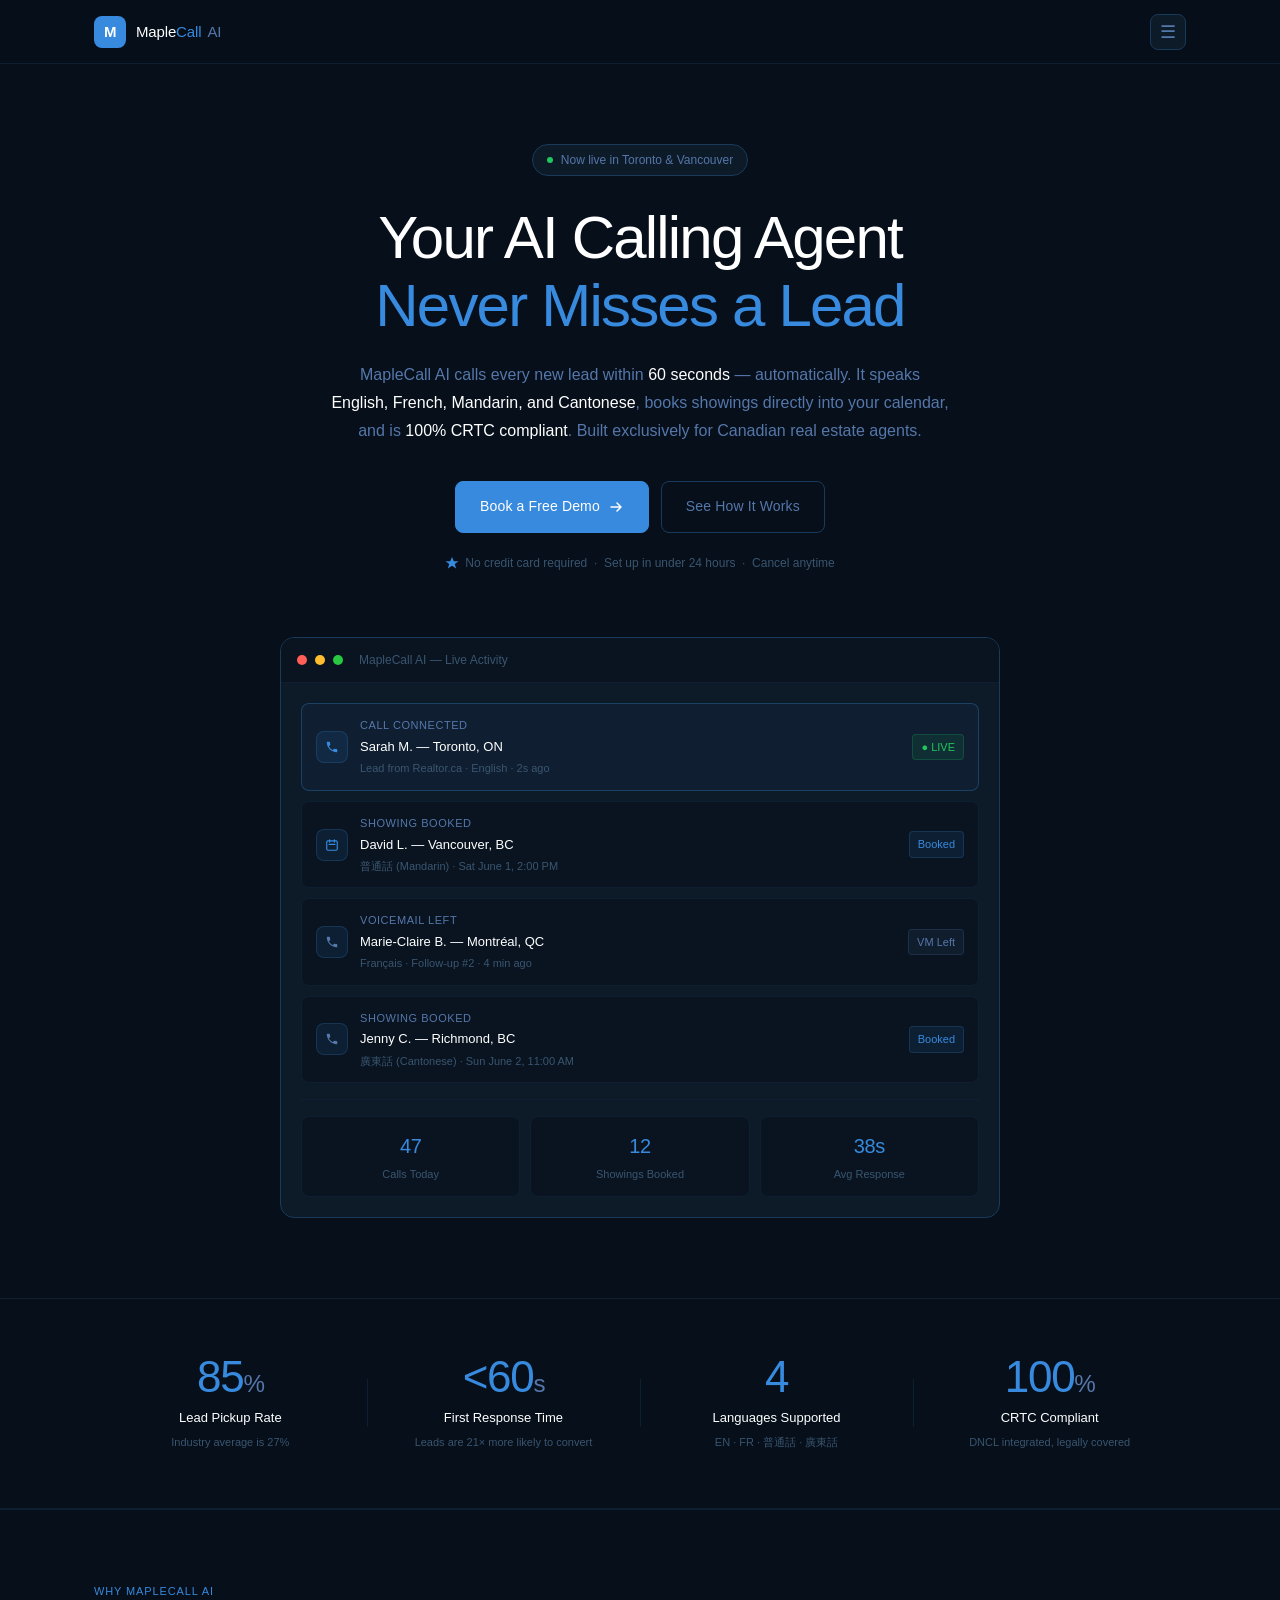
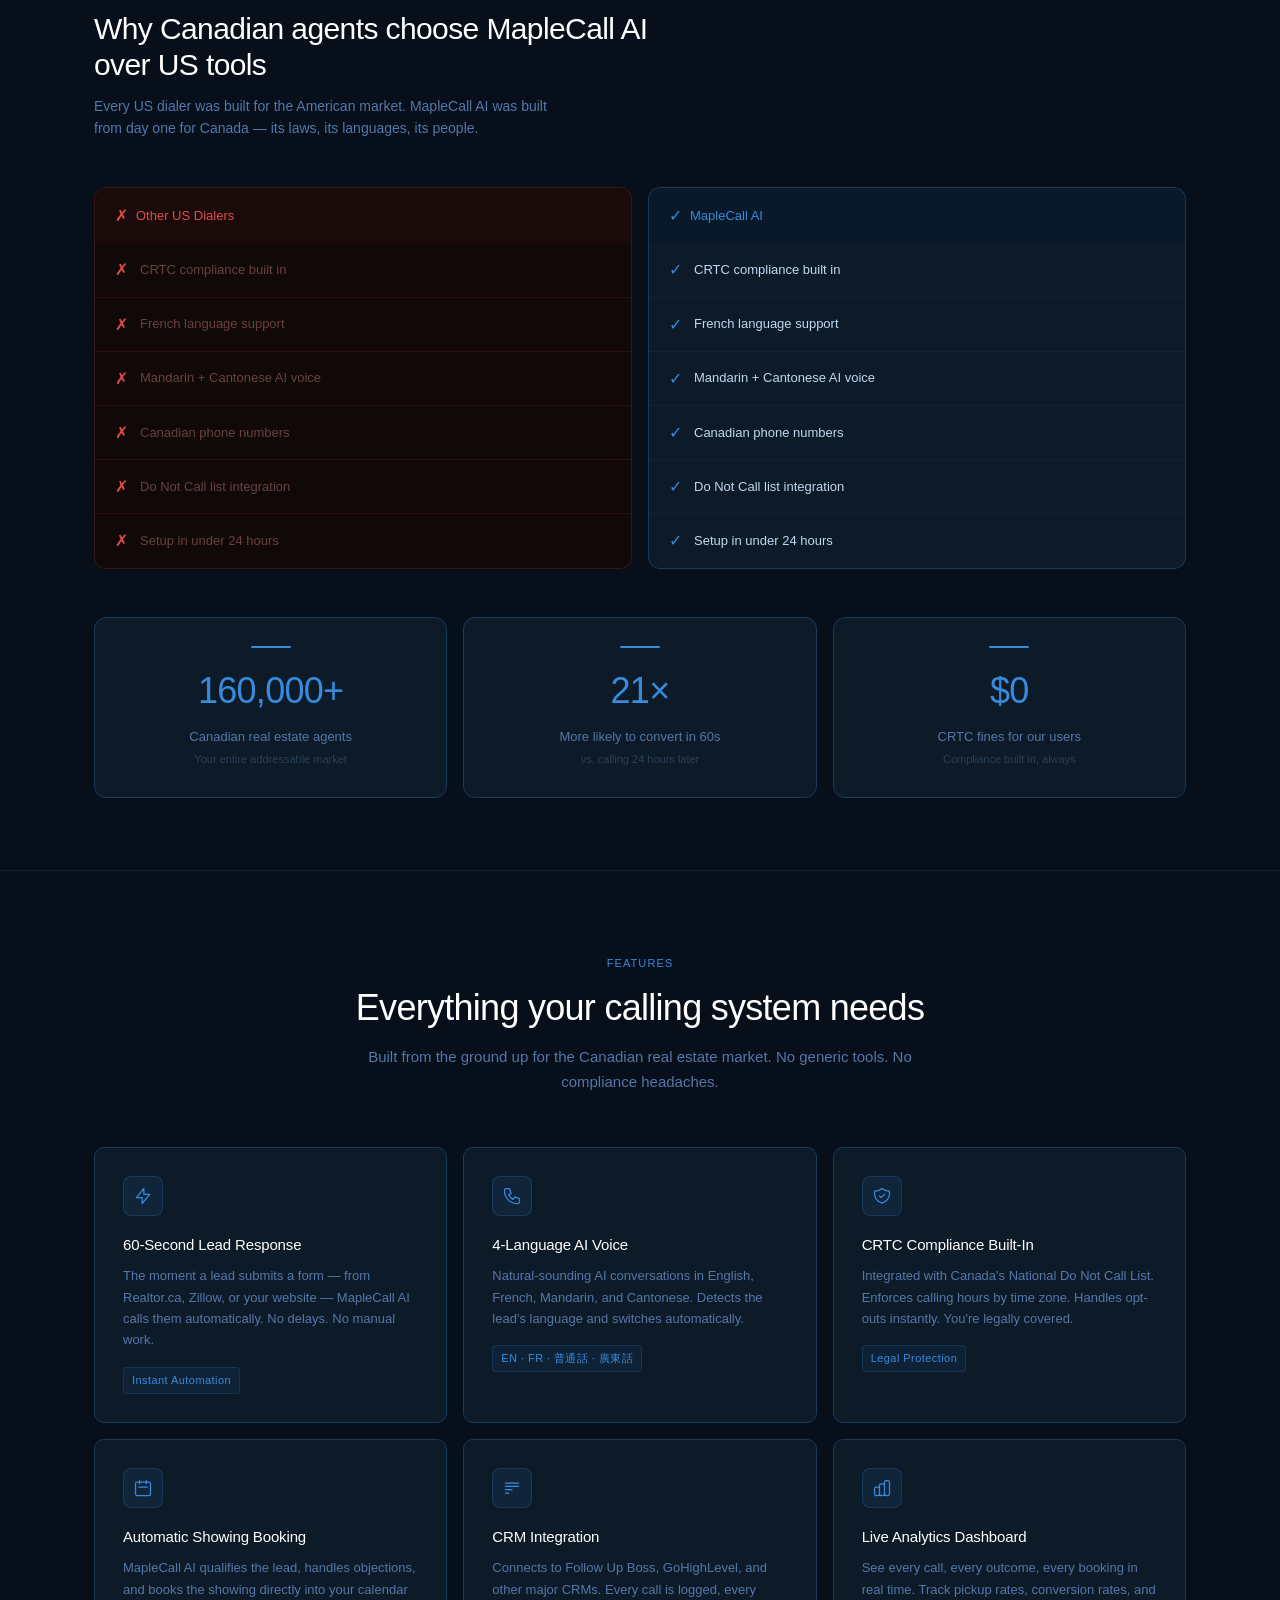
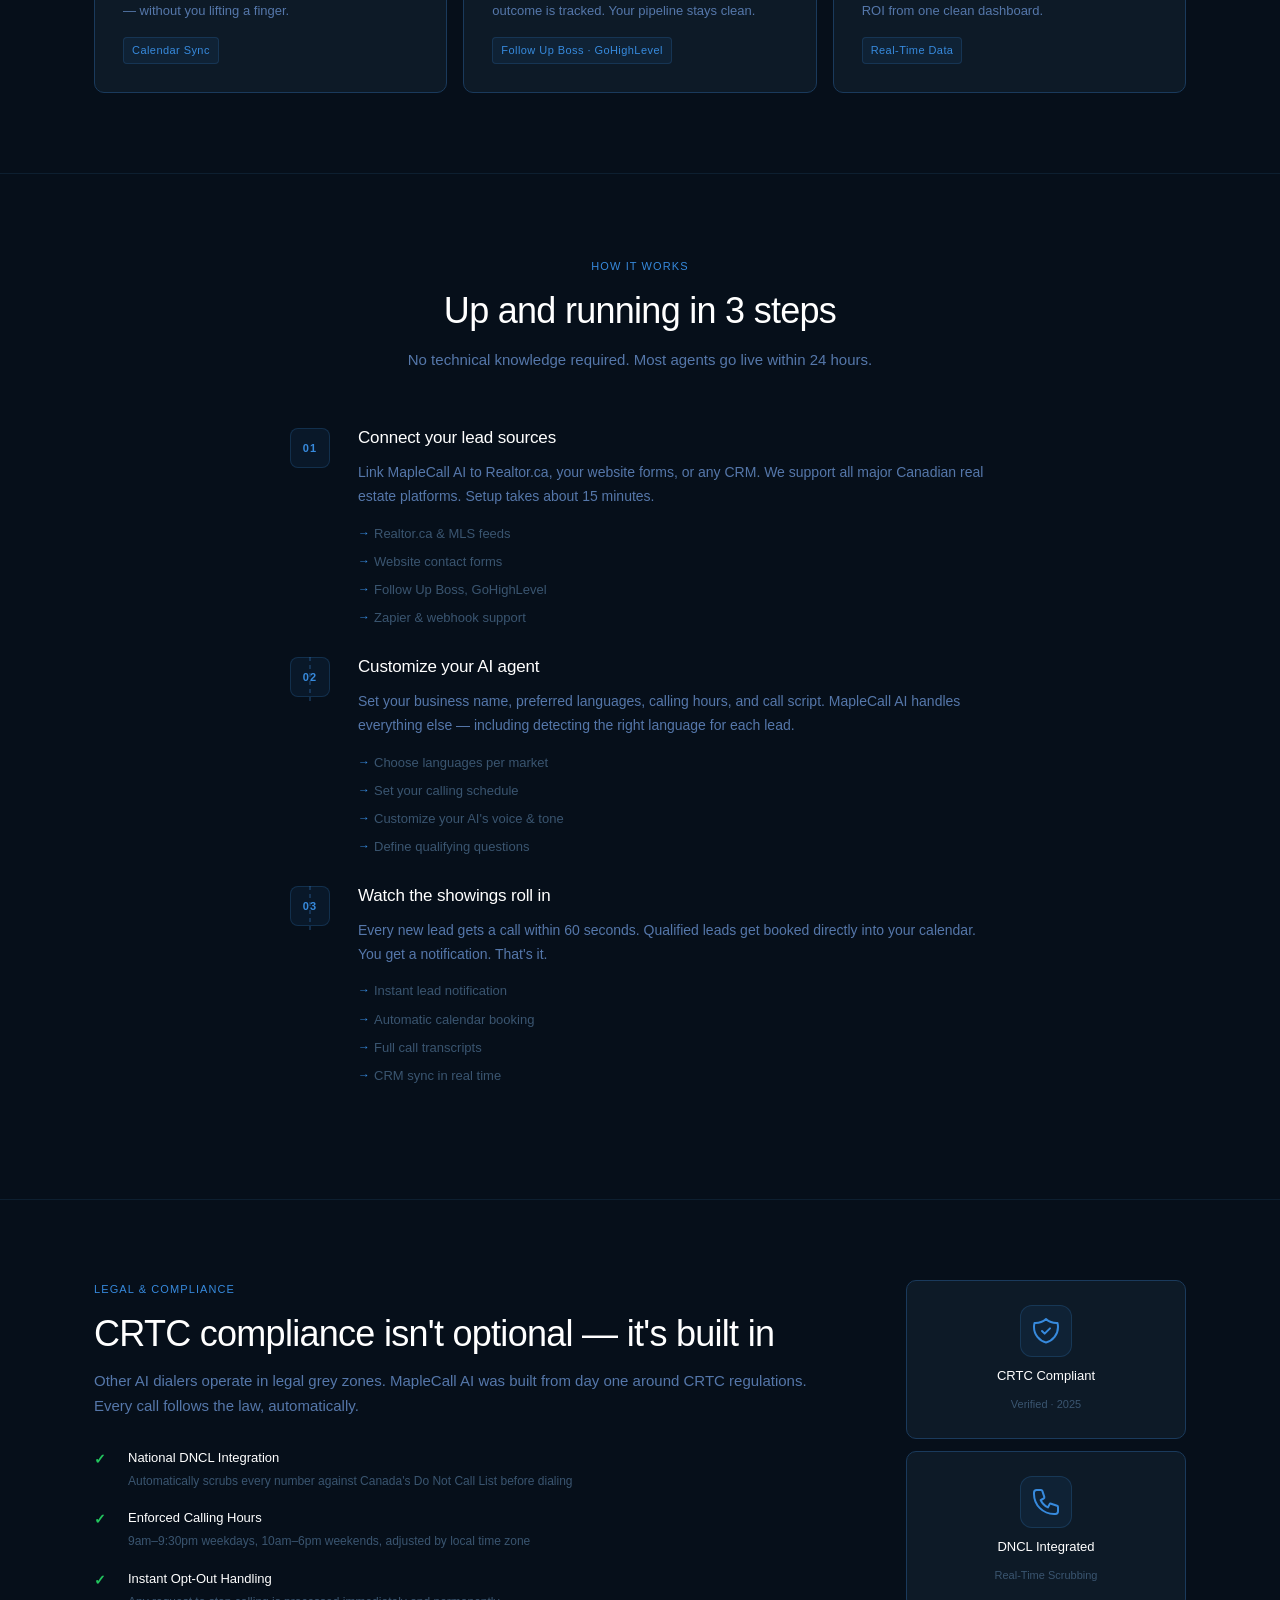
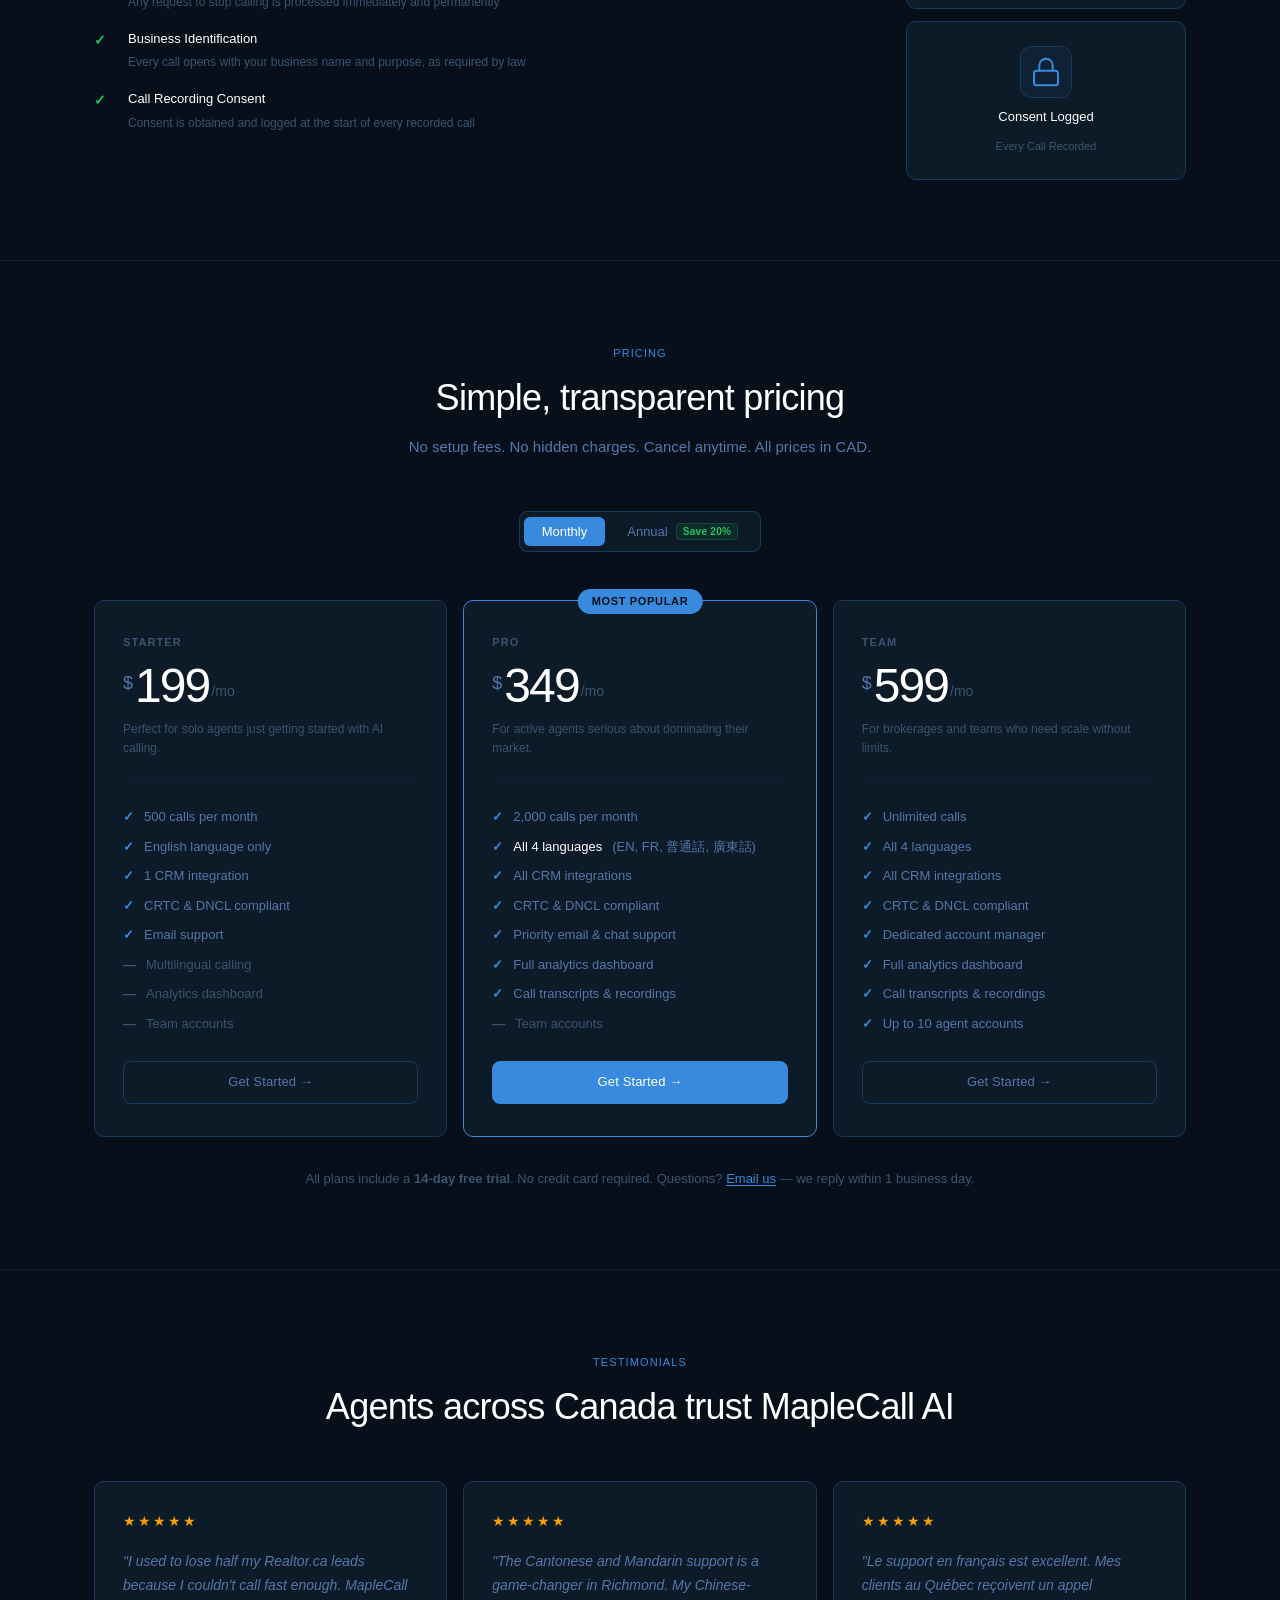
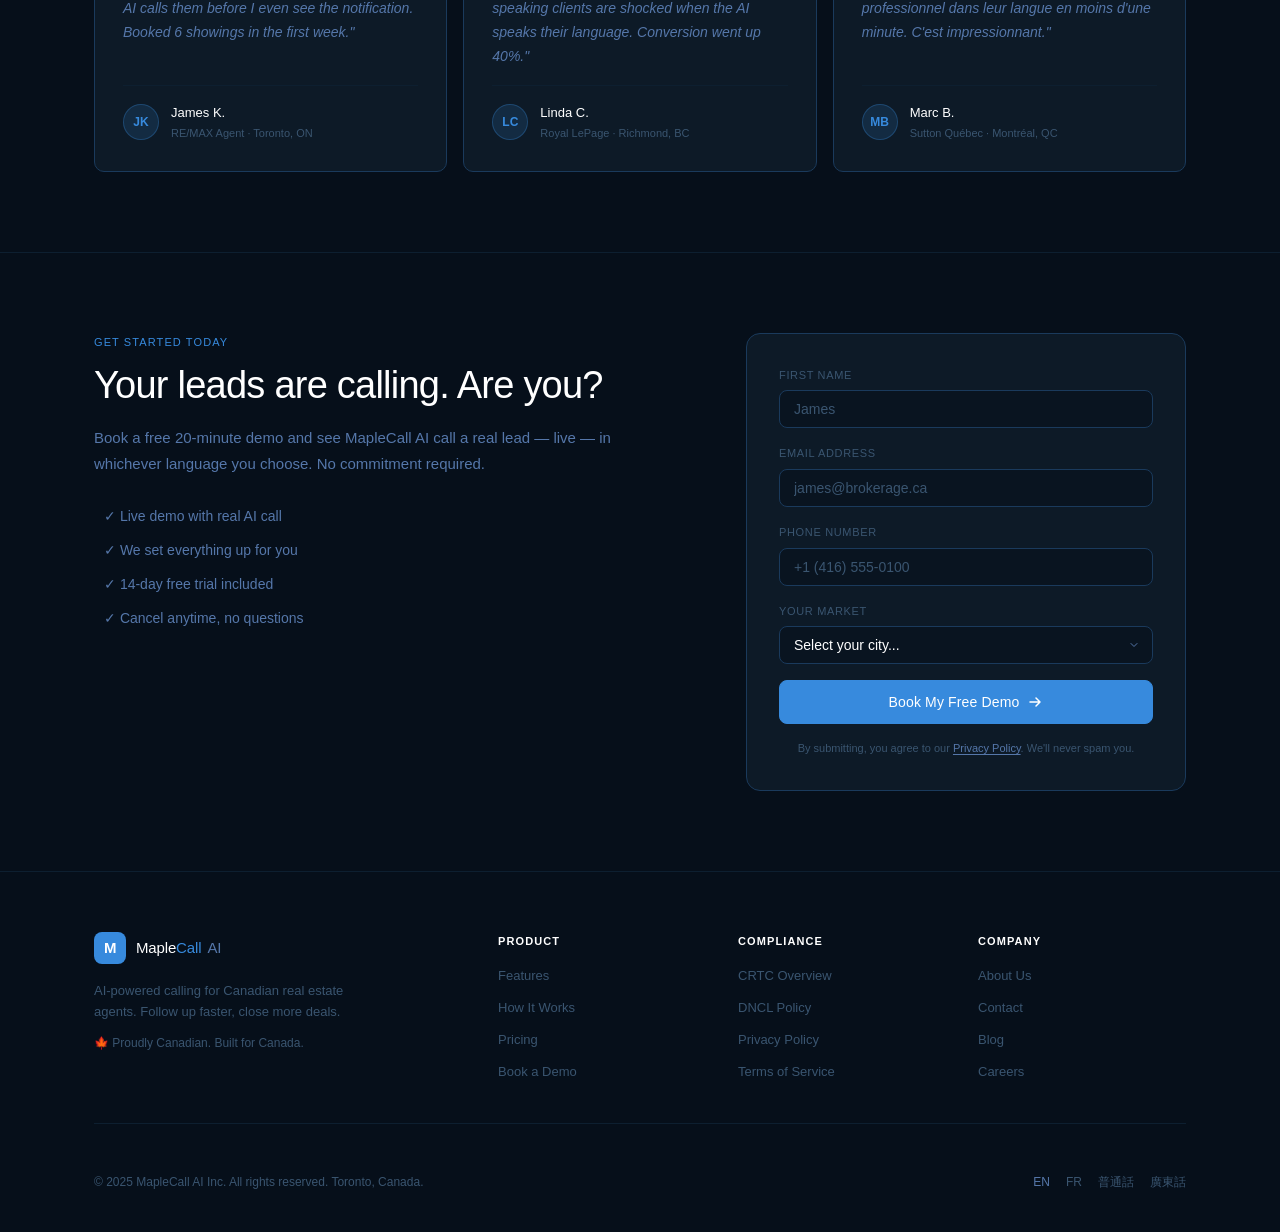
==== index.html @ a08f43d2 "Fix double quotes and stray quote on testimonials - Remove hardcoded " chars from all 3 quote texts " ====
<!DOCTYPE html>
<html lang="en">
<head>
  <meta charset="UTF-8" />
  <meta name="viewport" content="width=device-width, initial-scale=1.0" />
  <meta name="description" content="MapleCall AI — AI-powered outbound dialer for Canadian real estate agents. Follows up on leads in 60 seconds, speaks 4 languages, and is 100% CRTC compliant." />
  <meta name="theme-color" content="#060f1a" />

  <!-- Open Graph -->
  <meta property="og:title" content="MapleCall AI — Never Miss a Lead Again" />
  <meta property="og:description" content="AI calling agent for Canadian real estate. Calls every lead in 60 seconds. English, French, Mandarin, Cantonese. 100% CRTC compliant." />
  <meta property="og:type" content="website" />
  <meta property="og:url" content="https://maplecallai.ca" />

  <title>MapleCall AI — AI Calling for Canadian Real Estate</title>
  <link rel="stylesheet" href="styles/main.css?v=2" />
  <link rel="icon" type="image/svg+xml" href="assets/favicon.svg" />
</head>
<body>

  <!-- =============================
       NAVBAR
  ============================= -->
  <header class="nav" id="nav">
    <div class="nav__inner">

      <!-- Logo -->
      <a href="/" class="nav__logo" aria-label="MapleCall AI Home">
        <div class="nav__logo-icon">M</div>
        <span class="nav__logo-text">
          <span class="nav__logo-maple">Maple</span><span class="nav__logo-call">Call</span> <span class="nav__logo-ai">AI</span>
        </span>
      </a>

      <!-- Desktop nav links -->
      <nav class="nav__links" aria-label="Main navigation">
        <a href="#features" class="nav__link">Features</a>
        <a href="#how-it-works" class="nav__link">How It Works</a>
        <a href="#why-us" class="nav__link">Why Us</a>
        <a href="#pricing" class="nav__link">Pricing</a>
        <a href="#compliance" class="nav__link">Compliance</a>
      </nav>

      <!-- Nav CTA -->
      <div class="nav__actions">
        <a href="#pricing" class="btn btn--ghost btn--sm">Log In</a>
        <a href="#demo" class="btn btn--primary btn--sm">Book a Demo</a>
      </div>

      <!-- Hamburger button — always visible -->
      <button class="nav__hamburger" id="navToggle" aria-label="Toggle menu" aria-expanded="false">
        ☰
      </button>
    </div>

    <!-- Overlay menu panel -->
    <div class="nav__overlay" id="navOverlay" aria-hidden="true">
      <div class="nav__panel">

        <!-- Panel header: logo + close -->
        <div class="nav__panel-header">
          <a href="/" class="nav__logo" aria-label="MapleCall AI Home">
            <div class="nav__logo-icon">M</div>
            <span class="nav__logo-text">
              <span class="nav__logo-maple">Maple</span><span class="nav__logo-call">Call</span> <span class="nav__logo-ai">AI</span>
            </span>
          </a>
          <button class="nav__close" id="navClose" aria-label="Close menu">✕</button>
        </div>

        <!-- Nav links -->
        <nav class="nav__panel-links">
          <a href="#features"    class="nav__panel-link">Features    <span class="nav__arrow">→</span></a>
          <a href="#how-it-works" class="nav__panel-link">How It Works <span class="nav__arrow">→</span></a>
          <a href="#why-us"      class="nav__panel-link nav__panel-link--active">Why Us      <span class="nav__arrow">→</span></a>
          <a href="pricing.html"  class="nav__panel-link">Pricing     <span class="nav__arrow">→</span></a>
          <a href="#compliance"  class="nav__panel-link">Compliance  <span class="nav__arrow">→</span></a>
        </nav>

        <!-- CTA -->
        <a href="#demo" class="btn btn--primary btn--block nav__panel-cta">Book a Demo</a>

      </div>
    </div>
  </header>


  <!-- =============================
       HERO
  ============================= -->
  <section class="hero" id="home">
    <div class="container">

      <div class="hero__badge">
        <span class="badge__dot"></span>
        <span>Now live in Toronto &amp; Vancouver</span>
      </div>

      <h1 class="hero__headline">
        Your AI Calling Agent<br />
        <span class="text-accent">Never Misses a Lead</span>
      </h1>

      <p class="hero__subheadline">
        MapleCall AI calls every new lead within <strong>60 seconds</strong> — automatically.
        It speaks <strong>English, French, Mandarin, and Cantonese</strong>,
        books showings directly into your calendar, and is <strong>100% CRTC compliant</strong>.
        Built exclusively for Canadian real estate agents.
      </p>

      <div class="hero__actions">
        <a href="#demo" class="btn btn--primary btn--lg">
          Book a Free Demo
          <svg width="16" height="16" viewBox="0 0 16 16" fill="none" aria-hidden="true"><path d="M3 8h10M9 4l4 4-4 4" stroke="currentColor" stroke-width="1.5" stroke-linecap="round" stroke-linejoin="round"/></svg>
        </a>
        <a href="#how-it-works" class="btn btn--ghost btn--lg">See How It Works</a>
      </div>

      <p class="hero__trust">
        <svg width="14" height="14" viewBox="0 0 14 14" fill="none" aria-hidden="true"><path d="M7 1L8.8 5.3H13.5L9.8 7.9L11.1 12.5L7 9.7L2.9 12.5L4.2 7.9L0.5 5.3H5.2L7 1Z" fill="#378ADD"/></svg>
        No credit card required &nbsp;·&nbsp; Set up in under 24 hours &nbsp;·&nbsp; Cancel anytime
      </p>

      <!-- Hero visual — mock call interface -->
      <div class="hero__mockup" aria-hidden="true">
        <div class="mockup__bar">
          <div class="mockup__dot mockup__dot--red"></div>
          <div class="mockup__dot mockup__dot--yellow"></div>
          <div class="mockup__dot mockup__dot--green"></div>
          <span class="mockup__title">MapleCall AI — Live Activity</span>
        </div>
        <div class="mockup__body">
          <div class="mockup__feed">

            <div class="feed__item feed__item--success">
              <div class="feed__icon">
                <svg width="14" height="14" viewBox="0 0 24 24" fill="none"><path d="M6.6 10.8c1.4 2.8 3.8 5.1 6.6 6.6l2.2-2.2c.3-.3.7-.4 1-.2 1.1.4 2.3.6 3.6.6.6 0 1 .4 1 1V20c0 .6-.4 1-1 1C11 21 3 13 3 4c0-.6.4-1 1-1h3.5c.6 0 1 .4 1 1 0 1.3.2 2.5.6 3.6.1.3 0 .7-.2 1L6.6 10.8z" fill="#378ADD"/></svg>
              </div>
              <div class="feed__content">
                <span class="feed__label">Call Connected</span>
                <span class="feed__name">Sarah M. — Toronto, ON</span>
                <span class="feed__detail">Lead from Realtor.ca · English · 2s ago</span>
              </div>
              <span class="feed__status feed__status--live">● LIVE</span>
            </div>

            <div class="feed__item">
              <div class="feed__icon feed__icon--booked">
                <svg width="14" height="14" viewBox="0 0 24 24" fill="none"><path d="M8 7V3m8 4V3m-9 8h10M5 21h14a2 2 0 002-2V7a2 2 0 00-2-2H5a2 2 0 00-2 2v12a2 2 0 002 2z" stroke="#378ADD" stroke-width="2" stroke-linecap="round" stroke-linejoin="round"/></svg>
              </div>
              <div class="feed__content">
                <span class="feed__label">Showing Booked</span>
                <span class="feed__name">David L. — Vancouver, BC</span>
                <span class="feed__detail">普通話 (Mandarin) · Sat June 1, 2:00 PM</span>
              </div>
              <span class="feed__status feed__status--booked">Booked</span>
            </div>

            <div class="feed__item">
              <div class="feed__icon feed__icon--french">
                <svg width="14" height="14" viewBox="0 0 24 24" fill="none"><path d="M6.6 10.8c1.4 2.8 3.8 5.1 6.6 6.6l2.2-2.2c.3-.3.7-.4 1-.2 1.1.4 2.3.6 3.6.6.6 0 1 .4 1 1V20c0 .6-.4 1-1 1C11 21 3 13 3 4c0-.6.4-1 1-1h3.5c.6 0 1 .4 1 1 0 1.3.2 2.5.6 3.6.1.3 0 .7-.2 1L6.6 10.8z" fill="#5577aa"/></svg>
              </div>
              <div class="feed__content">
                <span class="feed__label">Voicemail Left</span>
                <span class="feed__name">Marie-Claire B. — Montréal, QC</span>
                <span class="feed__detail">Français · Follow-up #2 · 4 min ago</span>
              </div>
              <span class="feed__status feed__status--voicemail">VM Left</span>
            </div>

            <div class="feed__item">
              <div class="feed__icon feed__icon--cantonese">
                <svg width="14" height="14" viewBox="0 0 24 24" fill="none"><path d="M6.6 10.8c1.4 2.8 3.8 5.1 6.6 6.6l2.2-2.2c.3-.3.7-.4 1-.2 1.1.4 2.3.6 3.6.6.6 0 1 .4 1 1V20c0 .6-.4 1-1 1C11 21 3 13 3 4c0-.6.4-1 1-1h3.5c.6 0 1 .4 1 1 0 1.3.2 2.5.6 3.6.1.3 0 .7-.2 1L6.6 10.8z" fill="#5577aa"/></svg>
              </div>
              <div class="feed__content">
                <span class="feed__label">Showing Booked</span>
                <span class="feed__name">Jenny C. — Richmond, BC</span>
                <span class="feed__detail">廣東話 (Cantonese) · Sun June 2, 11:00 AM</span>
              </div>
              <span class="feed__status feed__status--booked">Booked</span>
            </div>

          </div>

          <div class="mockup__stats">
            <div class="mockup__stat">
              <span class="mockup__stat-value">47</span>
              <span class="mockup__stat-label">Calls Today</span>
            </div>
            <div class="mockup__stat">
              <span class="mockup__stat-value">12</span>
              <span class="mockup__stat-label">Showings Booked</span>
            </div>
            <div class="mockup__stat">
              <span class="mockup__stat-value">38s</span>
              <span class="mockup__stat-label">Avg Response</span>
            </div>
          </div>
        </div>
      </div>

    </div>
  </section>


  <!-- =============================
       STATS BAR
  ============================= -->
  <section class="stats" aria-label="Key statistics">
    <div class="container">
      <div class="stats__grid">

        <div class="stats__item">
          <span class="stats__number">85<span class="stats__unit">%</span></span>
          <span class="stats__label">Lead Pickup Rate</span>
          <span class="stats__desc">Industry average is 27%</span>
        </div>

        <div class="stats__divider" aria-hidden="true"></div>

        <div class="stats__item">
          <span class="stats__number">&lt;60<span class="stats__unit">s</span></span>
          <span class="stats__label">First Response Time</span>
          <span class="stats__desc">Leads are 21× more likely to convert</span>
        </div>

        <div class="stats__divider" aria-hidden="true"></div>

        <div class="stats__item">
          <span class="stats__number">4</span>
          <span class="stats__label">Languages Supported</span>
          <span class="stats__desc">EN · FR · 普通話 · 廣東話</span>
        </div>

        <div class="stats__divider" aria-hidden="true"></div>

        <div class="stats__item">
          <span class="stats__number">100<span class="stats__unit">%</span></span>
          <span class="stats__label">CRTC Compliant</span>
          <span class="stats__desc">DNCL integrated, legally covered</span>
        </div>

      </div>
    </div>
  </section>


  <!-- =============================
       WHY MAPLECALL AI (why-us)
  ============================= -->
  <section class="why-us" id="why-us">
    <div class="container">

      <!-- Eyebrow + Headline -->
      <div class="why-us__eyebrow">Why MapleCall AI</div>
      <h2 class="why-us__title">Why Canadian agents choose MapleCall AI over US tools</h2>
      <p class="why-us__subline">Every US dialer was built for the American market. MapleCall AI was built from day one for Canada — its laws, its languages, its people.</p>

      <!-- Comparison cards -->
      <div class="why-us__compare-wrap">

        <!-- Left — Other US Dialers -->
        <div class="why-us__compare-card">
          <div class="why-us__compare-header why-us__compare-header--bad">
            <span class="why-us__hd-icon">✗</span>
            Other US Dialers
          </div>
          <div class="why-us__compare-body why-us__compare-body--bad">
            <div class="why-us__compare-row"><span class="why-us__icon-x">✗</span><span>CRTC compliance built in</span></div>
            <div class="why-us__compare-row"><span class="why-us__icon-x">✗</span><span>French language support</span></div>
            <div class="why-us__compare-row"><span class="why-us__icon-x">✗</span><span>Mandarin + Cantonese AI voice</span></div>
            <div class="why-us__compare-row"><span class="why-us__icon-x">✗</span><span>Canadian phone numbers</span></div>
            <div class="why-us__compare-row"><span class="why-us__icon-x">✗</span><span>Do Not Call list integration</span></div>
            <div class="why-us__compare-row"><span class="why-us__icon-x">✗</span><span>Setup in under 24 hours</span></div>
          </div>
        </div>

        <!-- Right — MapleCall AI -->
        <div class="why-us__compare-card">
          <div class="why-us__compare-header why-us__compare-header--good">
            <span class="why-us__hd-icon">✓</span>
            MapleCall AI
          </div>
          <div class="why-us__compare-body why-us__compare-body--good">
            <div class="why-us__compare-row"><span class="why-us__icon-check">✓</span><span class="why-us__row-label--good">CRTC compliance built in</span></div>
            <div class="why-us__compare-row"><span class="why-us__icon-check">✓</span><span class="why-us__row-label--good">French language support</span></div>
            <div class="why-us__compare-row"><span class="why-us__icon-check">✓</span><span class="why-us__row-label--good">Mandarin + Cantonese AI voice</span></div>
            <div class="why-us__compare-row"><span class="why-us__icon-check">✓</span><span class="why-us__row-label--good">Canadian phone numbers</span></div>
            <div class="why-us__compare-row"><span class="why-us__icon-check">✓</span><span class="why-us__row-label--good">Do Not Call list integration</span></div>
            <div class="why-us__compare-row"><span class="why-us__icon-check">✓</span><span class="why-us__row-label--good">Setup in under 24 hours</span></div>
          </div>
        </div>

      </div>

      <!-- Stat cards -->
      <div class="why-us__stats-row">

        <div class="why-us__stat-card">
          <div class="why-us__stat-bar" aria-hidden="true"></div>
          <div class="why-us__stat-number">160,000+</div>
          <div class="why-us__stat-label">Canadian real estate agents</div>
          <div class="why-us__stat-desc">Your entire addressable market</div>
        </div>

        <div class="why-us__stat-card">
          <div class="why-us__stat-bar" aria-hidden="true"></div>
          <div class="why-us__stat-number">21×</div>
          <div class="why-us__stat-label">More likely to convert in 60s</div>
          <div class="why-us__stat-desc">vs. calling 24 hours later</div>
        </div>

        <div class="why-us__stat-card">
          <div class="why-us__stat-bar" aria-hidden="true"></div>
          <div class="why-us__stat-number">$0</div>
          <div class="why-us__stat-label">CRTC fines for our users</div>
          <div class="why-us__stat-desc">Compliance built in, always</div>
        </div>

      </div>

    </div>
  </section>


  <!-- =============================
       FEATURES
  ============================= -->
  <section class="features" id="features">
    <div class="container">

      <div class="section-header">
        <span class="section-label">Features</span>
        <h2 class="section-title">Everything your calling system needs</h2>
        <p class="section-desc">Built from the ground up for the Canadian real estate market. No generic tools. No compliance headaches.</p>
      </div>

      <div class="features__grid">

        <div class="card">
          <div class="card__icon">
            <svg width="20" height="20" viewBox="0 0 24 24" fill="none" aria-hidden="true"><path d="M13 10V3L4 14h7v7l9-11h-7z" stroke="#378ADD" stroke-width="1.5" stroke-linecap="round" stroke-linejoin="round"/></svg>
          </div>
          <h3 class="card__title">60-Second Lead Response</h3>
          <p class="card__desc">The moment a lead submits a form — from Realtor.ca, Zillow, or your website — MapleCall AI calls them automatically. No delays. No manual work.</p>
          <span class="card__tag">Instant Automation</span>
        </div>

        <div class="card">
          <div class="card__icon">
            <svg width="20" height="20" viewBox="0 0 24 24" fill="none" aria-hidden="true"><path d="M3 5a2 2 0 012-2h3.28a1 1 0 01.948.684l1.498 4.493a1 1 0 01-.502 1.21l-2.257 1.13a11.042 11.042 0 005.516 5.516l1.13-2.257a1 1 0 011.21-.502l4.493 1.498a1 1 0 01.684.949V19a2 2 0 01-2 2h-1C9.716 21 3 14.284 3 6V5z" stroke="#378ADD" stroke-width="1.5" stroke-linecap="round" stroke-linejoin="round"/></svg>
          </div>
          <h3 class="card__title">4-Language AI Voice</h3>
          <p class="card__desc">Natural-sounding AI conversations in English, French, Mandarin, and Cantonese. Detects the lead's language and switches automatically.</p>
          <span class="card__tag">EN · FR · 普通話 · 廣東話</span>
        </div>

        <div class="card">
          <div class="card__icon">
            <svg width="20" height="20" viewBox="0 0 24 24" fill="none" aria-hidden="true"><path d="M9 12l2 2 4-4m5.618-4.016A11.955 11.955 0 0112 2.944a11.955 11.955 0 01-8.618 3.04A12.02 12.02 0 003 9c0 5.591 3.824 10.29 9 11.622 5.176-1.332 9-6.03 9-11.622 0-1.042-.133-2.052-.382-3.016z" stroke="#378ADD" stroke-width="1.5" stroke-linecap="round" stroke-linejoin="round"/></svg>
          </div>
          <h3 class="card__title">CRTC Compliance Built-In</h3>
          <p class="card__desc">Integrated with Canada's National Do Not Call List. Enforces calling hours by time zone. Handles opt-outs instantly. You're legally covered.</p>
          <span class="card__tag">Legal Protection</span>
        </div>

        <div class="card">
          <div class="card__icon">
            <svg width="20" height="20" viewBox="0 0 24 24" fill="none" aria-hidden="true"><path d="M8 7V3m8 4V3m-9 8h10M5 21h14a2 2 0 002-2V7a2 2 0 00-2-2H5a2 2 0 00-2 2v12a2 2 0 002 2z" stroke="#378ADD" stroke-width="1.5" stroke-linecap="round" stroke-linejoin="round"/></svg>
          </div>
          <h3 class="card__title">Automatic Showing Booking</h3>
          <p class="card__desc">MapleCall AI qualifies the lead, handles objections, and books the showing directly into your calendar — without you lifting a finger.</p>
          <span class="card__tag">Calendar Sync</span>
        </div>

        <div class="card">
          <div class="card__icon">
            <svg width="20" height="20" viewBox="0 0 24 24" fill="none" aria-hidden="true"><path d="M4 6h16M4 10h16M4 14h8m-8 4h4" stroke="#378ADD" stroke-width="1.5" stroke-linecap="round" stroke-linejoin="round"/></svg>
          </div>
          <h3 class="card__title">CRM Integration</h3>
          <p class="card__desc">Connects to Follow Up Boss, GoHighLevel, and other major CRMs. Every call is logged, every outcome is tracked. Your pipeline stays clean.</p>
          <span class="card__tag">Follow Up Boss · GoHighLevel</span>
        </div>

        <div class="card">
          <div class="card__icon">
            <svg width="20" height="20" viewBox="0 0 24 24" fill="none" aria-hidden="true"><path d="M9 19v-6a2 2 0 00-2-2H5a2 2 0 00-2 2v6a2 2 0 002 2h2a2 2 0 002-2zm0 0V9a2 2 0 012-2h2a2 2 0 012 2v10m-6 0a2 2 0 002 2h2a2 2 0 002-2m0 0V5a2 2 0 012-2h2a2 2 0 012 2v14a2 2 0 01-2 2h-2a2 2 0 01-2-2z" stroke="#378ADD" stroke-width="1.5" stroke-linecap="round" stroke-linejoin="round"/></svg>
          </div>
          <h3 class="card__title">Live Analytics Dashboard</h3>
          <p class="card__desc">See every call, every outcome, every booking in real time. Track pickup rates, conversion rates, and ROI from one clean dashboard.</p>
          <span class="card__tag">Real-Time Data</span>
        </div>

      </div>
    </div>
  </section>


  <!-- =============================
       HOW IT WORKS
  ============================= -->
  <section class="how-it-works" id="how-it-works">
    <div class="container">

      <div class="section-header">
        <span class="section-label">How It Works</span>
        <h2 class="section-title">Up and running in 3 steps</h2>
        <p class="section-desc">No technical knowledge required. Most agents go live within 24 hours.</p>
      </div>

      <div class="steps">

        <div class="step">
          <div class="step__number">01</div>
          <div class="step__body">
            <h3 class="step__title">Connect your lead sources</h3>
            <p class="step__desc">Link MapleCall AI to Realtor.ca, your website forms, or any CRM. We support all major Canadian real estate platforms. Setup takes about 15 minutes.</p>
            <ul class="step__list">
              <li>Realtor.ca &amp; MLS feeds</li>
              <li>Website contact forms</li>
              <li>Follow Up Boss, GoHighLevel</li>
              <li>Zapier &amp; webhook support</li>
            </ul>
          </div>
        </div>

        <div class="step__connector" aria-hidden="true">
          <svg width="2" height="48" viewBox="0 0 2 48" fill="none"><line x1="1" y1="0" x2="1" y2="48" stroke="#1a3a5c" stroke-width="1.5" stroke-dasharray="4 4"/></svg>
        </div>

        <div class="step">
          <div class="step__number">02</div>
          <div class="step__body">
            <h3 class="step__title">Customize your AI agent</h3>
            <p class="step__desc">Set your business name, preferred languages, calling hours, and call script. MapleCall AI handles everything else — including detecting the right language for each lead.</p>
            <ul class="step__list">
              <li>Choose languages per market</li>
              <li>Set your calling schedule</li>
              <li>Customize your AI's voice &amp; tone</li>
              <li>Define qualifying questions</li>
            </ul>
          </div>
        </div>

        <div class="step__connector" aria-hidden="true">
          <svg width="2" height="48" viewBox="0 0 2 48" fill="none"><line x1="1" y1="0" x2="1" y2="48" stroke="#1a3a5c" stroke-width="1.5" stroke-dasharray="4 4"/></svg>
        </div>

        <div class="step">
          <div class="step__number">03</div>
          <div class="step__body">
            <h3 class="step__title">Watch the showings roll in</h3>
            <p class="step__desc">Every new lead gets a call within 60 seconds. Qualified leads get booked directly into your calendar. You get a notification. That's it.</p>
            <ul class="step__list">
              <li>Instant lead notification</li>
              <li>Automatic calendar booking</li>
              <li>Full call transcripts</li>
              <li>CRM sync in real time</li>
            </ul>
          </div>
        </div>

      </div>

    </div>
  </section>


  <!-- =============================
       COMPLIANCE SECTION
  ============================= -->
  <section class="compliance" id="compliance">
    <div class="container">
      <div class="compliance__inner">

        <div class="compliance__text">
          <span class="section-label">Legal &amp; Compliance</span>
          <h2 class="section-title">CRTC compliance isn't optional — it's built in</h2>
          <p class="section-desc" style="text-align:left; max-width:none;">
            Other AI dialers operate in legal grey zones. MapleCall AI was built from day one around CRTC regulations. Every call follows the law, automatically.
          </p>

          <ul class="compliance__list">
            <li>
              <div class="compliance__check">✓</div>
              <div>
                <strong>National DNCL Integration</strong>
                <span>Automatically scrubs every number against Canada's Do Not Call List before dialing</span>
              </div>
            </li>
            <li>
              <div class="compliance__check">✓</div>
              <div>
                <strong>Enforced Calling Hours</strong>
                <span>9am–9:30pm weekdays, 10am–6pm weekends, adjusted by local time zone</span>
              </div>
            </li>
            <li>
              <div class="compliance__check">✓</div>
              <div>
                <strong>Instant Opt-Out Handling</strong>
                <span>Any request to stop calling is processed immediately and permanently</span>
              </div>
            </li>
            <li>
              <div class="compliance__check">✓</div>
              <div>
                <strong>Business Identification</strong>
                <span>Every call opens with your business name and purpose, as required by law</span>
              </div>
            </li>
            <li>
              <div class="compliance__check">✓</div>
              <div>
                <strong>Call Recording Consent</strong>
                <span>Consent is obtained and logged at the start of every recorded call</span>
              </div>
            </li>
          </ul>
        </div>

        <div class="compliance__badge-wrap">
          <div class="compliance__badge">
            <div class="compliance__badge-icon">
              <svg width="32" height="32" viewBox="0 0 24 24" fill="none" aria-hidden="true"><path d="M9 12l2 2 4-4m5.618-4.016A11.955 11.955 0 0112 2.944a11.955 11.955 0 01-8.618 3.04A12.02 12.02 0 003 9c0 5.591 3.824 10.29 9 11.622 5.176-1.332 9-6.03 9-11.622 0-1.042-.133-2.052-.382-3.016z" stroke="#378ADD" stroke-width="1.5" stroke-linecap="round" stroke-linejoin="round"/></svg>
            </div>
            <span class="compliance__badge-title">CRTC Compliant</span>
            <span class="compliance__badge-sub">Verified · 2025</span>
          </div>
          <div class="compliance__badge">
            <div class="compliance__badge-icon">
              <svg width="32" height="32" viewBox="0 0 24 24" fill="none" aria-hidden="true"><path d="M3 5a2 2 0 012-2h3.28a1 1 0 01.948.684l1.498 4.493a1 1 0 01-.502 1.21l-2.257 1.13a11.042 11.042 0 005.516 5.516l1.13-2.257a1 1 0 011.21-.502l4.493 1.498a1 1 0 01.684.949V19a2 2 0 01-2 2h-1C9.716 21 3 14.284 3 6V5z" stroke="#378ADD" stroke-width="1.5" stroke-linecap="round" stroke-linejoin="round"/></svg>
            </div>
            <span class="compliance__badge-title">DNCL Integrated</span>
            <span class="compliance__badge-sub">Real-Time Scrubbing</span>
          </div>
          <div class="compliance__badge">
            <div class="compliance__badge-icon">
              <svg width="32" height="32" viewBox="0 0 24 24" fill="none" aria-hidden="true"><rect x="3" y="11" width="18" height="11" rx="2" ry="2" stroke="#378ADD" stroke-width="1.5"/><path d="M7 11V7a5 5 0 0110 0v4" stroke="#378ADD" stroke-width="1.5" stroke-linecap="round"/></svg>
            </div>
            <span class="compliance__badge-title">Consent Logged</span>
            <span class="compliance__badge-sub">Every Call Recorded</span>
          </div>
        </div>

      </div>
    </div>
  </section>


  <!-- =============================
       PRICING
  ============================= -->
  <section class="pricing" id="pricing">
    <div class="container">

      <div class="section-header">
        <span class="section-label">Pricing</span>
        <h2 class="section-title">Simple, transparent pricing</h2>
        <p class="section-desc">No setup fees. No hidden charges. Cancel anytime. All prices in CAD.</p>
      </div>

      <div class="pricing__toggle" role="group" aria-label="Billing frequency">
        <button class="toggle__btn toggle__btn--active" data-period="monthly" id="toggleMonthly">Monthly</button>
        <button class="toggle__btn" data-period="annual" id="toggleAnnual">
          Annual
          <span class="toggle__badge">Save 20%</span>
        </button>
      </div>

      <div class="pricing__grid">

        <!-- Starter -->
        <div class="pricing__card">
          <div class="pricing__header">
            <span class="pricing__tier">Starter</span>
            <div class="pricing__price">
              <span class="pricing__currency">$</span>
              <span class="pricing__amount" data-monthly="199" data-annual="159">199</span>
              <span class="pricing__period">/mo</span>
            </div>
            <p class="pricing__savings" data-savings="480" aria-live="polite"></p>
            <p class="pricing__tagline">Perfect for solo agents just getting started with AI calling.</p>
          </div>
          <ul class="pricing__features">
            <li><span class="feat__check">✓</span> 500 calls per month</li>
            <li><span class="feat__check">✓</span> English language only</li>
            <li><span class="feat__check">✓</span> 1 CRM integration</li>
            <li><span class="feat__check">✓</span> CRTC &amp; DNCL compliant</li>
            <li><span class="feat__check">✓</span> Email support</li>
            <li><span class="feat__check feat__check--muted">—</span> <span class="feat__muted">Multilingual calling</span></li>
            <li><span class="feat__check feat__check--muted">—</span> <span class="feat__muted">Analytics dashboard</span></li>
            <li><span class="feat__check feat__check--muted">—</span> <span class="feat__muted">Team accounts</span></li>
          </ul>
          <a href="get-started.html?plan=starter" class="btn btn--ghost btn--block">Get Started →</a>
        </div>

        <!-- Pro — highlighted -->
        <div class="pricing__card pricing__card--featured">
          <div class="pricing__popular">Most Popular</div>
          <div class="pricing__header">
            <span class="pricing__tier">Pro</span>
            <div class="pricing__price">
              <span class="pricing__currency">$</span>
              <span class="pricing__amount" data-monthly="349" data-annual="279">349</span>
              <span class="pricing__period">/mo</span>
            </div>
            <p class="pricing__savings" data-savings="840" aria-live="polite"></p>
            <p class="pricing__tagline">For active agents serious about dominating their market.</p>
          </div>
          <ul class="pricing__features">
            <li><span class="feat__check">✓</span> 2,000 calls per month</li>
            <li><span class="feat__check">✓</span> <strong>All 4 languages</strong> (EN, FR, 普通話, 廣東話)</li>
            <li><span class="feat__check">✓</span> All CRM integrations</li>
            <li><span class="feat__check">✓</span> CRTC &amp; DNCL compliant</li>
            <li><span class="feat__check">✓</span> Priority email &amp; chat support</li>
            <li><span class="feat__check">✓</span> Full analytics dashboard</li>
            <li><span class="feat__check">✓</span> Call transcripts &amp; recordings</li>
            <li><span class="feat__check feat__check--muted">—</span> <span class="feat__muted">Team accounts</span></li>
          </ul>
          <a href="get-started.html?plan=pro" class="btn btn--primary btn--block">Get Started →</a>
        </div>

        <!-- Team -->
        <div class="pricing__card">
          <div class="pricing__header">
            <span class="pricing__tier">Team</span>
            <div class="pricing__price">
              <span class="pricing__currency">$</span>
              <span class="pricing__amount" data-monthly="599" data-annual="479">599</span>
              <span class="pricing__period">/mo</span>
            </div>
            <p class="pricing__savings" data-savings="1440" aria-live="polite"></p>
            <p class="pricing__tagline">For brokerages and teams who need scale without limits.</p>
          </div>
          <ul class="pricing__features">
            <li><span class="feat__check">✓</span> Unlimited calls</li>
            <li><span class="feat__check">✓</span> All 4 languages</li>
            <li><span class="feat__check">✓</span> All CRM integrations</li>
            <li><span class="feat__check">✓</span> CRTC &amp; DNCL compliant</li>
            <li><span class="feat__check">✓</span> Dedicated account manager</li>
            <li><span class="feat__check">✓</span> Full analytics dashboard</li>
            <li><span class="feat__check">✓</span> Call transcripts &amp; recordings</li>
            <li><span class="feat__check">✓</span> Up to 10 agent accounts</li>
          </ul>
          <a href="get-started.html?plan=team" class="btn btn--ghost btn--block">Get Started →</a>
        </div>

      </div>

      <p class="pricing__note">
        All plans include a <strong>14-day free trial</strong>. No credit card required. Questions?
        <a href="mailto:hello@maplecallai.ca" class="pricing__link">Email us</a> — we reply within 1 business day.
      </p>

    </div>
  </section>


  <!-- =============================
       TESTIMONIALS
  ============================= -->
  <section class="testimonials" id="testimonials">
    <div class="container">

      <div class="section-header">
        <span class="section-label">Testimonials</span>
        <h2 class="section-title">Agents across Canada trust MapleCall AI</h2>
      </div>

      <div class="testimonials__grid">

        <div class="testimonial__card">
          <div class="testimonial__stars" aria-label="5 out of 5 stars">★★★★★</div>
          <p class="testimonial__quote">I used to lose half my Realtor.ca leads because I couldn't call fast enough. MapleCall AI calls them before I even see the notification. Booked 6 showings in the first week.</p>
          <div class="testimonial__author">
            <div class="testimonial__avatar">JK</div>
            <div>
              <span class="testimonial__name">James K.</span>
              <span class="testimonial__role">RE/MAX Agent · Toronto, ON</span>
            </div>
          </div>
        </div>

        <div class="testimonial__card">
          <div class="testimonial__stars" aria-label="5 out of 5 stars">★★★★★</div>
          <p class="testimonial__quote">The Cantonese and Mandarin support is a game-changer in Richmond. My Chinese-speaking clients are shocked when the AI speaks their language. Conversion went up 40%.</p>
          <div class="testimonial__author">
            <div class="testimonial__avatar">LC</div>
            <div>
              <span class="testimonial__name">Linda C.</span>
              <span class="testimonial__role">Royal LePage · Richmond, BC</span>
            </div>
          </div>
        </div>

        <div class="testimonial__card">
          <div class="testimonial__stars" aria-label="5 out of 5 stars">★★★★★</div>
          <p class="testimonial__quote testimonial__quote--fr">Le support en français est excellent. Mes clients au Québec reçoivent un appel professionnel dans leur langue en moins d'une minute. C'est impressionnant.</p>
          <div class="testimonial__author">
            <div class="testimonial__avatar">MB</div>
            <div>
              <span class="testimonial__name">Marc B.</span>
              <span class="testimonial__role">Sutton Québec · Montréal, QC</span>
            </div>
          </div>
        </div>

      </div>
    </div>
  </section>


  <!-- =============================
       DEMO / CTA SECTION
  ============================= -->
  <section class="cta-section" id="demo">
    <div class="container">
      <div class="cta__inner">

        <div class="cta__text">
          <span class="section-label">Get Started Today</span>
          <h2 class="cta__title">Your leads are calling. Are you?</h2>
          <p class="cta__desc">Book a free 20-minute demo and see MapleCall AI call a real lead — live — in whichever language you choose. No commitment required.</p>

          <ul class="cta__checklist">
            <li>✓ Live demo with real AI call</li>
            <li>✓ We set everything up for you</li>
            <li>✓ 14-day free trial included</li>
            <li>✓ Cancel anytime, no questions</li>
          </ul>
        </div>

        <div class="cta__form-wrap">
          <form class="cta__form" id="demoForm"
                action="https://formspree.io/f/mojbywll"
                method="POST"
                novalidate>

            <!-- Hidden plan field — set when clicking Get Started -->
            <input type="hidden" name="plan" id="selectedPlan" value="" />

            <!-- Selected plan pill — shown when a plan is pre-selected -->
            <div class="form__plan-pill" id="formPlanPill" style="display:none;">
              <span class="form__plan-label">Selected plan:</span>
              <span class="form__plan-name" id="formPlanName"></span>
              <button type="button" class="form__plan-clear" id="formPlanClear" aria-label="Clear plan">✕</button>
            </div>

            <div class="form__group">
              <label class="form__label" for="firstName">First Name</label>
              <input class="form__input" type="text" id="firstName" name="firstName" placeholder="James" required autocomplete="given-name" />
            </div>
            <div class="form__group">
              <label class="form__label" for="email">Email Address</label>
              <input class="form__input" type="email" id="email" name="email" placeholder="james@brokerage.ca" required autocomplete="email" />
            </div>
            <div class="form__group">
              <label class="form__label" for="phone">Phone Number</label>
              <input class="form__input" type="tel" id="phone" name="phone" placeholder="+1 (416) 555-0100" autocomplete="tel" />
            </div>
            <div class="form__group">
              <label class="form__label" for="market">Your Market</label>
              <select class="form__input form__select" id="market" name="market">
                <option value="">Select your city...</option>
                <option value="toronto">Toronto, ON</option>
                <option value="vancouver">Vancouver, BC</option>
                <option value="montreal">Montréal, QC</option>
                <option value="ottawa">Ottawa, ON</option>
                <option value="calgary">Calgary, AB</option>
                <option value="other">Other</option>
              </select>
            </div>

            <!-- Error message (shown on Formspree failure) -->
            <p class="form__error" id="formError" aria-live="polite" style="display:none;">
              Something went wrong. Please try again or email us at <a href="mailto:hello@maplecallai.ca" class="form__link">hello@maplecallai.ca</a>.
            </p>

            <button type="submit" class="btn btn--primary btn--block btn--lg" id="formSubmitBtn">
              Book My Free Demo
              <svg width="16" height="16" viewBox="0 0 16 16" fill="none" aria-hidden="true"><path d="M3 8h10M9 4l4 4-4 4" stroke="currentColor" stroke-width="1.5" stroke-linecap="round" stroke-linejoin="round"/></svg>
            </button>
            <p class="form__privacy">By submitting, you agree to our <a href="privacy.html" class="form__link">Privacy Policy</a>. We'll never spam you.</p>
          </form>

          <div class="cta__form-success" id="formSuccess" aria-live="polite">
            <div class="success__icon">✓</div>
            <h3>You're booked!</h3>
            <p>We'll reach out within 1 business day to confirm your demo time. Talk soon.</p>
          </div>
        </div>

      </div>
    </div>
  </section>


  <!-- =============================
       FOOTER
  ============================= -->
  <footer class="footer">
    <div class="container">

      <div class="footer__top">

        <!-- Brand column -->
        <div class="footer__brand">
          <a href="/" class="nav__logo" aria-label="MapleCall AI Home">
            <div class="nav__logo-icon">M</div>
            <span class="nav__logo-text">
              <span class="nav__logo-maple">Maple</span><span class="nav__logo-call">Call</span> <span class="nav__logo-ai">AI</span>
            </span>
          </a>
          <p class="footer__tagline">AI-powered calling for Canadian real estate agents. Follow up faster, close more deals.</p>
          <p class="footer__canada">🍁 Proudly Canadian. Built for Canada.</p>
        </div>

        <!-- Links columns -->
        <div class="footer__links">
          <div class="footer__col">
            <span class="footer__col-title">Product</span>
            <a href="#features" class="footer__link">Features</a>
            <a href="#how-it-works" class="footer__link">How It Works</a>
            <a href="#pricing" class="footer__link">Pricing</a>
            <a href="#demo" class="footer__link">Book a Demo</a>
          </div>
          <div class="footer__col">
            <span class="footer__col-title">Compliance</span>
            <a href="#compliance" class="footer__link">CRTC Overview</a>
            <a href="dncl.html" class="footer__link">DNCL Policy</a>
            <a href="privacy.html" class="footer__link">Privacy Policy</a>
            <a href="terms.html" class="footer__link">Terms of Service</a>
          </div>
          <div class="footer__col">
            <span class="footer__col-title">Company</span>
            <a href="about.html" class="footer__link">About Us</a>
            <a href="mailto:hello@maplecallai.ca" class="footer__link">Contact</a>
            <a href="index.html" class="footer__link">Blog</a>
            <a href="index.html" class="footer__link">Careers</a>
          </div>
        </div>

      </div>

      <div class="footer__bottom">
        <p class="footer__copy">© 2025 MapleCall AI Inc. All rights reserved. Toronto, Canada.</p>
        <div class="footer__languages">
          <span class="footer__lang footer__lang--active">EN</span>
          <span class="footer__lang">FR</span>
          <span class="footer__lang">普通話</span>
          <span class="footer__lang">廣東話</span>
        </div>
      </div>

    </div>
  </footer>

  <script src="scripts/main.js?v=2"></script>
</body>
</html>
---- styles/main.css ----
/* =============================================================
   MapleCall AI — Main Stylesheet
   Brand: Dark navy base, electric blue accent, clean + flat
   Author: MapleCall AI
   ============================================================= */

/* =============================================================
   1. RESET & BASE
   ============================================================= */

*, *::before, *::after {
  box-sizing: border-box;
  margin: 0;
  padding: 0;
}

html {
  scroll-behavior: smooth;
  font-size: 14px;
  -webkit-font-smoothing: antialiased;
  -moz-osx-font-smoothing: grayscale;
  overflow-x: hidden; /* block horizontal scroll at root level */
}

body {
  background-color: #060f1a;
  color: #ffffff;
  font-family: -apple-system, BlinkMacSystemFont, 'Segoe UI', 'Helvetica Neue', Arial, sans-serif;
  font-size: 14px;
  line-height: 1.7;
  overflow-x: hidden;
  max-width: 100%;
}

a {
  color: inherit;
  text-decoration: none;
}

img, svg {
  display: block;
}

button {
  font-family: inherit;
  cursor: pointer;
  border: none;
  background: none;
}

ul {
  list-style: none;
}

/* =============================================================
   2. CSS VARIABLES
   ============================================================= */

:root {
  --bg:           #060f1a;
  --bg-card:      #0d1a27;
  --bg-input:     #091420;
  --accent:       #378ADD;
  --accent-hover: #4a96e8;
  --text-primary: #ffffff;
  --text-sec:     #5577aa;
  --text-muted:   #3a5570;
  --border:       #1a3a5c;
  --border-faint: #0d1f30;
  --radius-sm:    8px;
  --radius-md:    10px;
  --radius-lg:    14px;

  --nav-height:   64px;
  --container:    1140px;
  --section-pad:  80px 0;
}

/* =============================================================
   3. TYPOGRAPHY HELPERS
   ============================================================= */

.text-accent  { color: var(--accent); }
.text-muted   { color: var(--text-muted); }
.text-sec     { color: var(--text-sec); }

/* =============================================================
   4. LAYOUT UTILITIES
   ============================================================= */

.container {
  width: 100%;
  max-width: var(--container);
  margin: 0 auto;
  padding: 0 24px;
}

/* =============================================================
   5. BUTTONS
   ============================================================= */

.btn {
  display: inline-flex;
  align-items: center;
  gap: 8px;
  font-size: 13px;
  font-weight: 500;
  letter-spacing: 0.01em;
  border-radius: var(--radius-sm);
  transition: background 0.18s ease, color 0.18s ease, border-color 0.18s ease, opacity 0.18s ease;
  white-space: nowrap;
  cursor: pointer;
  text-align: center;
  justify-content: center;
}

/* Sizes */
.btn--sm  { padding: 7px 14px; font-size: 12px; }
.btn--lg  { padding: 13px 24px; font-size: 14px; }
.btn--block { width: 100%; display: flex; }

/* Variants */
.btn--primary {
  background: var(--accent);
  color: #ffffff;
  border: 1px solid var(--accent);
}
.btn--primary:hover {
  background: var(--accent-hover);
  border-color: var(--accent-hover);
}

.btn--ghost {
  background: transparent;
  color: var(--text-sec);
  border: 0.5px solid var(--border);
}
.btn--ghost:hover {
  color: #ffffff;
  border-color: var(--text-sec);
  background: rgba(255,255,255,0.03);
}

/* Padding default (md) */
.btn:not(.btn--sm):not(.btn--lg) { padding: 9px 18px; }

/* =============================================================
   6. SECTION SHARED STYLES
   ============================================================= */

section {
  padding: var(--section-pad);
}

.section-header {
  text-align: center;
  margin-bottom: 52px;
}

.section-label {
  display: inline-block;
  font-size: 11px;
  font-weight: 500;
  letter-spacing: 0.1em;
  text-transform: uppercase;
  color: var(--accent);
  margin-bottom: 12px;
}

.section-title {
  font-size: clamp(24px, 4vw, 36px);
  font-weight: 500;
  letter-spacing: -0.02em;
  color: var(--text-primary);
  line-height: 1.25;
  margin-bottom: 14px;
}

.section-desc {
  font-size: 15px;
  color: var(--text-sec);
  max-width: 560px;
  margin: 0 auto;
  line-height: 1.7;
}

/* =============================================================
   7. NAVBAR
   ============================================================= */

.nav {
  position: fixed;
  top: 0;
  left: 0;
  right: 0;
  z-index: 999;
  height: var(--nav-height);
  background: rgba(6, 15, 26, 0.85);
  backdrop-filter: blur(16px);
  -webkit-backdrop-filter: blur(16px);
  border-bottom: 0.5px solid var(--border-faint);
  transition: background 0.3s ease;
}

.nav.nav--scrolled {
  background: rgba(6, 15, 26, 0.97);
  border-bottom-color: var(--border);
}

.nav__inner {
  max-width: var(--container);
  margin: 0 auto;
  padding: 0 24px;
  height: var(--nav-height);
  display: flex;
  align-items: center;
  gap: 32px;
}

/* Logo */
.nav__logo {
  display: flex;
  align-items: center;
  gap: 10px;
  flex-shrink: 0;
}

.nav__logo-icon {
  width: 32px;
  height: 32px;
  background: var(--accent);
  border-radius: 8px;
  display: flex;
  align-items: center;
  justify-content: center;
  font-size: 15px;
  font-weight: 700;
  color: #ffffff;
  letter-spacing: -0.02em;
  flex-shrink: 0;
}

.nav__logo-text {
  font-size: 15px;
  font-weight: 500;
  letter-spacing: -0.01em;
}

.nav__logo-maple { color: #ffffff; }
.nav__logo-call  { color: var(--accent); }
.nav__logo-ai    { color: var(--text-sec); margin-left: 2px; }

/* Nav links */
.nav__links {
  display: flex;
  align-items: center;
  gap: 28px;
  margin: 0 auto;
}

.nav__link {
  font-size: 13px;
  color: var(--text-sec);
  transition: color 0.15s;
}
.nav__link:hover { color: #ffffff; }

/* Nav actions */
.nav__actions {
  display: flex;
  align-items: center;
  gap: 10px;
  flex-shrink: 0;
}

/* Hamburger — always visible on all screen sizes */
.nav__hamburger {
  display: flex;
  align-items: center;
  justify-content: center;
  width: 36px;
  height: 36px;
  font-size: 18px;
  color: var(--text-sec);
  margin-left: auto;
  border-radius: var(--radius-sm);
  border: 0.5px solid var(--border);
  background: var(--bg-card);
  transition: color 0.15s, border-color 0.15s, background 0.15s;
  line-height: 1;
  cursor: pointer;
  flex-shrink: 0;
}
.nav__hamburger:hover {
  color: #ffffff;
  border-color: var(--text-muted);
  background: rgba(255,255,255,0.06);
}
.nav__hamburger.active {
  color: #ffffff;
  border-color: var(--accent);
  background: rgba(55, 138, 221, 0.1);
}

/* Hide desktop nav links — hamburger handles all navigation */
.nav__links  { display: none; }
.nav__actions { display: none; }

/* ── Full overlay panel ── */
.nav__overlay {
  display: none;
  position: fixed;
  inset: 0;
  z-index: 998;
  padding: 16px;
  background: rgba(0, 0, 0, 0.55);
  backdrop-filter: blur(4px);
  -webkit-backdrop-filter: blur(4px);
  align-items: flex-start;
  justify-content: flex-end;
}
.nav__overlay.open { display: flex; }

.nav__panel {
  width: 100%;
  max-width: 380px;
  background: #0d1521;
  border: 0.5px solid var(--border);
  border-radius: 16px;
  overflow: hidden;
  margin-top: 8px;
}

/* Panel header */
.nav__panel-header {
  display: flex;
  align-items: center;
  justify-content: space-between;
  padding: 18px 20px;
  border-bottom: 0.5px solid var(--border-faint);
}

.nav__close {
  width: 32px;
  height: 32px;
  display: flex;
  align-items: center;
  justify-content: center;
  font-size: 16px;
  color: var(--text-sec);
  border: 0.5px solid var(--border);
  border-radius: var(--radius-sm);
  background: transparent;
  cursor: pointer;
  transition: color 0.15s, border-color 0.15s;
  flex-shrink: 0;
}
.nav__close:hover {
  color: #ffffff;
  border-color: var(--text-muted);
}

/* Panel links */
.nav__panel-links {
  display: flex;
  flex-direction: column;
}

.nav__panel-link {
  display: flex;
  align-items: center;
  justify-content: space-between;
  padding: 18px 20px;
  font-size: 16px;
  font-weight: 400;
  color: #c8d8e8;
  border-bottom: 0.5px solid var(--border-faint);
  transition: color 0.15s, background 0.15s;
}
.nav__panel-link:hover {
  color: #ffffff;
  background: rgba(255,255,255,0.03);
}
.nav__panel-link--active {
  color: var(--accent);
}
.nav__panel-link--active:hover {
  color: var(--accent-hover);
}

.nav__arrow {
  font-size: 16px;
  color: var(--text-muted);
  transition: color 0.15s, transform 0.15s;
}
.nav__panel-link:hover .nav__arrow {
  color: var(--accent);
  transform: translateX(3px);
}
.nav__panel-link--active .nav__arrow {
  color: var(--accent);
}

/* CTA */
.nav__panel-cta {
  display: flex;
  align-items: center;
  justify-content: center;
  margin: 16px;
  border-radius: var(--radius-sm);
  font-size: 15px;
  padding: 14px;
  width: calc(100% - 32px);
}


/* =============================================================
   8. HERO
   ============================================================= */

.hero {
  padding-top: calc(var(--nav-height) + 80px);
  padding-bottom: 80px;
  text-align: center;
}

.hero__badge {
  display: inline-flex;
  align-items: center;
  gap: 8px;
  font-size: 12px;
  color: var(--text-sec);
  border: 0.5px solid var(--border);
  border-radius: 20px;
  padding: 5px 14px;
  margin-bottom: 28px;
  background: var(--bg-card);
}

.badge__dot {
  width: 6px;
  height: 6px;
  border-radius: 50%;
  background: #22c55e;
  animation: pulse 2s infinite;
}

@keyframes pulse {
  0%, 100% { opacity: 1; }
  50%       { opacity: 0.4; }
}

.hero__headline {
  font-size: clamp(32px, 6vw, 60px);
  font-weight: 500;
  letter-spacing: -0.03em;
  line-height: 1.12;
  margin-bottom: 22px;
  color: var(--text-primary);
}

.hero__subheadline {
  font-size: 16px;
  color: var(--text-sec);
  max-width: 620px;
  margin: 0 auto 36px;
  line-height: 1.75;
}

.hero__subheadline strong {
  color: var(--text-primary);
  font-weight: 500;
}

.hero__actions {
  display: flex;
  align-items: center;
  justify-content: center;
  gap: 12px;
  flex-wrap: wrap;
  margin-bottom: 20px;
}

.hero__trust {
  display: flex;
  align-items: center;
  justify-content: center;
  gap: 6px;
  font-size: 12px;
  color: var(--text-muted);
  margin-bottom: 64px;
}

/* Hero mockup */
.hero__mockup {
  max-width: 720px;
  margin: 0 auto;
  border: 0.5px solid var(--border);
  border-radius: var(--radius-lg);
  overflow: hidden;
  background: var(--bg-card);
}

.mockup__bar {
  display: flex;
  align-items: center;
  gap: 8px;
  padding: 12px 16px;
  border-bottom: 0.5px solid var(--border-faint);
  background: #091420;
}

.mockup__dot {
  width: 10px;
  height: 10px;
  border-radius: 50%;
}
.mockup__dot--red    { background: #ff5f57; }
.mockup__dot--yellow { background: #febc2e; }
.mockup__dot--green  { background: #28c840; }

.mockup__title {
  font-size: 12px;
  color: var(--text-muted);
  margin-left: 8px;
}

.mockup__body {
  padding: 20px;
}

/* Feed */
.mockup__feed {
  display: flex;
  flex-direction: column;
  gap: 10px;
  margin-bottom: 16px;
  overflow: hidden; /* items animate inside — container never changes size */
}

.feed__item {
  display: flex;
  align-items: center;
  gap: 12px;
  padding: 12px 14px;
  border: 0.5px solid var(--border-faint);
  border-radius: var(--radius-sm);
  background: rgba(6, 15, 26, 0.5);
  text-align: left;
  transition: border-color 0.2s;
}

.feed__item--success {
  border-color: rgba(55, 138, 221, 0.3);
  background: rgba(55, 138, 221, 0.05);
}

.feed__icon {
  width: 32px;
  height: 32px;
  border-radius: 8px;
  background: rgba(55, 138, 221, 0.1);
  border: 0.5px solid rgba(55, 138, 221, 0.2);
  display: flex;
  align-items: center;
  justify-content: center;
  flex-shrink: 0;
}

.feed__content {
  display: flex;
  flex-direction: column;
  gap: 1px;
  flex: 1;
  min-width: 0;
}

.feed__label {
  font-size: 11px;
  font-weight: 500;
  letter-spacing: 0.05em;
  text-transform: uppercase;
  color: var(--text-sec);
}

.feed__name {
  font-size: 13px;
  font-weight: 500;
  color: var(--text-primary);
  white-space: nowrap;
  overflow: hidden;
  text-overflow: ellipsis;
}

.feed__detail {
  font-size: 11px;
  color: var(--text-muted);
}

.feed__status {
  font-size: 11px;
  font-weight: 500;
  padding: 3px 8px;
  border-radius: 4px;
  white-space: nowrap;
  flex-shrink: 0;
}

.feed__status--live {
  color: #22c55e;
  background: rgba(34, 197, 94, 0.1);
  border: 0.5px solid rgba(34, 197, 94, 0.2);
  animation: pulse 1.5s infinite;
}
.feed__status--booked {
  color: var(--accent);
  background: rgba(55, 138, 221, 0.1);
  border: 0.5px solid rgba(55, 138, 221, 0.2);
}
.feed__status--voicemail {
  color: var(--text-sec);
  background: rgba(85, 119, 170, 0.1);
  border: 0.5px solid rgba(85, 119, 170, 0.2);
}

/* Mockup stats row */
.mockup__stats {
  display: grid;
  grid-template-columns: repeat(3, 1fr);
  gap: 10px;
  border-top: 0.5px solid var(--border-faint);
  padding-top: 16px;
}

.mockup__stat {
  display: flex;
  flex-direction: column;
  align-items: center;
  gap: 2px;
  padding: 12px 8px;
  border: 0.5px solid var(--border-faint);
  border-radius: var(--radius-sm);
  background: rgba(6, 15, 26, 0.5);
}

.mockup__stat-value {
  font-size: 20px;
  font-weight: 500;
  color: var(--accent);
  letter-spacing: -0.02em;
}

.mockup__stat-label {
  font-size: 11px;
  color: var(--text-muted);
  text-align: center;
}


/* =============================================================
   9. STATS BAR
   ============================================================= */

.stats {
  padding: 48px 0;
  border-top: 0.5px solid var(--border-faint);
  border-bottom: 0.5px solid var(--border-faint);
}

.stats__grid {
  display: grid;
  grid-template-columns: 1fr auto 1fr auto 1fr auto 1fr;
  align-items: center;
  gap: 0;
}

.stats__item {
  display: flex;
  flex-direction: column;
  align-items: center;
  text-align: center;
  gap: 4px;
  padding: 8px 20px;
}

.stats__divider {
  width: 0.5px;
  height: 48px;
  background: var(--border-faint);
}

.stats__number {
  font-size: clamp(28px, 5vw, 44px);
  font-weight: 500;
  color: var(--accent);
  letter-spacing: -0.03em;
  line-height: 1;
}

.stats__unit {
  font-size: 0.55em;
  color: var(--text-sec);
}

.stats__label {
  font-size: 13px;
  font-weight: 500;
  color: var(--text-primary);
  margin-top: 4px;
}

.stats__desc {
  font-size: 11px;
  color: var(--text-muted);
}


/* =============================================================
   10. WHY MAPLECALL AI  (#why-us)
   ============================================================= */

.why-us {
  border-top: 0.5px solid var(--border-faint);
  background: var(--bg);
  padding: 72px 0;
}

/* ── Eyebrow / headline / subline ── */
.why-us__eyebrow {
  font-size: 11px;
  font-weight: 500;
  text-transform: uppercase;
  letter-spacing: 0.08em;
  color: var(--accent);
  margin-bottom: 10px;
}

.why-us__title {
  font-size: clamp(22px, 3.5vw, 30px);
  font-weight: 500;
  color: #fff;
  letter-spacing: -0.02em;
  line-height: 1.2;
  margin-bottom: 12px;
  max-width: 580px;
}

.why-us__subline {
  font-size: 14px;
  color: #5577aa;
  margin-bottom: 48px;
  max-width: 480px;
  line-height: 1.6;
}

/* ── Two-card comparison ── */
.why-us__compare-wrap {
  display: grid;
  grid-template-columns: 1fr 1fr;
  gap: 16px;
  margin-bottom: 48px;
}

.why-us__compare-card {
  border-radius: 12px;
  overflow: hidden;
}

/* Card headers */
.why-us__compare-header {
  padding: 14px 20px;
  font-size: 13px;
  font-weight: 500;
  display: flex;
  align-items: center;
  gap: 8px;
  border-radius: 12px 12px 0 0;
}

.why-us__compare-header--bad {
  background: #1a0a0a;
  color: #e24b4a;
  border: 0.5px solid #3a1515;
  border-bottom: none;
}

.why-us__compare-header--good {
  background: #0a1929;
  color: var(--accent);
  border: 0.5px solid #1a3a5c;
  border-bottom: none;
}

.why-us__hd-icon { font-size: 16px; }

/* Card bodies */
.why-us__compare-body {
  border-radius: 0 0 12px 12px;
}

.why-us__compare-body--bad {
  background: #110808;
  border: 0.5px solid #3a1515;
  border-top: none;
}

.why-us__compare-body--good {
  background: #0d1a27;
  border: 0.5px solid #1a3a5c;
  border-top: none;
}

/* Rows */
.why-us__compare-row {
  display: flex;
  align-items: center;
  gap: 12px;
  padding: 13px 20px;
  border-bottom: 0.5px solid;
  font-size: 13px;
}

.why-us__compare-body--bad  .why-us__compare-row { border-color: #2a1010; color: #6a4040; }
.why-us__compare-body--good .why-us__compare-row { border-color: #112233; color: #7a9fc0; }
.why-us__compare-row:last-child { border-bottom: none; }

.why-us__icon-x     { color: #e24b4a; font-size: 16px; font-weight: 500; flex-shrink: 0; }
.why-us__icon-check { color: var(--accent); font-size: 16px; font-weight: 500; flex-shrink: 0; }
.why-us__row-label--good { color: #c0d8f0; }

/* ── Stat cards ── */
.why-us__stats-row {
  display: grid;
  grid-template-columns: repeat(3, 1fr);
  gap: 16px;
}

.why-us__stat-card {
  background: #0d1a27;
  border: 0.5px solid #1a3a5c;
  border-radius: 12px;
  padding: 28px 24px;
  text-align: center;
}

.why-us__stat-bar {
  width: 40px;
  height: 2px;
  background: var(--accent);
  border-radius: 2px;
  margin: 0 auto 12px;
}

.why-us__stat-number {
  font-size: 36px;
  font-weight: 500;
  color: var(--accent);
  letter-spacing: -0.02em;
  margin-bottom: 6px;
}

.why-us__stat-label {
  font-size: 13px;
  color: #5577aa;
  line-height: 1.5;
}

.why-us__stat-desc {
  font-size: 11px;
  color: #2a4055;
  margin-top: 4px;
}

/* ── Responsive — mobile ── */
@media (max-width: 768px) {
  .why-us { padding: 52px 0; }

  .why-us__compare-wrap {
    grid-template-columns: 1fr;
  }

  .why-us__stats-row {
    grid-template-columns: 1fr;
  }
}


/* =============================================================
   11. FEATURES
   ============================================================= */

.features {
  border-top: 0.5px solid var(--border-faint);
}

.features__grid {
  display: grid;
  grid-template-columns: repeat(3, 1fr);
  gap: 16px;
}

/* =============================================================
   11. CARD COMPONENT
   ============================================================= */

.card {
  background: var(--bg-card);
  border: 0.5px solid var(--border);
  border-radius: var(--radius-md);
  padding: 28px;
  transition: border-color 0.2s ease, transform 0.2s ease;
}

.card:hover {
  border-color: rgba(55, 138, 221, 0.4);
  transform: translateY(-2px);
}

.card__icon {
  width: 40px;
  height: 40px;
  background: rgba(55, 138, 221, 0.1);
  border: 0.5px solid rgba(55, 138, 221, 0.2);
  border-radius: var(--radius-sm);
  display: flex;
  align-items: center;
  justify-content: center;
  margin-bottom: 16px;
}

.card__title {
  font-size: 15px;
  font-weight: 500;
  color: var(--text-primary);
  letter-spacing: -0.01em;
  margin-bottom: 8px;
}

.card__desc {
  font-size: 13px;
  color: var(--text-sec);
  line-height: 1.65;
  margin-bottom: 16px;
}

.card__tag {
  display: inline-block;
  font-size: 11px;
  font-weight: 500;
  letter-spacing: 0.04em;
  color: var(--accent);
  background: rgba(55, 138, 221, 0.08);
  border: 0.5px solid rgba(55, 138, 221, 0.18);
  border-radius: 4px;
  padding: 3px 8px;
}


/* =============================================================
   12. HOW IT WORKS
   ============================================================= */

.how-it-works {
  border-top: 0.5px solid var(--border-faint);
}

.steps {
  display: flex;
  flex-direction: column;
  gap: 0;
  max-width: 700px;
  margin: 0 auto;
}

.step {
  display: flex;
  gap: 28px;
  align-items: flex-start;
}

.step__number {
  font-size: 11px;
  font-weight: 600;
  letter-spacing: 0.1em;
  color: var(--accent);
  background: rgba(55, 138, 221, 0.08);
  border: 0.5px solid rgba(55, 138, 221, 0.2);
  border-radius: var(--radius-sm);
  width: 40px;
  height: 40px;
  display: flex;
  align-items: center;
  justify-content: center;
  flex-shrink: 0;
  margin-top: 4px;
}

.step__body {
  flex: 1;
  padding-bottom: 32px;
}

.step__connector {
  display: flex;
  justify-content: flex-start;
  padding-left: 19px;
  height: 0;
  overflow: visible;
  position: relative;
  margin: -4px 0;
}

.step__title {
  font-size: 17px;
  font-weight: 500;
  color: var(--text-primary);
  letter-spacing: -0.01em;
  margin-bottom: 8px;
}

.step__desc {
  font-size: 14px;
  color: var(--text-sec);
  line-height: 1.7;
  margin-bottom: 14px;
}

.step__list {
  display: flex;
  flex-direction: column;
  gap: 6px;
}

.step__list li {
  font-size: 13px;
  color: var(--text-muted);
  padding-left: 16px;
  position: relative;
}

.step__list li::before {
  content: '→';
  position: absolute;
  left: 0;
  color: var(--accent);
  font-size: 12px;
}


/* =============================================================
   13. COMPLIANCE
   ============================================================= */

.compliance {
  border-top: 0.5px solid var(--border-faint);
}

.compliance__inner {
  display: grid;
  grid-template-columns: 1fr 280px;
  gap: 60px;
  align-items: start;
}

.compliance__text .section-label {
  display: block;
  text-align: left;
  margin-bottom: 12px;
}

.compliance__text .section-title {
  text-align: left;
  max-width: none;
  margin-bottom: 12px;
}

.compliance__list {
  display: flex;
  flex-direction: column;
  gap: 16px;
  margin-top: 28px;
}

.compliance__list li {
  display: flex;
  gap: 14px;
  align-items: flex-start;
}

.compliance__check {
  color: #22c55e;
  font-size: 14px;
  font-weight: 700;
  flex-shrink: 0;
  margin-top: 1px;
  width: 20px;
}

.compliance__list li div {
  display: flex;
  flex-direction: column;
  gap: 2px;
}

.compliance__list li strong {
  font-size: 13px;
  font-weight: 500;
  color: var(--text-primary);
}

.compliance__list li span {
  font-size: 12px;
  color: var(--text-muted);
}

/* Compliance badges */
.compliance__badge-wrap {
  display: flex;
  flex-direction: column;
  gap: 12px;
  position: sticky;
  top: calc(var(--nav-height) + 24px);
}

.compliance__badge {
  display: flex;
  flex-direction: column;
  align-items: center;
  text-align: center;
  gap: 8px;
  padding: 24px 20px;
  background: var(--bg-card);
  border: 0.5px solid var(--border);
  border-radius: var(--radius-md);
}

.compliance__badge-icon {
  width: 52px;
  height: 52px;
  background: rgba(55, 138, 221, 0.08);
  border: 0.5px solid rgba(55, 138, 221, 0.2);
  border-radius: 12px;
  display: flex;
  align-items: center;
  justify-content: center;
}

.compliance__badge-title {
  font-size: 13px;
  font-weight: 500;
  color: var(--text-primary);
}

.compliance__badge-sub {
  font-size: 11px;
  color: var(--text-muted);
}


/* =============================================================
   14. PRICING
   ============================================================= */

.pricing {
  border-top: 0.5px solid var(--border-faint);
}

.pricing__toggle {
  display: flex;
  align-items: center;
  justify-content: center;
  gap: 4px;
  background: var(--bg-card);
  border: 0.5px solid var(--border);
  border-radius: var(--radius-sm);
  padding: 4px;
  width: fit-content;
  margin: 0 auto 48px;
}

.toggle__btn {
  display: flex;
  align-items: center;
  gap: 8px;
  font-size: 13px;
  font-weight: 500;
  color: #5577aa;
  padding: 7px 18px;
  border-radius: 6px;
  cursor: pointer;
  transition: background 0.18s, color 0.18s;
}
.toggle__btn--active {
  background: #378ADD;
  color: #ffffff;
}
.toggle__badge {
  font-size: 10px;
  font-weight: 600;
  color: #22c55e;
  background: rgba(34, 197, 94, 0.1);
  border: 0.5px solid rgba(34, 197, 94, 0.2);
  padding: 2px 6px;
  border-radius: 4px;
  letter-spacing: 0.03em;
}

.pricing__grid {
  display: grid;
  grid-template-columns: repeat(3, 1fr);
  gap: 16px;
  align-items: start;
}

.pricing__card {
  background: var(--bg-card);
  border: 0.5px solid var(--border);
  border-radius: var(--radius-md);
  padding: 32px 28px;
  position: relative;
  transition: border-color 0.2s;
}

.pricing__card:hover {
  border-color: rgba(55, 138, 221, 0.4);
}

.pricing__card--featured {
  border-color: var(--accent);
  border-width: 1px;
}

.pricing__popular {
  position: absolute;
  top: -12px;
  left: 50%;
  transform: translateX(-50%);
  font-size: 11px;
  font-weight: 600;
  letter-spacing: 0.06em;
  text-transform: uppercase;
  color: var(--bg);
  background: var(--accent);
  padding: 3px 14px;
  border-radius: 20px;
  white-space: nowrap;
}

.pricing__header {
  margin-bottom: 24px;
  padding-bottom: 24px;
  border-bottom: 0.5px solid var(--border-faint);
}

.pricing__tier {
  display: block;
  font-size: 11px;
  font-weight: 600;
  letter-spacing: 0.1em;
  text-transform: uppercase;
  color: var(--text-muted);
  margin-bottom: 10px;
}

.pricing__price {
  display: flex;
  align-items: flex-start;
  gap: 2px;
  margin-bottom: 10px;
}

.pricing__currency {
  font-size: 18px;
  font-weight: 400;
  color: var(--text-sec);
  margin-top: 6px;
}

.pricing__amount {
  font-size: 48px;
  font-weight: 500;
  color: var(--text-primary);
  letter-spacing: -0.04em;
  line-height: 1;
  transition: all 0.2s;
}

.pricing__period {
  font-size: 14px;
  color: var(--text-muted);
  margin-top: auto;
  padding-bottom: 6px;
}

.pricing__savings {
  font-size: 12px;
  font-weight: 500;
  color: #22c55e;
  background: rgba(34, 197, 94, 0.08);
  border: 0.5px solid rgba(34, 197, 94, 0.2);
  border-radius: 4px;
  padding: 4px 10px;
  margin-bottom: 10px;
  display: none;
  width: fit-content;
  transition: opacity 0.3s ease;
  opacity: 0;
}

.pricing__savings--visible {
  display: inline-block;
  opacity: 1;
  animation: savingsFadeIn 0.35s ease forwards;
}

@keyframes savingsFadeIn {
  from { opacity: 0; transform: translateY(-4px); }
  to   { opacity: 1; transform: translateY(0); }
}

.pricing__tagline {
  font-size: 12px;
  color: var(--text-muted);
  line-height: 1.6;
}

.pricing__features {
  display: flex;
  flex-direction: column;
  gap: 10px;
  margin-bottom: 28px;
}

.pricing__features li {
  display: flex;
  align-items: flex-start;
  gap: 10px;
  font-size: 13px;
  color: var(--text-sec);
  line-height: 1.5;
}

.pricing__features strong {
  color: var(--text-primary);
  font-weight: 500;
}

.feat__check {
  color: var(--accent);
  font-weight: 600;
  flex-shrink: 0;
  line-height: 1.5;
}
.feat__check--muted { color: var(--text-muted); }
.feat__muted { color: var(--text-muted); }

.pricing__note {
  text-align: center;
  font-size: 13px;
  color: var(--text-muted);
  margin-top: 32px;
  line-height: 1.6;
}

.pricing__link {
  color: var(--accent);
  text-decoration: underline;
  text-underline-offset: 2px;
}


/* =============================================================
   15. TESTIMONIALS
   ============================================================= */

.testimonials {
  border-top: 0.5px solid var(--border-faint);
}

.testimonials__grid {
  display: grid;
  grid-template-columns: repeat(3, 1fr);
  gap: 16px;
}

.testimonial__card {
  background: var(--bg-card);
  border: 0.5px solid var(--border);
  border-radius: var(--radius-md);
  padding: 28px;
  display: flex;
  flex-direction: column;
  gap: 16px;
}

.testimonial__stars {
  color: #f59e0b;
  font-size: 14px;
  letter-spacing: 2px;
}

.testimonial__quote {
  font-size: 14px;
  color: var(--text-sec);
  line-height: 1.7;
  flex: 1;
  font-style: italic;
}

.testimonial__quote::before { content: '"'; }
.testimonial__quote::after  { content: '"'; }

.testimonial__author {
  display: flex;
  align-items: center;
  gap: 12px;
  padding-top: 16px;
  border-top: 0.5px solid var(--border-faint);
}

.testimonial__avatar {
  width: 36px;
  height: 36px;
  border-radius: 50%;
  background: rgba(55, 138, 221, 0.15);
  border: 0.5px solid rgba(55, 138, 221, 0.3);
  display: flex;
  align-items: center;
  justify-content: center;
  font-size: 12px;
  font-weight: 600;
  color: var(--accent);
  flex-shrink: 0;
}

.testimonial__name {
  display: block;
  font-size: 13px;
  font-weight: 500;
  color: var(--text-primary);
}

.testimonial__role {
  display: block;
  font-size: 11px;
  color: var(--text-muted);
}


/* =============================================================
   16. CTA / DEMO SECTION
   ============================================================= */

.cta-section {
  border-top: 0.5px solid var(--border-faint);
}

.cta__inner {
  display: grid;
  grid-template-columns: 1fr 440px;
  gap: 64px;
  align-items: start;
}

.cta__text .section-label {
  display: block;
  text-align: left;
  margin-bottom: 12px;
}

.cta__title {
  font-size: clamp(24px, 4vw, 38px);
  font-weight: 500;
  letter-spacing: -0.02em;
  line-height: 1.2;
  color: var(--text-primary);
  margin-bottom: 16px;
}

.cta__desc {
  font-size: 15px;
  color: var(--text-sec);
  line-height: 1.75;
  margin-bottom: 28px;
}

.cta__checklist {
  display: flex;
  flex-direction: column;
  gap: 10px;
}

.cta__checklist li {
  font-size: 14px;
  color: var(--text-sec);
  display: flex;
  gap: 10px;
}

.cta__checklist li::before {
  content: '';
  /* checkmarks are inline in HTML */
}

/* Form */
.cta__form-wrap {
  background: var(--bg-card);
  border: 0.5px solid var(--border);
  border-radius: var(--radius-lg);
  padding: 32px;
}

.cta__form {
  display: flex;
  flex-direction: column;
  gap: 16px;
}

/* Plan pre-selection pill */
.form__plan-pill {
  display: flex;
  align-items: center;
  gap: 8px;
  padding: 8px 12px;
  background: rgba(55, 138, 221, 0.08);
  border: 0.5px solid rgba(55, 138, 221, 0.25);
  border-radius: var(--radius-sm);
  margin-bottom: 4px;
  font-size: 12px;
}

.form__plan-label {
  color: var(--text-muted);
}

.form__plan-name {
  color: var(--accent);
  font-weight: 500;
}

.form__plan-clear {
  margin-left: auto;
  font-size: 11px;
  color: var(--text-muted);
  cursor: pointer;
  padding: 2px 5px;
  border-radius: 4px;
  border: 0.5px solid transparent;
  transition: color 0.15s, border-color 0.15s;
}
.form__plan-clear:hover {
  color: #ef4444;
  border-color: rgba(239, 68, 68, 0.3);
}

/* Flash highlight when scrolled to from pricing */
.form--highlight {
  animation: formPulse 1.2s ease;
}

@keyframes formPulse {
  0%   { box-shadow: 0 0 0 0 rgba(55, 138, 221, 0); }
  30%  { box-shadow: 0 0 0 4px rgba(55, 138, 221, 0.25); }
  100% { box-shadow: 0 0 0 0 rgba(55, 138, 221, 0); }
}

.form__group {
  display: flex;
  flex-direction: column;
  gap: 6px;
}

.form__label {
  font-size: 11px;
  font-weight: 500;
  letter-spacing: 0.06em;
  text-transform: uppercase;
  color: var(--text-muted);
}

.form__input {
  background: var(--bg-input);
  border: 0.5px solid var(--border);
  border-radius: var(--radius-sm);
  color: var(--text-primary);
  font-size: 14px;
  font-family: inherit;
  padding: 10px 14px;
  transition: border-color 0.18s;
  outline: none;
  width: 100%;
  appearance: none;
}

.form__input::placeholder { color: var(--text-muted); }
.form__input:focus { border-color: var(--accent); }

.form__select {
  cursor: pointer;
  background-image: url("data:image/svg+xml,%3Csvg xmlns='http://www.w3.org/2000/svg' width='12' height='12' viewBox='0 0 24 24' fill='none'%3E%3Cpath d='M6 9l6 6 6-6' stroke='%235577aa' stroke-width='2' stroke-linecap='round' stroke-linejoin='round'/%3E%3C/svg%3E");
  background-repeat: no-repeat;
  background-position: right 12px center;
  padding-right: 32px;
}

.form__select option {
  background: #0d1a27;
  color: var(--text-primary);
}

.form__error {
  font-size: 12px;
  color: #ef4444;
  background: rgba(239, 68, 68, 0.08);
  border: 0.5px solid rgba(239, 68, 68, 0.2);
  border-radius: var(--radius-sm);
  padding: 10px 14px;
  line-height: 1.6;
}

.form__privacy {
  font-size: 11px;
  color: var(--text-muted);
  text-align: center;
  line-height: 1.6;
}

.form__link {
  color: var(--text-sec);
  text-decoration: underline;
  text-underline-offset: 2px;
}

/* Form success state */
.cta__form-success {
  display: none;
  flex-direction: column;
  align-items: center;
  text-align: center;
  gap: 12px;
  padding: 48px 20px;
}

.cta__form-success.visible {
  display: flex;
}

.success__icon {
  width: 52px;
  height: 52px;
  border-radius: 50%;
  background: rgba(34, 197, 94, 0.1);
  border: 0.5px solid rgba(34, 197, 94, 0.3);
  color: #22c55e;
  font-size: 22px;
  display: flex;
  align-items: center;
  justify-content: center;
}

.cta__form-success h3 {
  font-size: 18px;
  font-weight: 500;
  color: var(--text-primary);
}

.cta__form-success p {
  font-size: 13px;
  color: var(--text-sec);
  line-height: 1.65;
}


/* =============================================================
   17. FOOTER
   ============================================================= */

.footer {
  border-top: 0.5px solid var(--border-faint);
  padding: 60px 0 40px;
}

.footer__top {
  display: grid;
  grid-template-columns: 1fr 2fr;
  gap: 60px;
  margin-bottom: 48px;
  padding-bottom: 40px;
  border-bottom: 0.5px solid var(--border-faint);
}

.footer__brand .nav__logo {
  margin-bottom: 16px;
}

.footer__tagline {
  font-size: 13px;
  color: var(--text-muted);
  line-height: 1.65;
  margin-bottom: 10px;
  max-width: 280px;
}

.footer__canada {
  font-size: 12px;
  color: var(--text-muted);
}

.footer__links {
  display: grid;
  grid-template-columns: repeat(3, 1fr);
  gap: 32px;
}

.footer__col {
  display: flex;
  flex-direction: column;
  gap: 10px;
}

.footer__col-title {
  font-size: 11px;
  font-weight: 600;
  letter-spacing: 0.1em;
  text-transform: uppercase;
  color: var(--text-primary);
  margin-bottom: 4px;
}

.footer__link {
  font-size: 13px;
  color: var(--text-muted);
  transition: color 0.15s;
}
.footer__link:hover { color: var(--text-sec); }

/* Footer bottom */
.footer__bottom {
  display: flex;
  align-items: center;
  justify-content: space-between;
}

.footer__copy {
  font-size: 12px;
  color: var(--text-muted);
}

.footer__languages {
  display: flex;
  align-items: center;
  gap: 16px;
}

.footer__lang {
  font-size: 12px;
  color: var(--text-muted);
  cursor: pointer;
  transition: color 0.15s;
}
.footer__lang:hover { color: var(--text-sec); }
.footer__lang--active { color: var(--text-sec); }


/* =============================================================
   18. SCROLLBAR
   ============================================================= */

::-webkit-scrollbar { width: 6px; }
::-webkit-scrollbar-track { background: var(--bg); }
::-webkit-scrollbar-thumb {
  background: var(--border);
  border-radius: 3px;
}
::-webkit-scrollbar-thumb:hover { background: var(--text-muted); }


/* =============================================================
   19. SELECTION
   ============================================================= */

::selection {
  background: rgba(55, 138, 221, 0.25);
  color: var(--text-primary);
}


/* =============================================================
   20. RESPONSIVE — TABLET (max 1024px)
   ============================================================= */

@media (max-width: 1024px) {
  :root { --section-pad: 64px 0; }

  .features__grid       { grid-template-columns: repeat(2, 1fr); }
  .pricing__grid        { grid-template-columns: repeat(2, 1fr); }
  .testimonials__grid   { grid-template-columns: repeat(2, 1fr); }
  .compliance__inner    { grid-template-columns: 1fr; gap: 40px; }
  .compliance__badge-wrap {
    flex-direction: row;
    justify-content: center;
    flex-wrap: wrap;
    position: static;
  }
  .compliance__badge { flex: 1; min-width: 160px; max-width: 220px; }
  .cta__inner           { grid-template-columns: 1fr; gap: 40px; }
  .stats__grid          { grid-template-columns: repeat(2, 1fr); row-gap: 24px; }
  .stats__divider       { display: none; }
  .footer__top          { grid-template-columns: 1fr; gap: 40px; }
}


/* =============================================================
   21. RESPONSIVE — MOBILE (max 768px)
   ============================================================= */

@media (max-width: 768px) {
  :root { --section-pad: 52px 0; }

  /* Nav — hamburger already always visible, nothing extra needed */

  /* Hero */
  .hero { padding-top: calc(var(--nav-height) + 48px); }
  .hero__mockup { display: none; }
  .hero__trust  { flex-direction: column; gap: 4px; text-align: center; }

  /* Stats */
  .stats__grid { grid-template-columns: repeat(2, 1fr); }

  /* Features */
  .features__grid { grid-template-columns: 1fr; }

  /* Steps */
  .step__connector { display: none; }

  /* Pricing */
  .pricing__grid { grid-template-columns: 1fr; }
  .pricing__card--featured { order: -1; }

  /* Testimonials */
  .testimonials__grid { grid-template-columns: 1fr; }

  /* CTA */
  .cta__inner { grid-template-columns: 1fr; }
  .cta__form-wrap { padding: 24px 20px; }

  /* Footer */
  .footer__links { grid-template-columns: repeat(2, 1fr); }
  .footer__bottom { flex-direction: column; gap: 16px; align-items: flex-start; }
}


/* =============================================================
   22. RESPONSIVE — SMALL MOBILE (max 480px)
   ============================================================= */

@media (max-width: 480px) {
  .stats__grid    { grid-template-columns: 1fr; }
  .footer__links  { grid-template-columns: 1fr; }
  .hero__actions  { flex-direction: column; align-items: stretch; }
  .hero__actions .btn { width: 100%; }
  .pricing__toggle { width: 100%; }
}


/* =============================================================
   23. FOCUS STYLES (accessibility)
   ============================================================= */

:focus-visible {
  outline: 2px solid var(--accent);
  outline-offset: 3px;
  border-radius: 4px;
}


/* =============================================================
   24. REDUCED MOTION
   ============================================================= */

@media (prefers-reduced-motion: reduce) {
  *, *::before, *::after {
    animation-duration: 0.01ms !important;
    transition-duration: 0.01ms !important;
  }
  html { scroll-behavior: auto; }
}
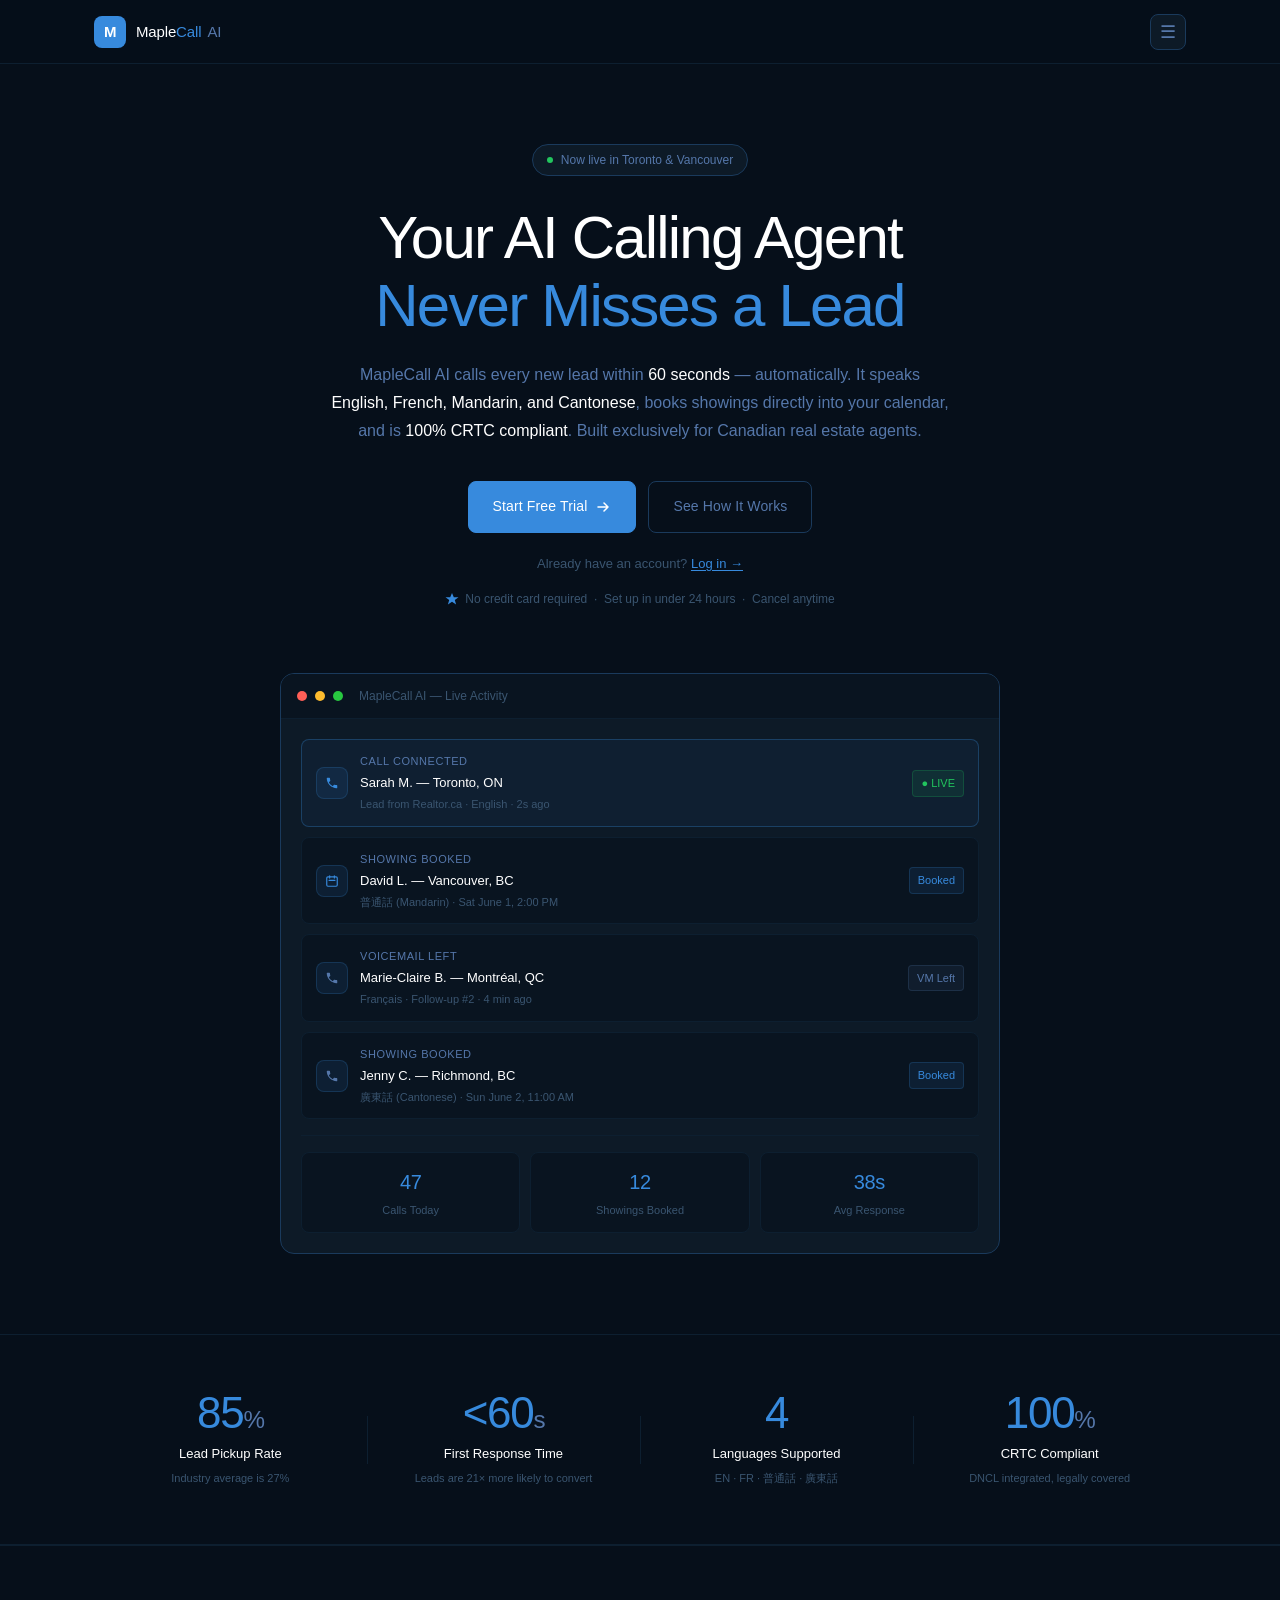
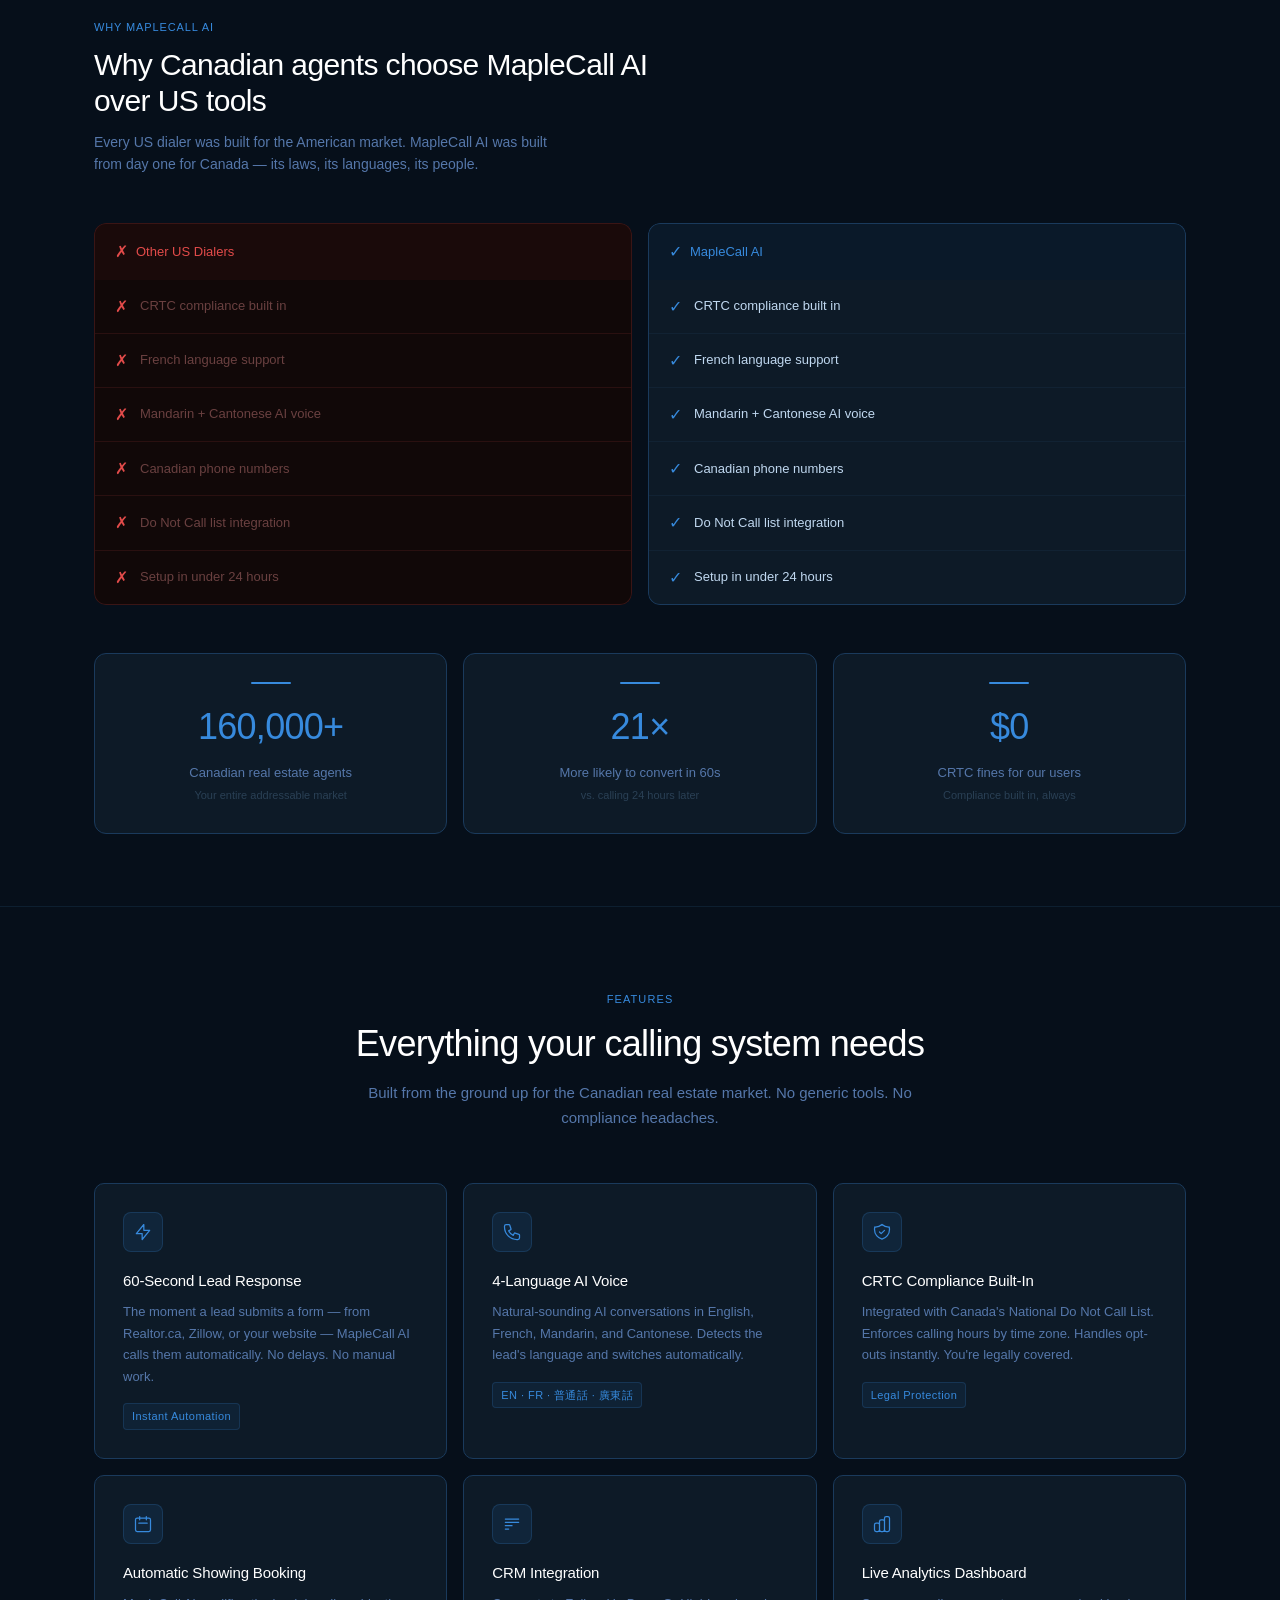
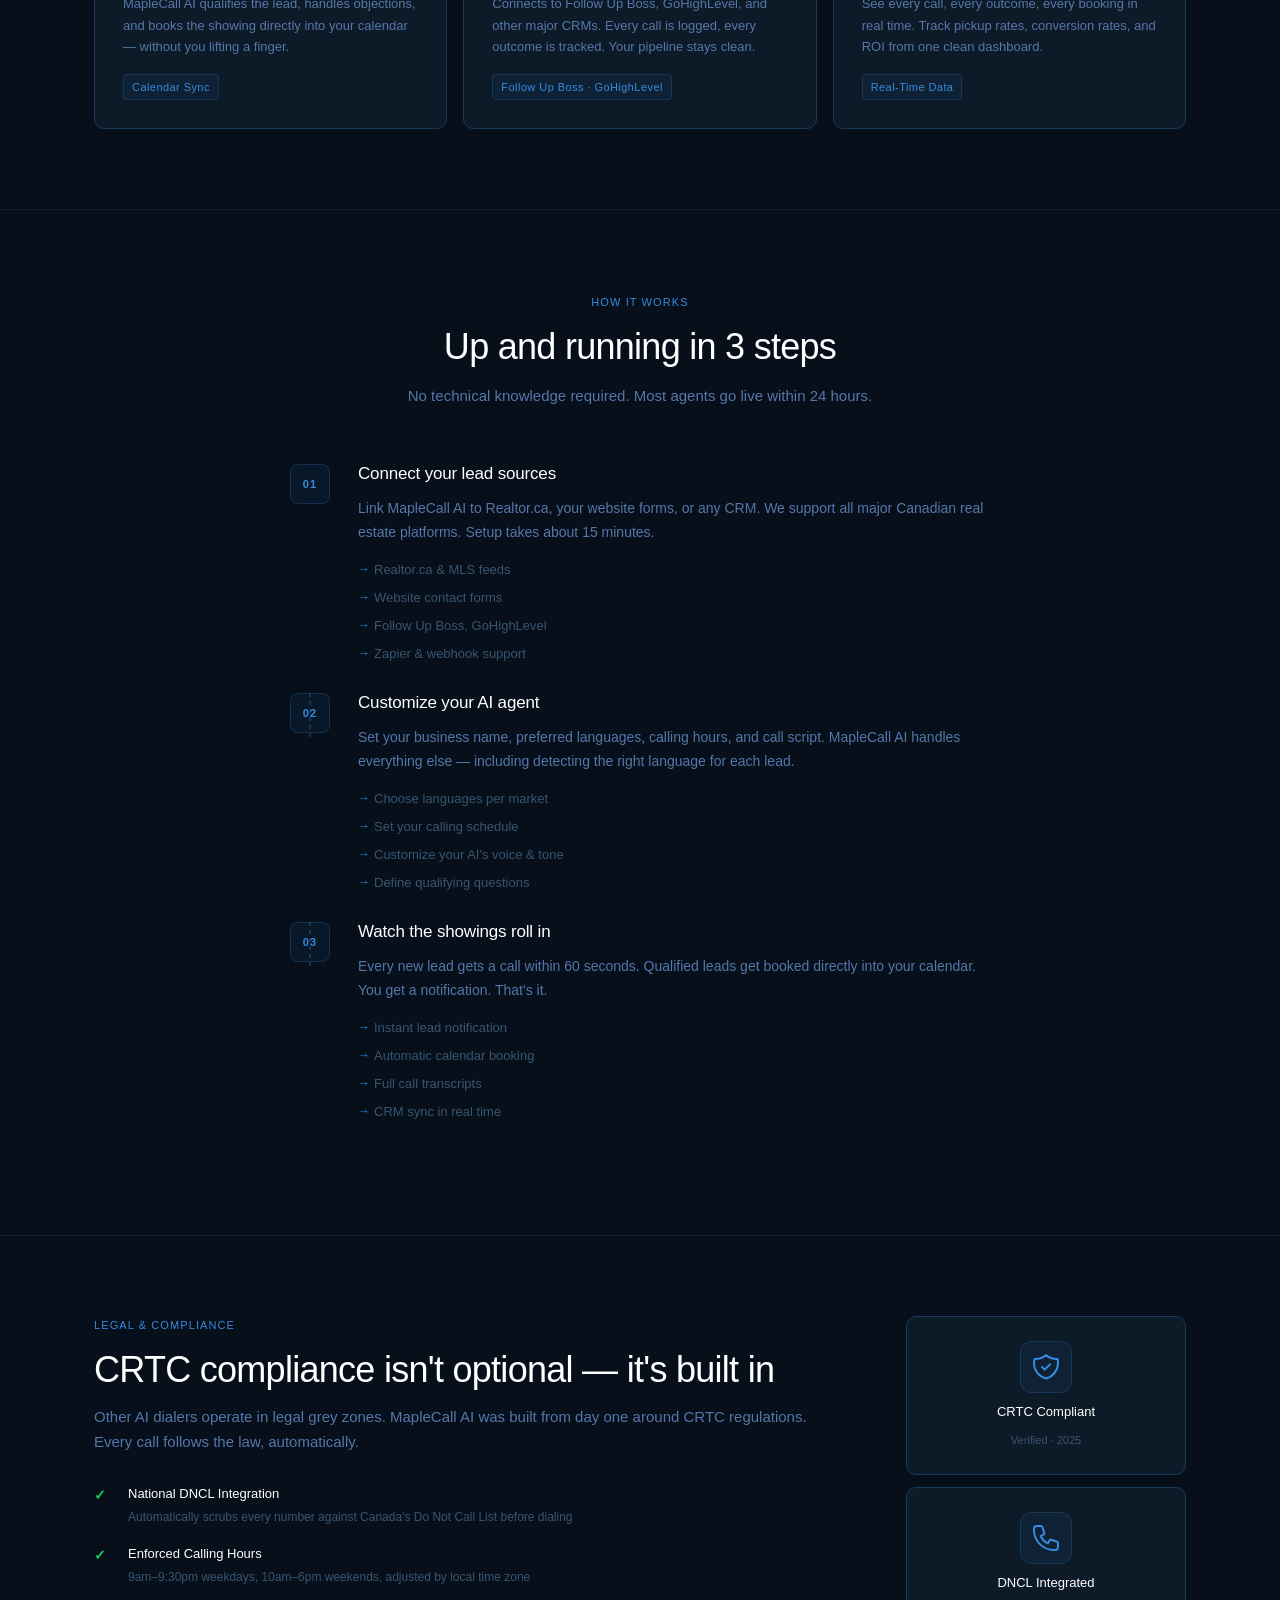
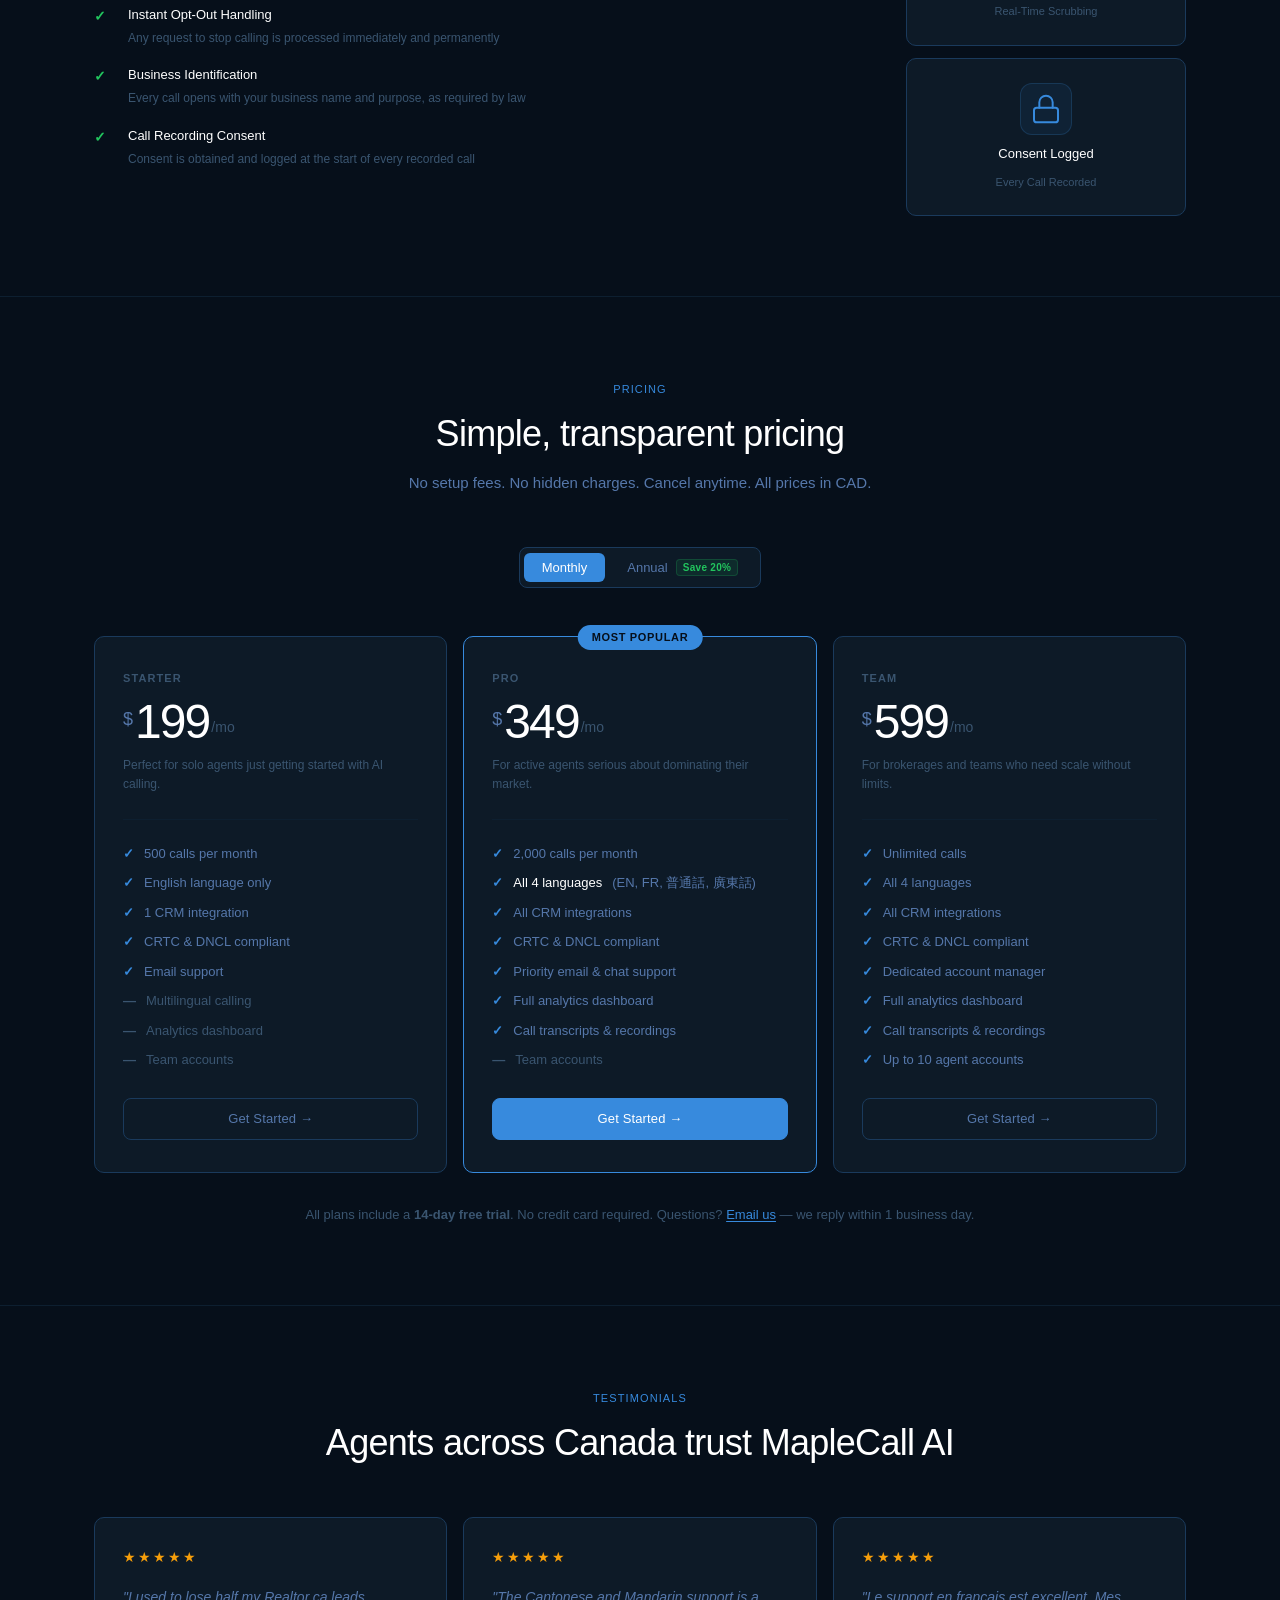
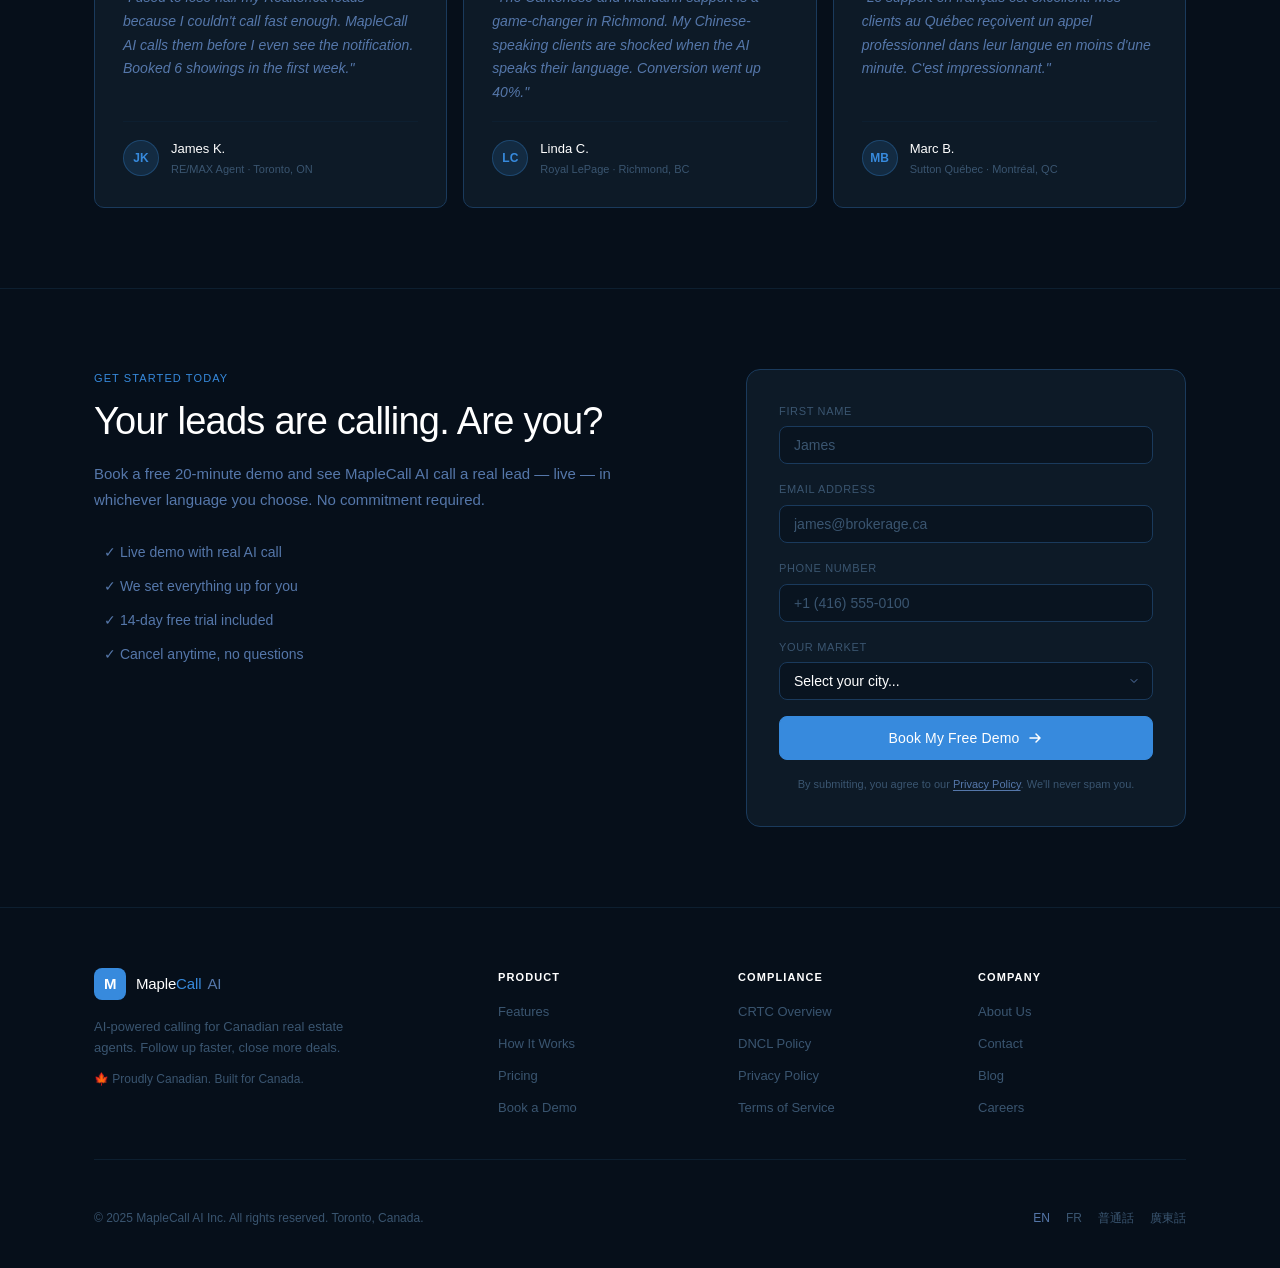
==== commit 3308c518: "Add login page + Log In / Sign Up throughout site - Create login.html: Supabase auth with Google OAu" ====
--- a/index.html
+++ b/index.html
@@ -43,8 +43,8 @@
 
       <!-- Nav CTA -->
       <div class="nav__actions">
-        <a href="#pricing" class="btn btn--ghost btn--sm">Log In</a>
-        <a href="#demo" class="btn btn--primary btn--sm">Book a Demo</a>
+        <a href="login.html"                class="btn btn--ghost btn--sm">Log In</a>
+        <a href="get-started.html?plan=pro" class="btn btn--primary btn--sm">Sign Up Free</a>
       </div>
 
       <!-- Hamburger button — always visible -->
@@ -70,15 +70,18 @@
 
         <!-- Nav links -->
         <nav class="nav__panel-links">
-          <a href="#features"    class="nav__panel-link">Features    <span class="nav__arrow">→</span></a>
+          <a href="#features"     class="nav__panel-link">Features     <span class="nav__arrow">→</span></a>
           <a href="#how-it-works" class="nav__panel-link">How It Works <span class="nav__arrow">→</span></a>
-          <a href="#why-us"      class="nav__panel-link nav__panel-link--active">Why Us      <span class="nav__arrow">→</span></a>
-          <a href="pricing.html"  class="nav__panel-link">Pricing     <span class="nav__arrow">→</span></a>
-          <a href="#compliance"  class="nav__panel-link">Compliance  <span class="nav__arrow">→</span></a>
+          <a href="#why-us"       class="nav__panel-link">Why Us       <span class="nav__arrow">→</span></a>
+          <a href="pricing.html"  class="nav__panel-link">Pricing      <span class="nav__arrow">→</span></a>
+          <a href="#compliance"   class="nav__panel-link">Compliance   <span class="nav__arrow">→</span></a>
         </nav>
 
-        <!-- CTA -->
-        <a href="#demo" class="btn btn--primary btn--block nav__panel-cta">Book a Demo</a>
+        <!-- Auth CTAs -->
+        <div class="nav__panel-auth">
+          <a href="login.html"                class="btn btn--ghost btn--block nav__panel-link-btn">Log In</a>
+          <a href="get-started.html?plan=pro" class="btn btn--primary btn--block nav__panel-cta">Sign Up Free →</a>
+        </div>
 
       </div>
     </div>
@@ -109,12 +112,16 @@
       </p>
 
       <div class="hero__actions">
-        <a href="#demo" class="btn btn--primary btn--lg">
-          Book a Free Demo
+        <a href="get-started.html?plan=pro" class="btn btn--primary btn--lg">
+          Start Free Trial
           <svg width="16" height="16" viewBox="0 0 16 16" fill="none" aria-hidden="true"><path d="M3 8h10M9 4l4 4-4 4" stroke="currentColor" stroke-width="1.5" stroke-linecap="round" stroke-linejoin="round"/></svg>
         </a>
         <a href="#how-it-works" class="btn btn--ghost btn--lg">See How It Works</a>
       </div>
+
+      <p class="hero__login-prompt">
+        Already have an account? <a href="login.html">Log in →</a>
+      </p>
 
       <p class="hero__trust">
         <svg width="14" height="14" viewBox="0 0 14 14" fill="none" aria-hidden="true"><path d="M7 1L8.8 5.3H13.5L9.8 7.9L11.1 12.5L7 9.7L2.9 12.5L4.2 7.9L0.5 5.3H5.2L7 1Z" fill="#378ADD"/></svg>
--- a/styles/main.css
+++ b/styles/main.css
@@ -402,15 +402,29 @@
 }
 
 /* CTA */
+.nav__panel-auth {
+  display: flex;
+  flex-direction: column;
+  gap: 8px;
+  padding: 0 16px 16px;
+}
+
+.nav__panel-link-btn {
+  display: flex;
+  align-items: center;
+  justify-content: center;
+  border-radius: var(--radius-sm);
+  font-size: 15px;
+  padding: 13px;
+}
+
 .nav__panel-cta {
   display: flex;
   align-items: center;
   justify-content: center;
-  margin: 16px;
   border-radius: var(--radius-sm);
   font-size: 15px;
   padding: 14px;
-  width: calc(100% - 32px);
 }
 
 
@@ -480,6 +494,20 @@
   flex-wrap: wrap;
   margin-bottom: 20px;
 }
+
+.hero__login-prompt {
+  font-size: 13px;
+  color: #3a5570;
+  text-align: center;
+  margin-bottom: 14px;
+}
+.hero__login-prompt a {
+  color: #378ADD;
+  text-decoration: underline;
+  text-underline-offset: 2px;
+  transition: color 0.15s;
+}
+.hero__login-prompt a:hover { color: #4a96e8; }
 
 .hero__trust {
   display: flex;
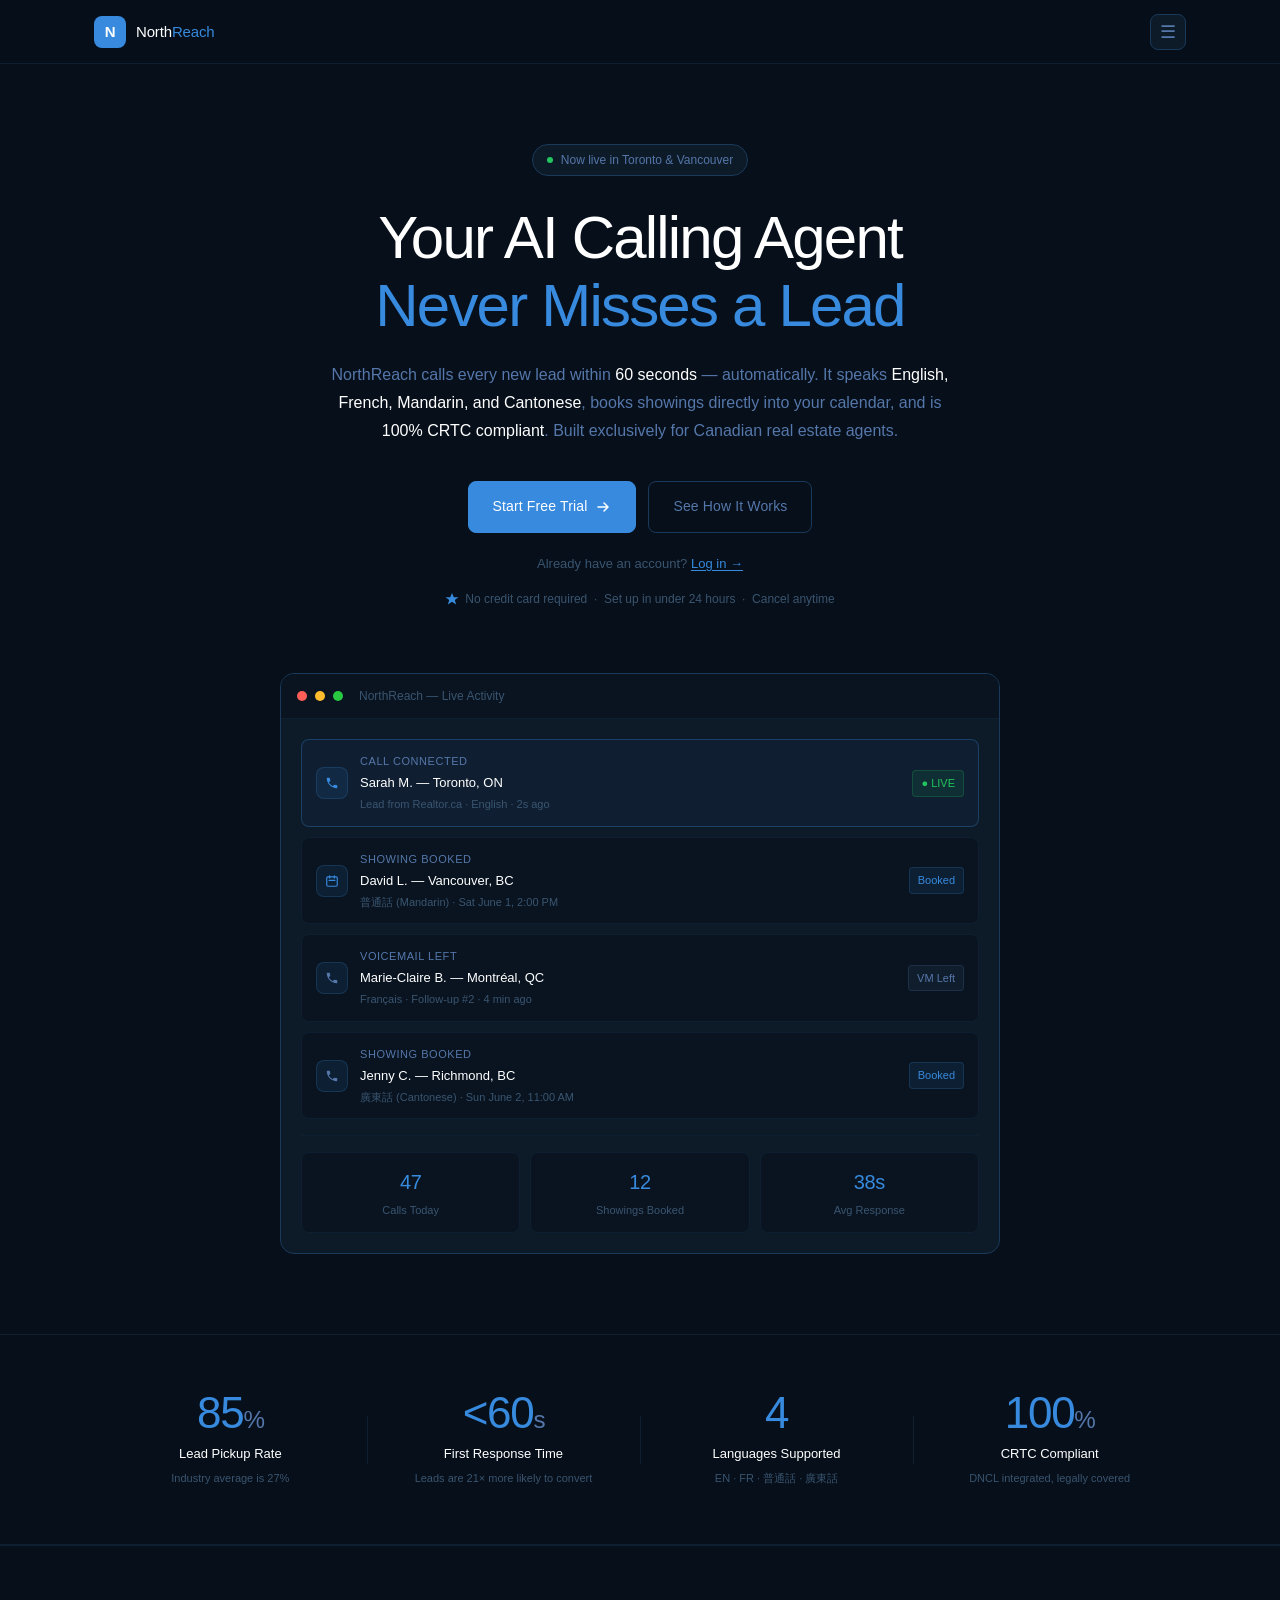
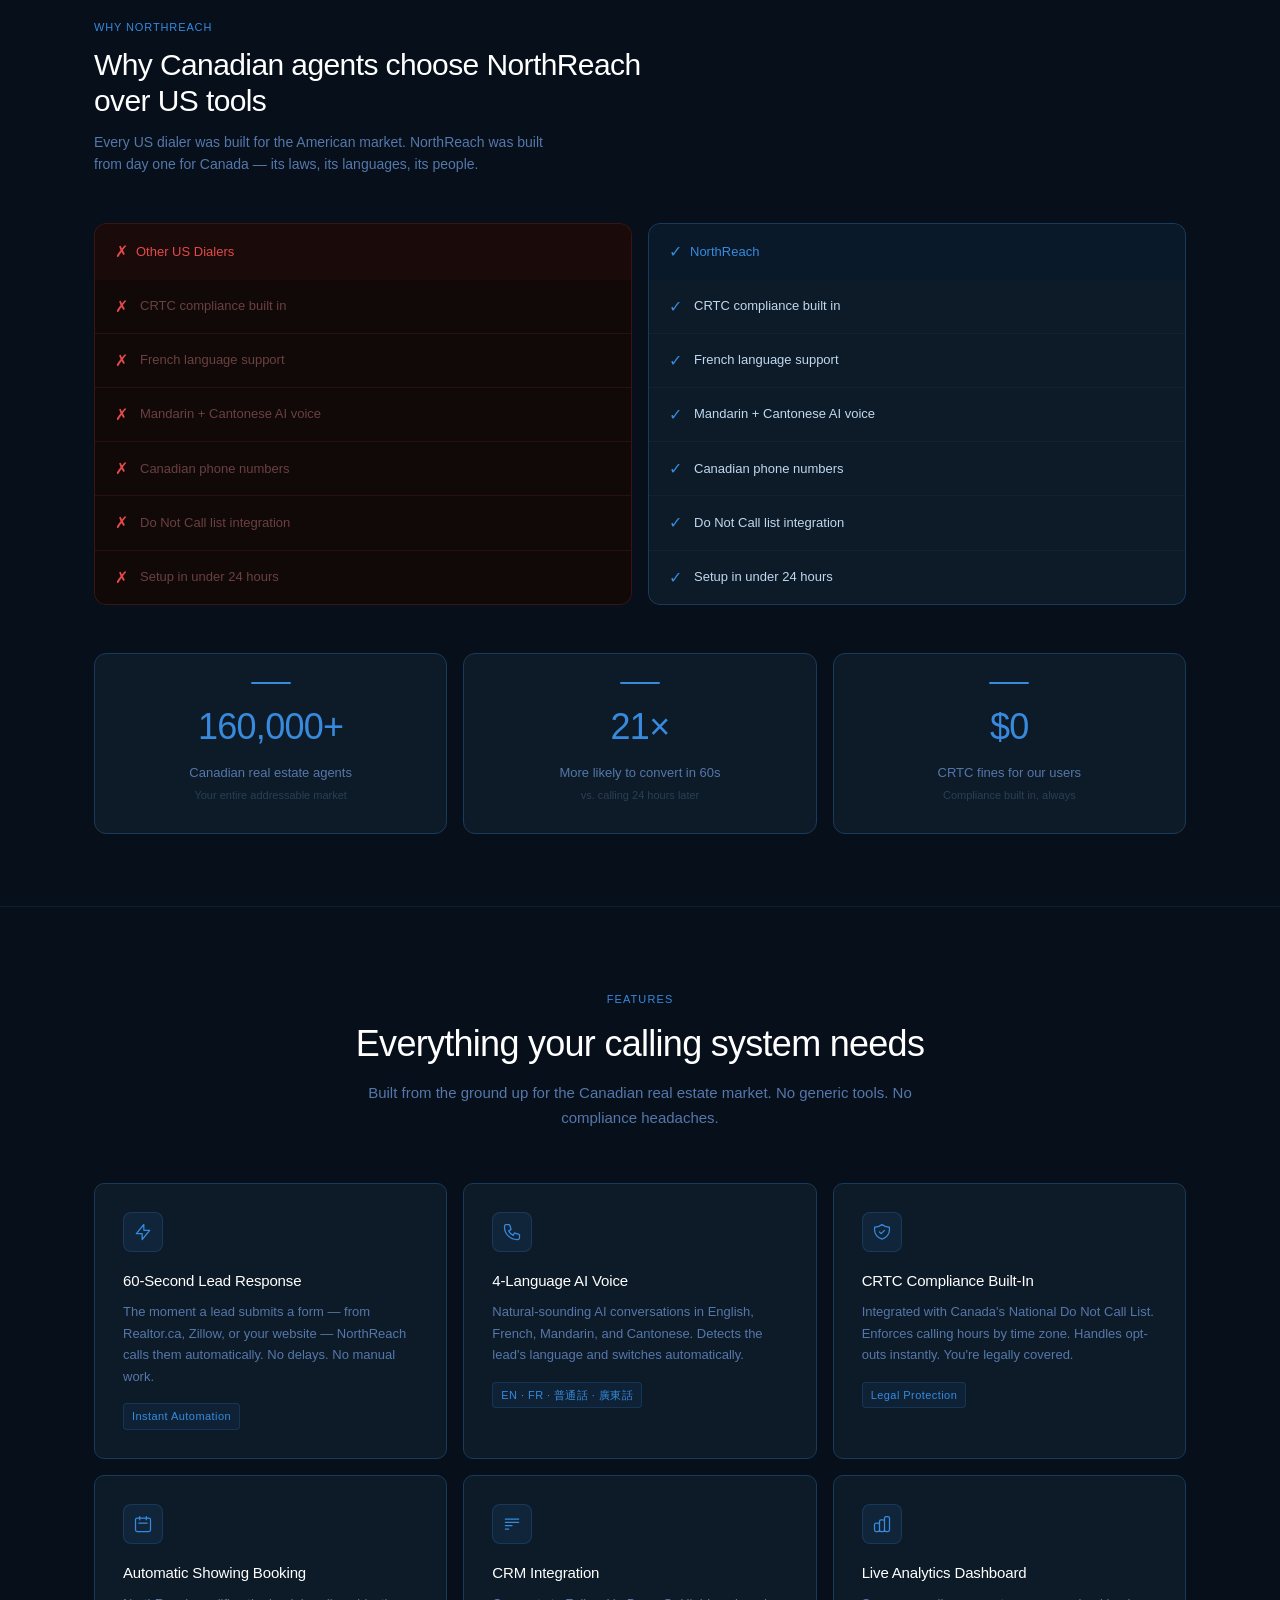
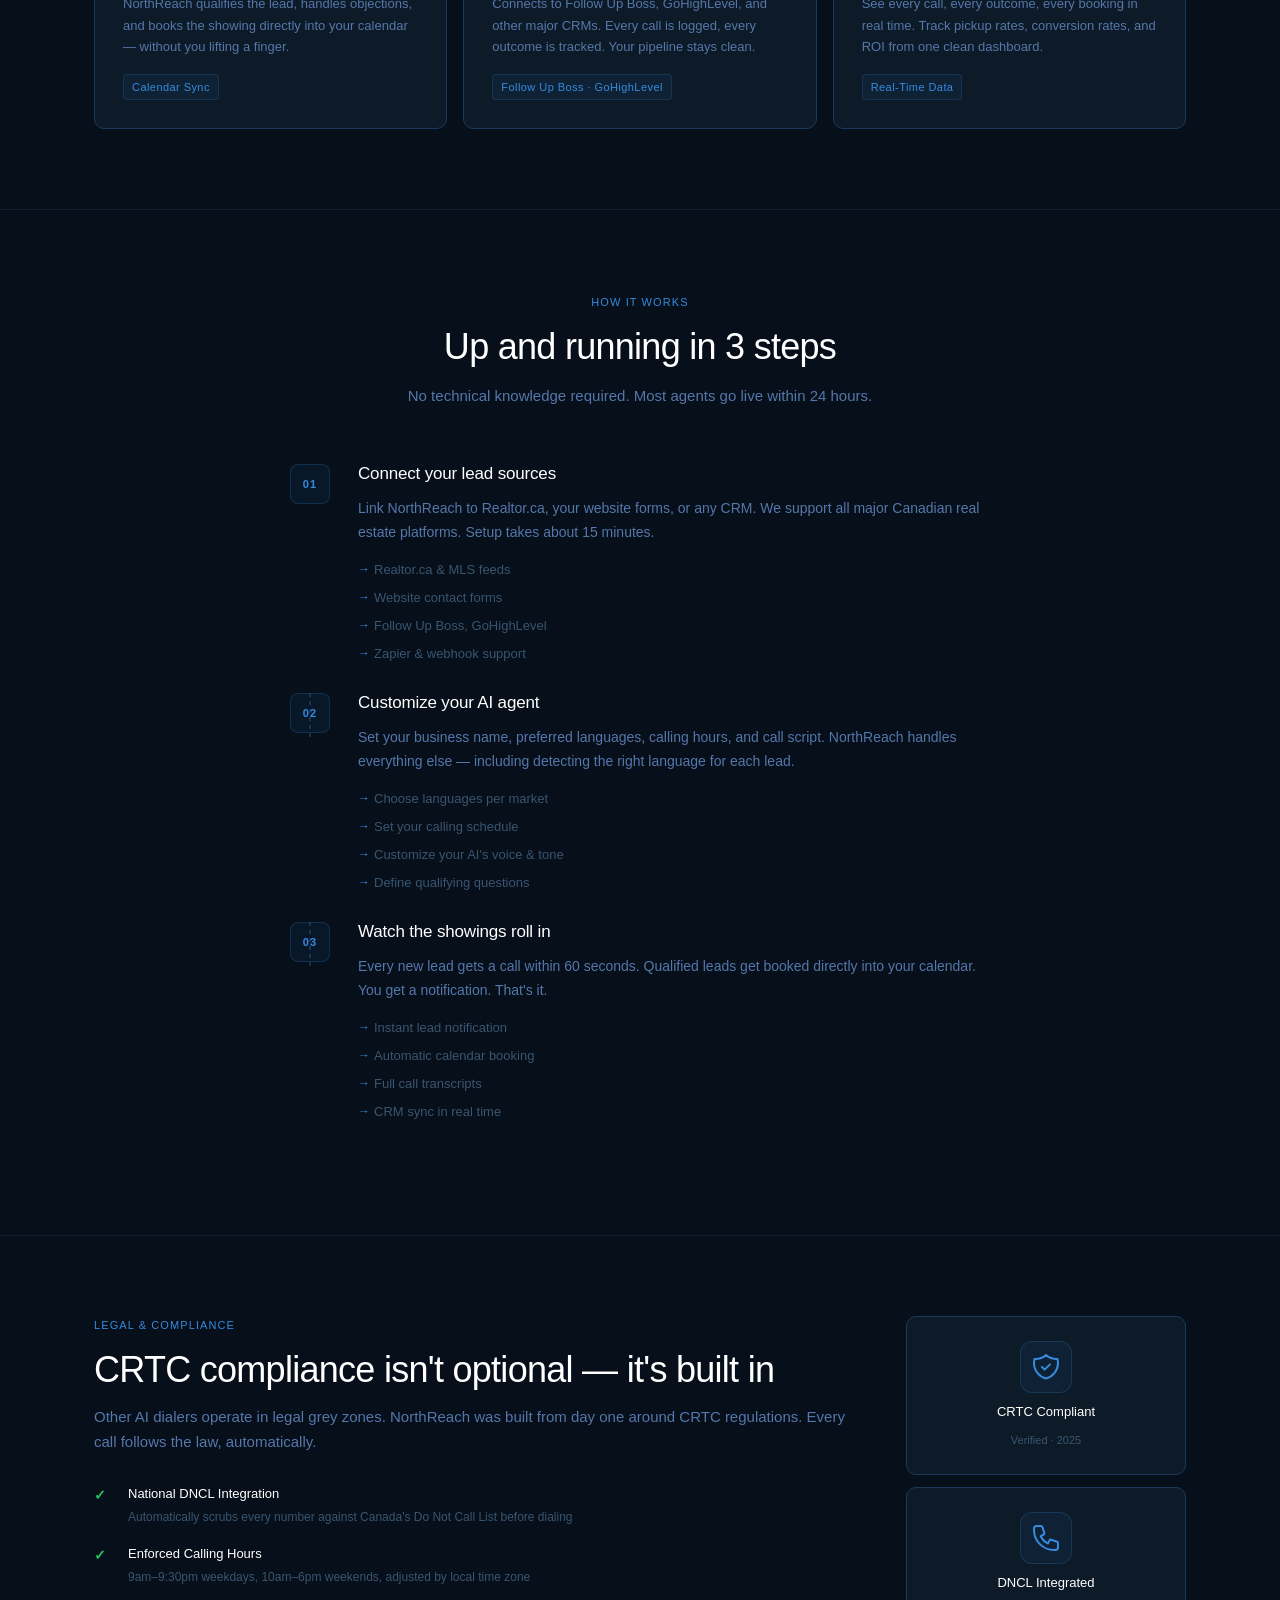
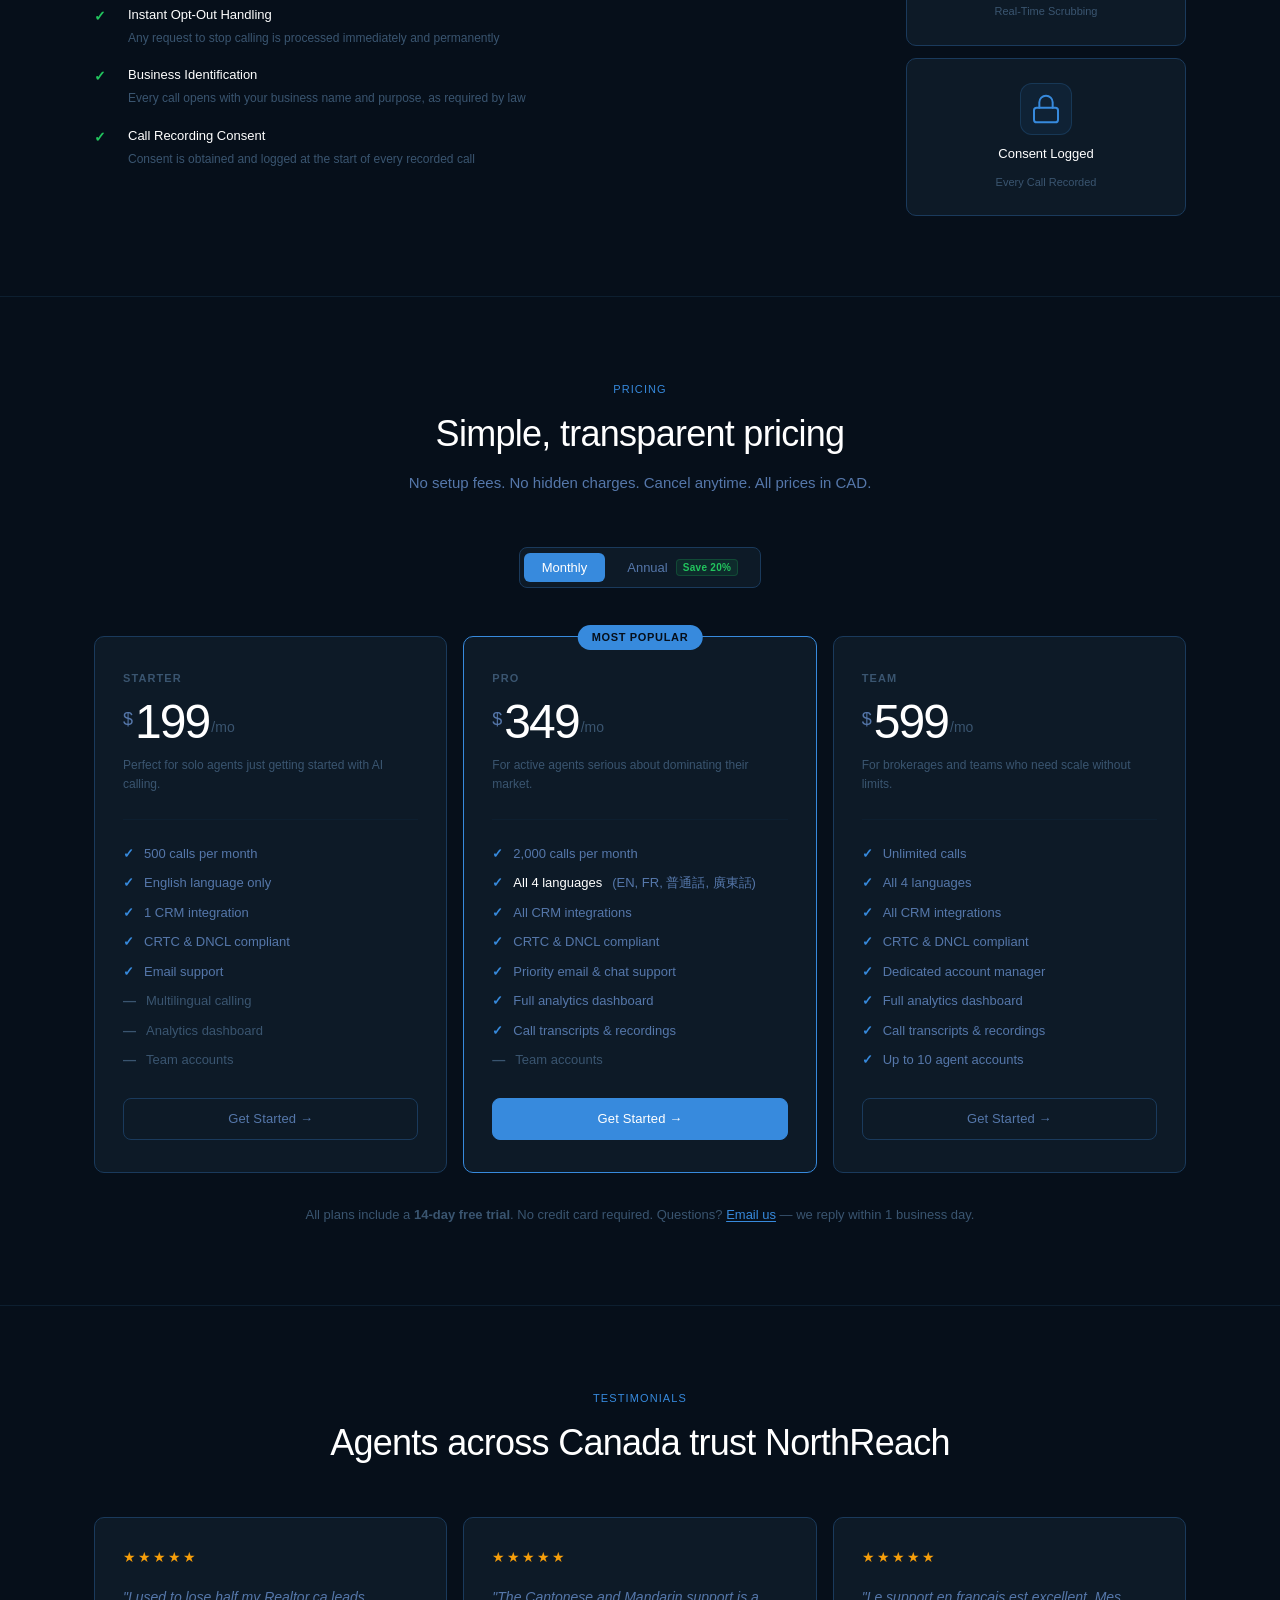
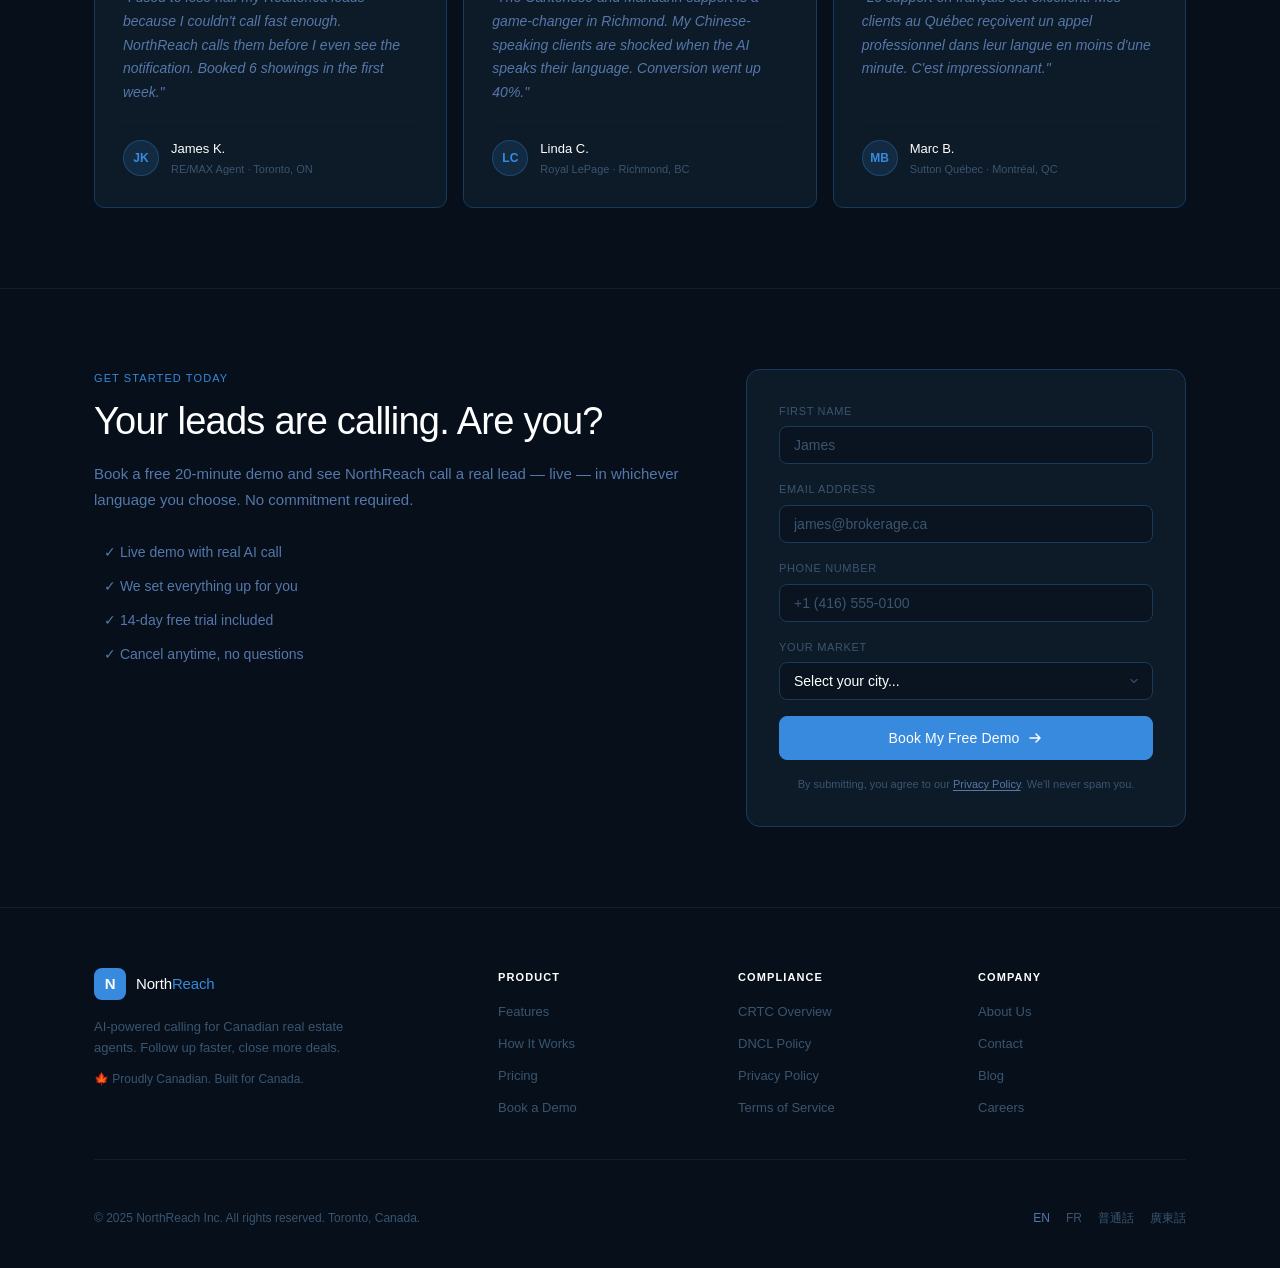
==== commit 48fec778: "Rebrand MapleCall AI to NorthReach Switch product name and domain to NorthReach / northreachhq.com a" ====
--- a/index.html
+++ b/index.html
@@ -3,16 +3,16 @@
 <head>
   <meta charset="UTF-8" />
   <meta name="viewport" content="width=device-width, initial-scale=1.0" />
-  <meta name="description" content="MapleCall AI — AI-powered outbound dialer for Canadian real estate agents. Follows up on leads in 60 seconds, speaks 4 languages, and is 100% CRTC compliant." />
+  <meta name="description" content="NorthReach — AI-powered outbound dialer for Canadian real estate agents. Follows up on leads in 60 seconds, speaks 4 languages, and is 100% CRTC compliant." />
   <meta name="theme-color" content="#060f1a" />
 
   <!-- Open Graph -->
-  <meta property="og:title" content="MapleCall AI — Never Miss a Lead Again" />
+  <meta property="og:title" content="NorthReach — Never Miss a Lead Again" />
   <meta property="og:description" content="AI calling agent for Canadian real estate. Calls every lead in 60 seconds. English, French, Mandarin, Cantonese. 100% CRTC compliant." />
   <meta property="og:type" content="website" />
-  <meta property="og:url" content="https://maplecallai.ca" />
-
-  <title>MapleCall AI — AI Calling for Canadian Real Estate</title>
+  <meta property="og:url" content="https://northreachhq.com" />
+
+  <title>NorthReach — AI Calling for Canadian Real Estate</title>
   <link rel="stylesheet" href="styles/main.css?v=2" />
   <link rel="icon" type="image/svg+xml" href="assets/favicon.svg" />
 </head>
@@ -25,10 +25,10 @@
     <div class="nav__inner">
 
       <!-- Logo -->
-      <a href="/" class="nav__logo" aria-label="MapleCall AI Home">
-        <div class="nav__logo-icon">M</div>
+      <a href="/" class="nav__logo" aria-label="NorthReach Home">
+        <div class="nav__logo-icon">N</div>
         <span class="nav__logo-text">
-          <span class="nav__logo-maple">Maple</span><span class="nav__logo-call">Call</span> <span class="nav__logo-ai">AI</span>
+          <span class="nav__logo-maple">North</span><span class="nav__logo-call">Reach</span>
         </span>
       </a>
 
@@ -59,10 +59,10 @@
 
         <!-- Panel header: logo + close -->
         <div class="nav__panel-header">
-          <a href="/" class="nav__logo" aria-label="MapleCall AI Home">
-            <div class="nav__logo-icon">M</div>
+          <a href="/" class="nav__logo" aria-label="NorthReach Home">
+            <div class="nav__logo-icon">N</div>
             <span class="nav__logo-text">
-              <span class="nav__logo-maple">Maple</span><span class="nav__logo-call">Call</span> <span class="nav__logo-ai">AI</span>
+              <span class="nav__logo-maple">North</span><span class="nav__logo-call">Reach</span>
             </span>
           </a>
           <button class="nav__close" id="navClose" aria-label="Close menu">✕</button>
@@ -105,7 +105,7 @@
       </h1>
 
       <p class="hero__subheadline">
-        MapleCall AI calls every new lead within <strong>60 seconds</strong> — automatically.
+        NorthReach calls every new lead within <strong>60 seconds</strong> — automatically.
         It speaks <strong>English, French, Mandarin, and Cantonese</strong>,
         books showings directly into your calendar, and is <strong>100% CRTC compliant</strong>.
         Built exclusively for Canadian real estate agents.
@@ -134,7 +134,7 @@
           <div class="mockup__dot mockup__dot--red"></div>
           <div class="mockup__dot mockup__dot--yellow"></div>
           <div class="mockup__dot mockup__dot--green"></div>
-          <span class="mockup__title">MapleCall AI — Live Activity</span>
+          <span class="mockup__title">NorthReach — Live Activity</span>
         </div>
         <div class="mockup__body">
           <div class="mockup__feed">
@@ -253,15 +253,15 @@
 
 
   <!-- =============================
-       WHY MAPLECALL AI (why-us)
+       WHY NORTHREACH (why-us)
   ============================= -->
   <section class="why-us" id="why-us">
     <div class="container">
 
       <!-- Eyebrow + Headline -->
-      <div class="why-us__eyebrow">Why MapleCall AI</div>
-      <h2 class="why-us__title">Why Canadian agents choose MapleCall AI over US tools</h2>
-      <p class="why-us__subline">Every US dialer was built for the American market. MapleCall AI was built from day one for Canada — its laws, its languages, its people.</p>
+      <div class="why-us__eyebrow">Why NorthReach</div>
+      <h2 class="why-us__title">Why Canadian agents choose NorthReach over US tools</h2>
+      <p class="why-us__subline">Every US dialer was built for the American market. NorthReach was built from day one for Canada — its laws, its languages, its people.</p>
 
       <!-- Comparison cards -->
       <div class="why-us__compare-wrap">
@@ -282,11 +282,11 @@
           </div>
         </div>
 
-        <!-- Right — MapleCall AI -->
+        <!-- Right — NorthReach -->
         <div class="why-us__compare-card">
           <div class="why-us__compare-header why-us__compare-header--good">
             <span class="why-us__hd-icon">✓</span>
-            MapleCall AI
+            NorthReach
           </div>
           <div class="why-us__compare-body why-us__compare-body--good">
             <div class="why-us__compare-row"><span class="why-us__icon-check">✓</span><span class="why-us__row-label--good">CRTC compliance built in</span></div>
@@ -349,7 +349,7 @@
             <svg width="20" height="20" viewBox="0 0 24 24" fill="none" aria-hidden="true"><path d="M13 10V3L4 14h7v7l9-11h-7z" stroke="#378ADD" stroke-width="1.5" stroke-linecap="round" stroke-linejoin="round"/></svg>
           </div>
           <h3 class="card__title">60-Second Lead Response</h3>
-          <p class="card__desc">The moment a lead submits a form — from Realtor.ca, Zillow, or your website — MapleCall AI calls them automatically. No delays. No manual work.</p>
+          <p class="card__desc">The moment a lead submits a form — from Realtor.ca, Zillow, or your website — NorthReach calls them automatically. No delays. No manual work.</p>
           <span class="card__tag">Instant Automation</span>
         </div>
 
@@ -376,7 +376,7 @@
             <svg width="20" height="20" viewBox="0 0 24 24" fill="none" aria-hidden="true"><path d="M8 7V3m8 4V3m-9 8h10M5 21h14a2 2 0 002-2V7a2 2 0 00-2-2H5a2 2 0 00-2 2v12a2 2 0 002 2z" stroke="#378ADD" stroke-width="1.5" stroke-linecap="round" stroke-linejoin="round"/></svg>
           </div>
           <h3 class="card__title">Automatic Showing Booking</h3>
-          <p class="card__desc">MapleCall AI qualifies the lead, handles objections, and books the showing directly into your calendar — without you lifting a finger.</p>
+          <p class="card__desc">NorthReach qualifies the lead, handles objections, and books the showing directly into your calendar — without you lifting a finger.</p>
           <span class="card__tag">Calendar Sync</span>
         </div>
 
@@ -421,7 +421,7 @@
           <div class="step__number">01</div>
           <div class="step__body">
             <h3 class="step__title">Connect your lead sources</h3>
-            <p class="step__desc">Link MapleCall AI to Realtor.ca, your website forms, or any CRM. We support all major Canadian real estate platforms. Setup takes about 15 minutes.</p>
+            <p class="step__desc">Link NorthReach to Realtor.ca, your website forms, or any CRM. We support all major Canadian real estate platforms. Setup takes about 15 minutes.</p>
             <ul class="step__list">
               <li>Realtor.ca &amp; MLS feeds</li>
               <li>Website contact forms</li>
@@ -439,7 +439,7 @@
           <div class="step__number">02</div>
           <div class="step__body">
             <h3 class="step__title">Customize your AI agent</h3>
-            <p class="step__desc">Set your business name, preferred languages, calling hours, and call script. MapleCall AI handles everything else — including detecting the right language for each lead.</p>
+            <p class="step__desc">Set your business name, preferred languages, calling hours, and call script. NorthReach handles everything else — including detecting the right language for each lead.</p>
             <ul class="step__list">
               <li>Choose languages per market</li>
               <li>Set your calling schedule</li>
@@ -484,7 +484,7 @@
           <span class="section-label">Legal &amp; Compliance</span>
           <h2 class="section-title">CRTC compliance isn't optional — it's built in</h2>
           <p class="section-desc" style="text-align:left; max-width:none;">
-            Other AI dialers operate in legal grey zones. MapleCall AI was built from day one around CRTC regulations. Every call follows the law, automatically.
+            Other AI dialers operate in legal grey zones. NorthReach was built from day one around CRTC regulations. Every call follows the law, automatically.
           </p>
 
           <ul class="compliance__list">
@@ -657,7 +657,7 @@
 
       <p class="pricing__note">
         All plans include a <strong>14-day free trial</strong>. No credit card required. Questions?
-        <a href="mailto:hello@maplecallai.ca" class="pricing__link">Email us</a> — we reply within 1 business day.
+        <a href="mailto:hello@northreachhq.com" class="pricing__link">Email us</a> — we reply within 1 business day.
       </p>
 
     </div>
@@ -672,14 +672,14 @@
 
       <div class="section-header">
         <span class="section-label">Testimonials</span>
-        <h2 class="section-title">Agents across Canada trust MapleCall AI</h2>
+        <h2 class="section-title">Agents across Canada trust NorthReach</h2>
       </div>
 
       <div class="testimonials__grid">
 
         <div class="testimonial__card">
           <div class="testimonial__stars" aria-label="5 out of 5 stars">★★★★★</div>
-          <p class="testimonial__quote">I used to lose half my Realtor.ca leads because I couldn't call fast enough. MapleCall AI calls them before I even see the notification. Booked 6 showings in the first week.</p>
+          <p class="testimonial__quote">I used to lose half my Realtor.ca leads because I couldn't call fast enough. NorthReach calls them before I even see the notification. Booked 6 showings in the first week.</p>
           <div class="testimonial__author">
             <div class="testimonial__avatar">JK</div>
             <div>
@@ -728,7 +728,7 @@
         <div class="cta__text">
           <span class="section-label">Get Started Today</span>
           <h2 class="cta__title">Your leads are calling. Are you?</h2>
-          <p class="cta__desc">Book a free 20-minute demo and see MapleCall AI call a real lead — live — in whichever language you choose. No commitment required.</p>
+          <p class="cta__desc">Book a free 20-minute demo and see NorthReach call a real lead — live — in whichever language you choose. No commitment required.</p>
 
           <ul class="cta__checklist">
             <li>✓ Live demo with real AI call</li>
@@ -781,7 +781,7 @@
 
             <!-- Error message (shown on Formspree failure) -->
             <p class="form__error" id="formError" aria-live="polite" style="display:none;">
-              Something went wrong. Please try again or email us at <a href="mailto:hello@maplecallai.ca" class="form__link">hello@maplecallai.ca</a>.
+              Something went wrong. Please try again or email us at <a href="mailto:hello@northreachhq.com" class="form__link">hello@northreachhq.com</a>.
             </p>
 
             <button type="submit" class="btn btn--primary btn--block btn--lg" id="formSubmitBtn">
@@ -813,10 +813,10 @@
 
         <!-- Brand column -->
         <div class="footer__brand">
-          <a href="/" class="nav__logo" aria-label="MapleCall AI Home">
-            <div class="nav__logo-icon">M</div>
+          <a href="/" class="nav__logo" aria-label="NorthReach Home">
+            <div class="nav__logo-icon">N</div>
             <span class="nav__logo-text">
-              <span class="nav__logo-maple">Maple</span><span class="nav__logo-call">Call</span> <span class="nav__logo-ai">AI</span>
+              <span class="nav__logo-maple">North</span><span class="nav__logo-call">Reach</span>
             </span>
           </a>
           <p class="footer__tagline">AI-powered calling for Canadian real estate agents. Follow up faster, close more deals.</p>
@@ -842,7 +842,7 @@
           <div class="footer__col">
             <span class="footer__col-title">Company</span>
             <a href="about.html" class="footer__link">About Us</a>
-            <a href="mailto:hello@maplecallai.ca" class="footer__link">Contact</a>
+            <a href="mailto:hello@northreachhq.com" class="footer__link">Contact</a>
             <a href="index.html" class="footer__link">Blog</a>
             <a href="index.html" class="footer__link">Careers</a>
           </div>
@@ -851,7 +851,7 @@
       </div>
 
       <div class="footer__bottom">
-        <p class="footer__copy">© 2025 MapleCall AI Inc. All rights reserved. Toronto, Canada.</p>
+        <p class="footer__copy">© 2025 NorthReach Inc. All rights reserved. Toronto, Canada.</p>
         <div class="footer__languages">
           <span class="footer__lang footer__lang--active">EN</span>
           <span class="footer__lang">FR</span>
--- a/styles/main.css
+++ b/styles/main.css
@@ -1,7 +1,7 @@
 /* =============================================================
-   MapleCall AI — Main Stylesheet
+   NorthReach — Main Stylesheet
    Brand: Dark navy base, electric blue accent, clean + flat
-   Author: MapleCall AI
+   Author: NorthReach
    ============================================================= */
 
 /* =============================================================
@@ -744,7 +744,7 @@
 
 
 /* =============================================================
-   10. WHY MAPLECALL AI  (#why-us)
+   10. WHY NORTHREACH  (#why-us)
    ============================================================= */
 
 .why-us {
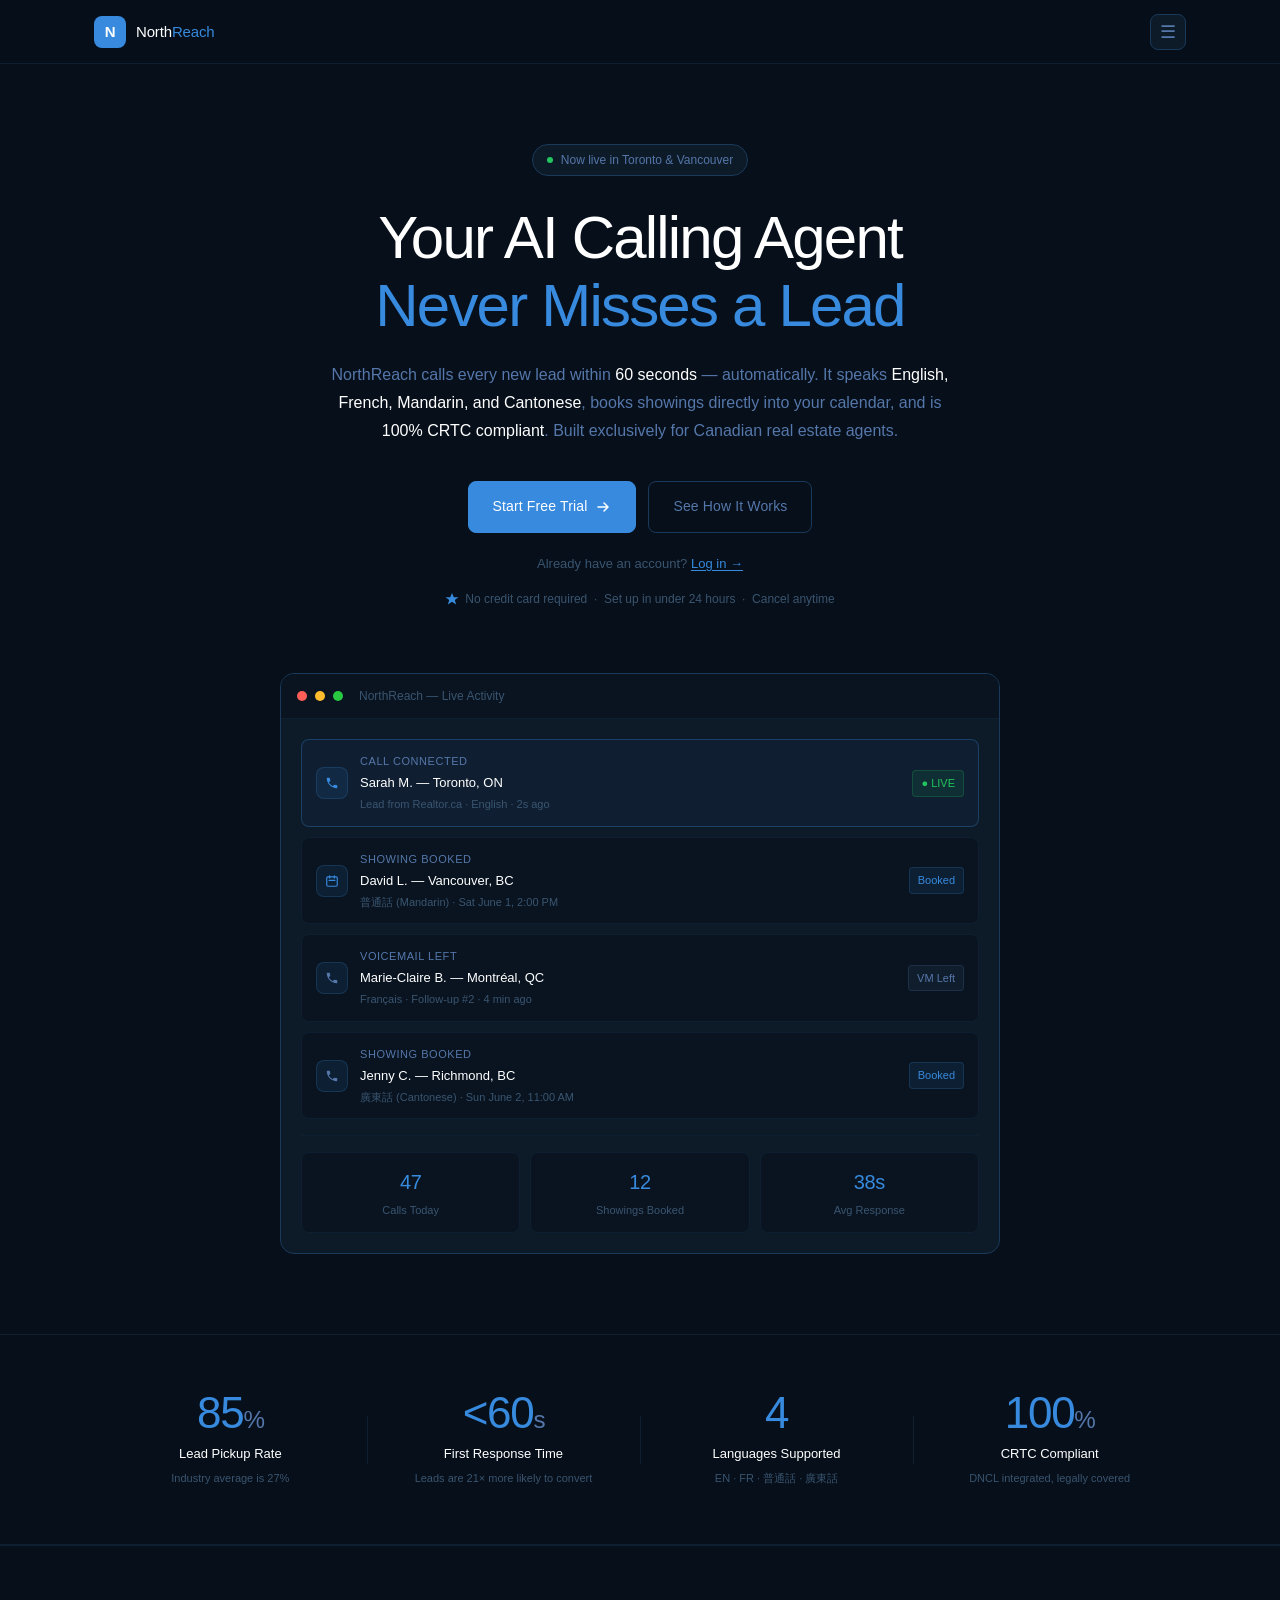
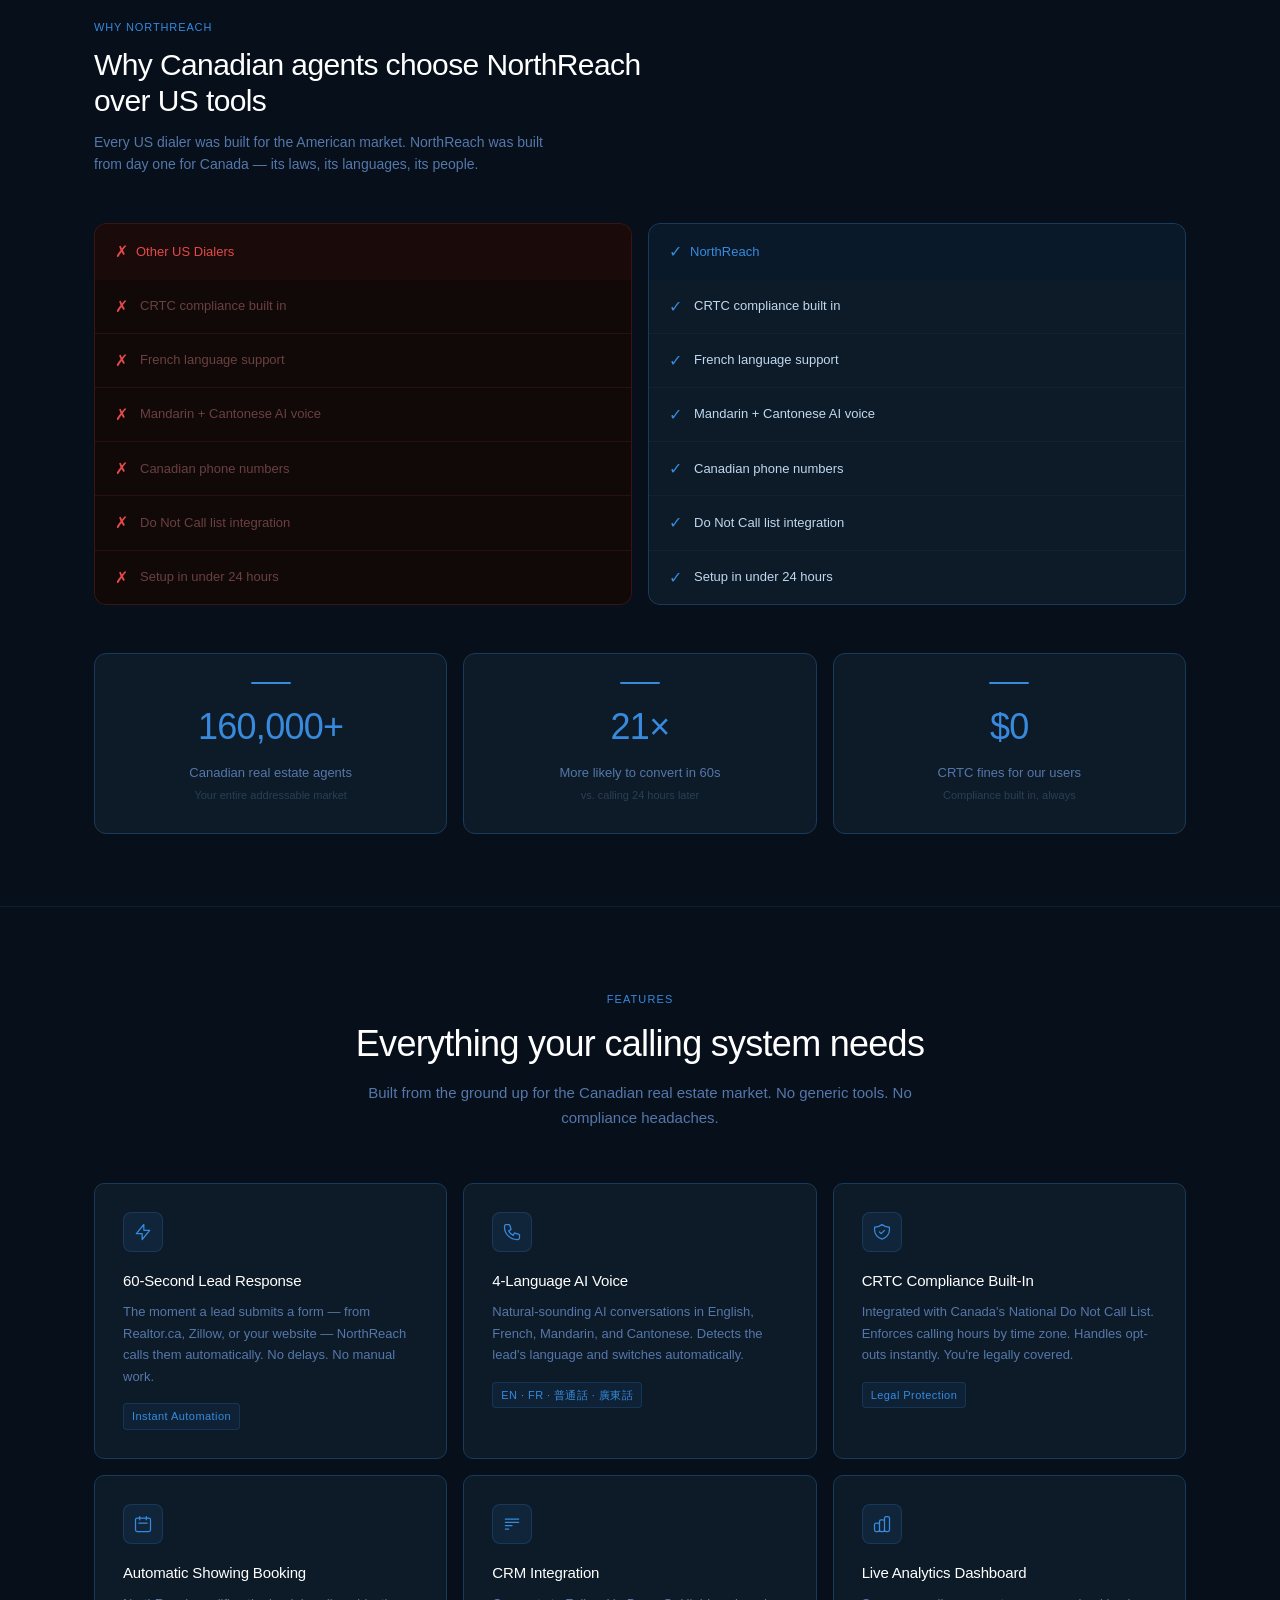
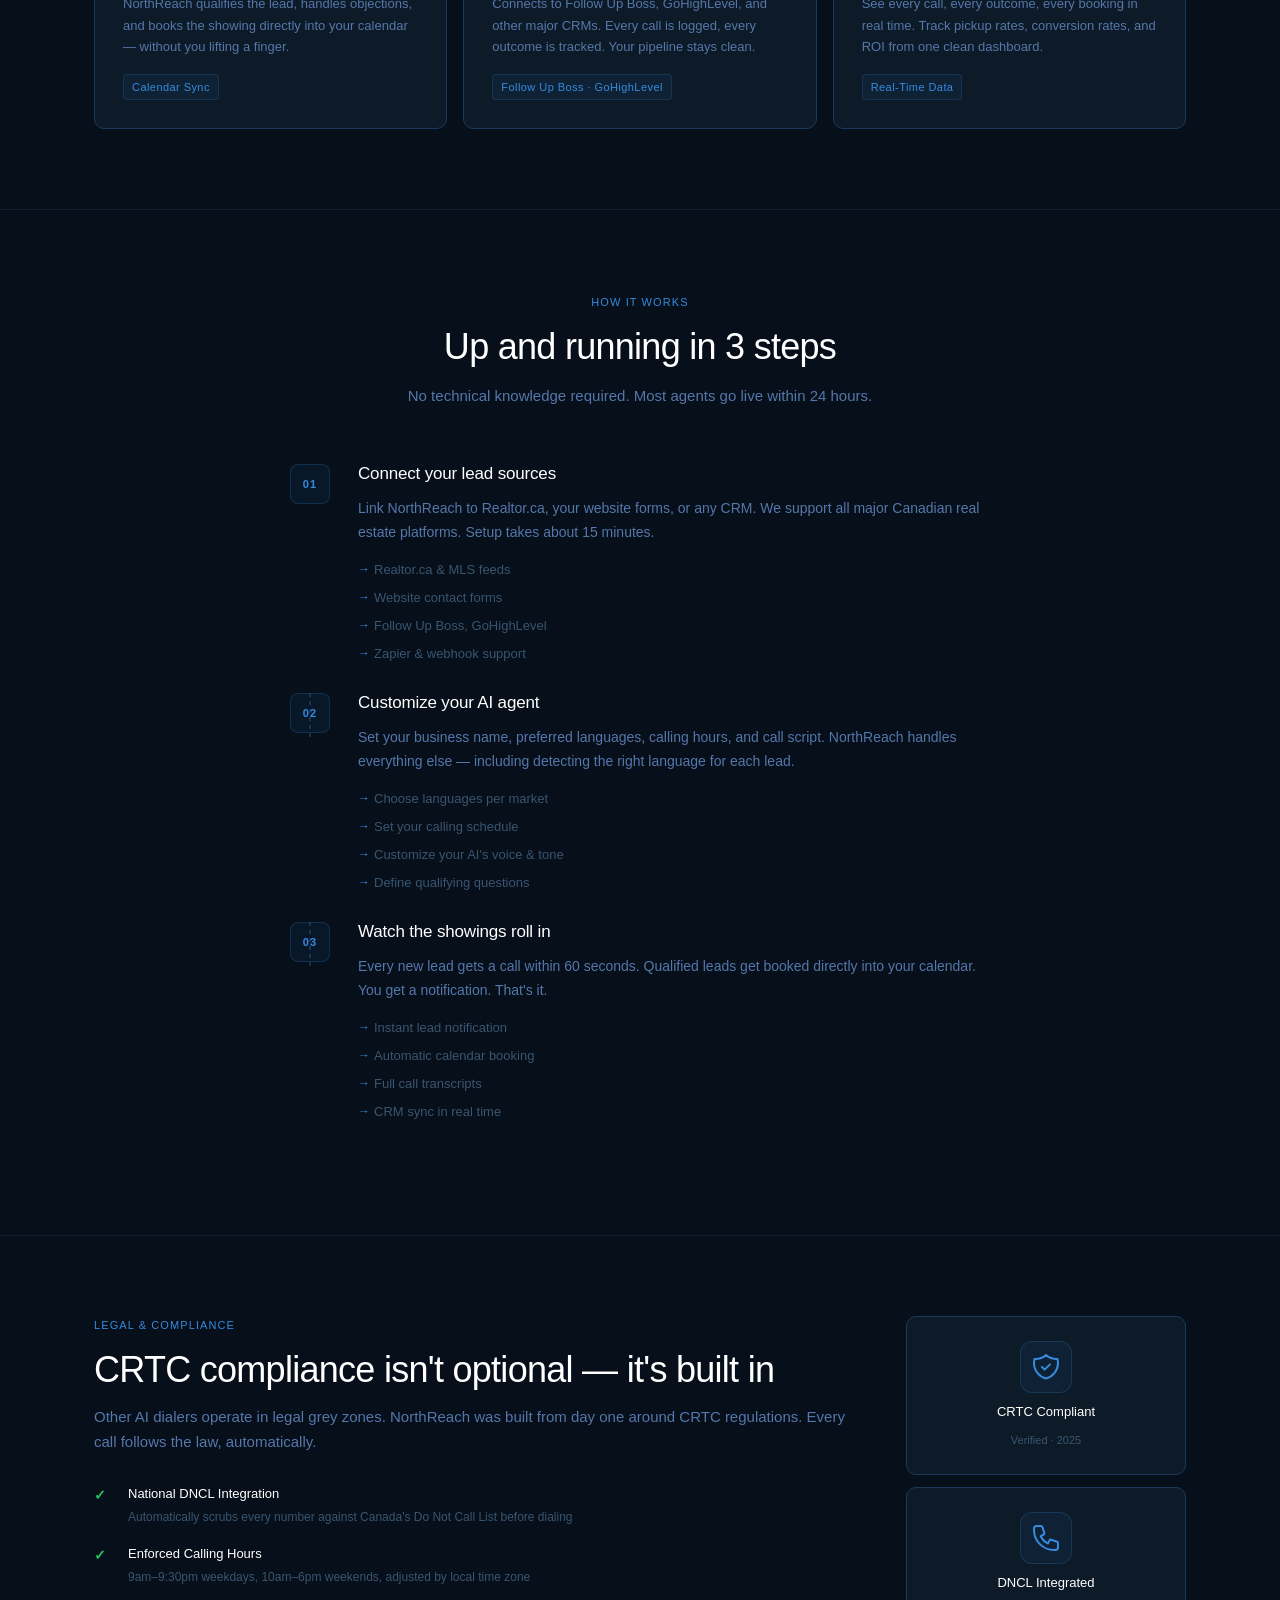
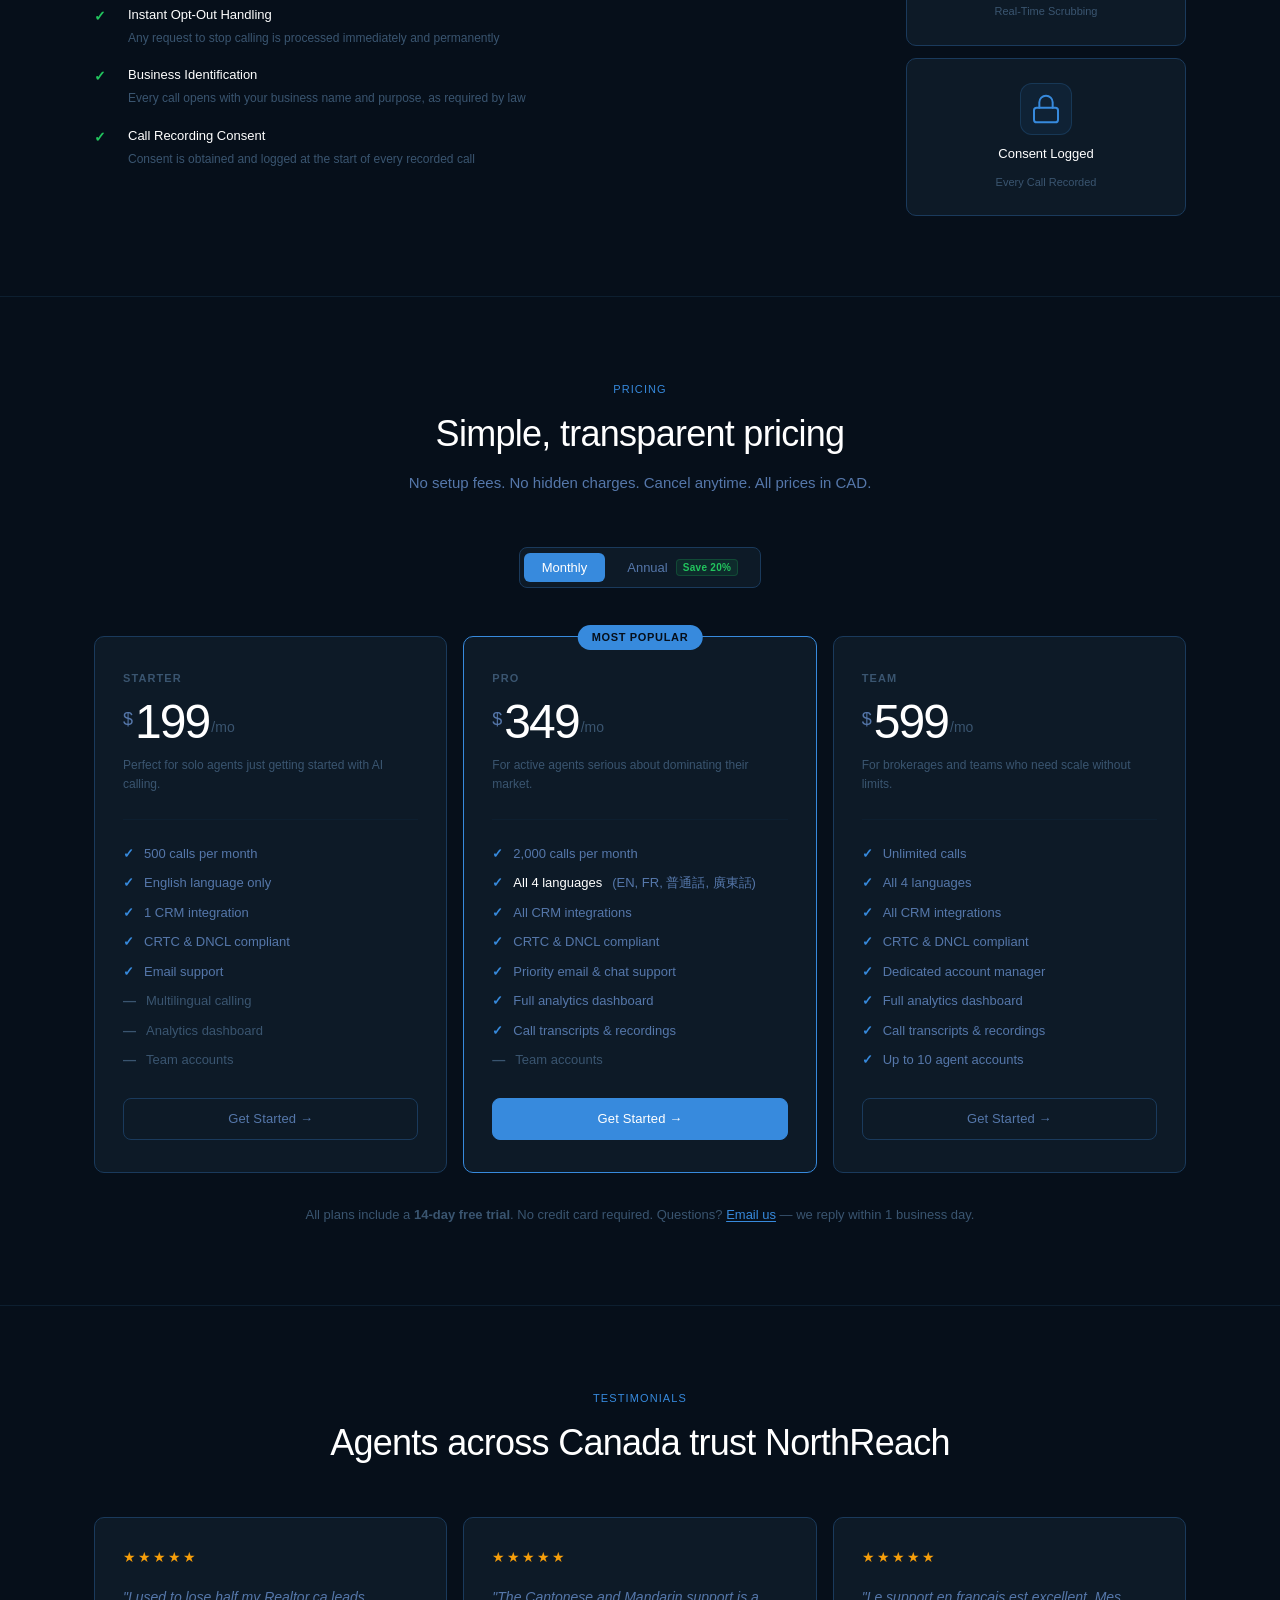
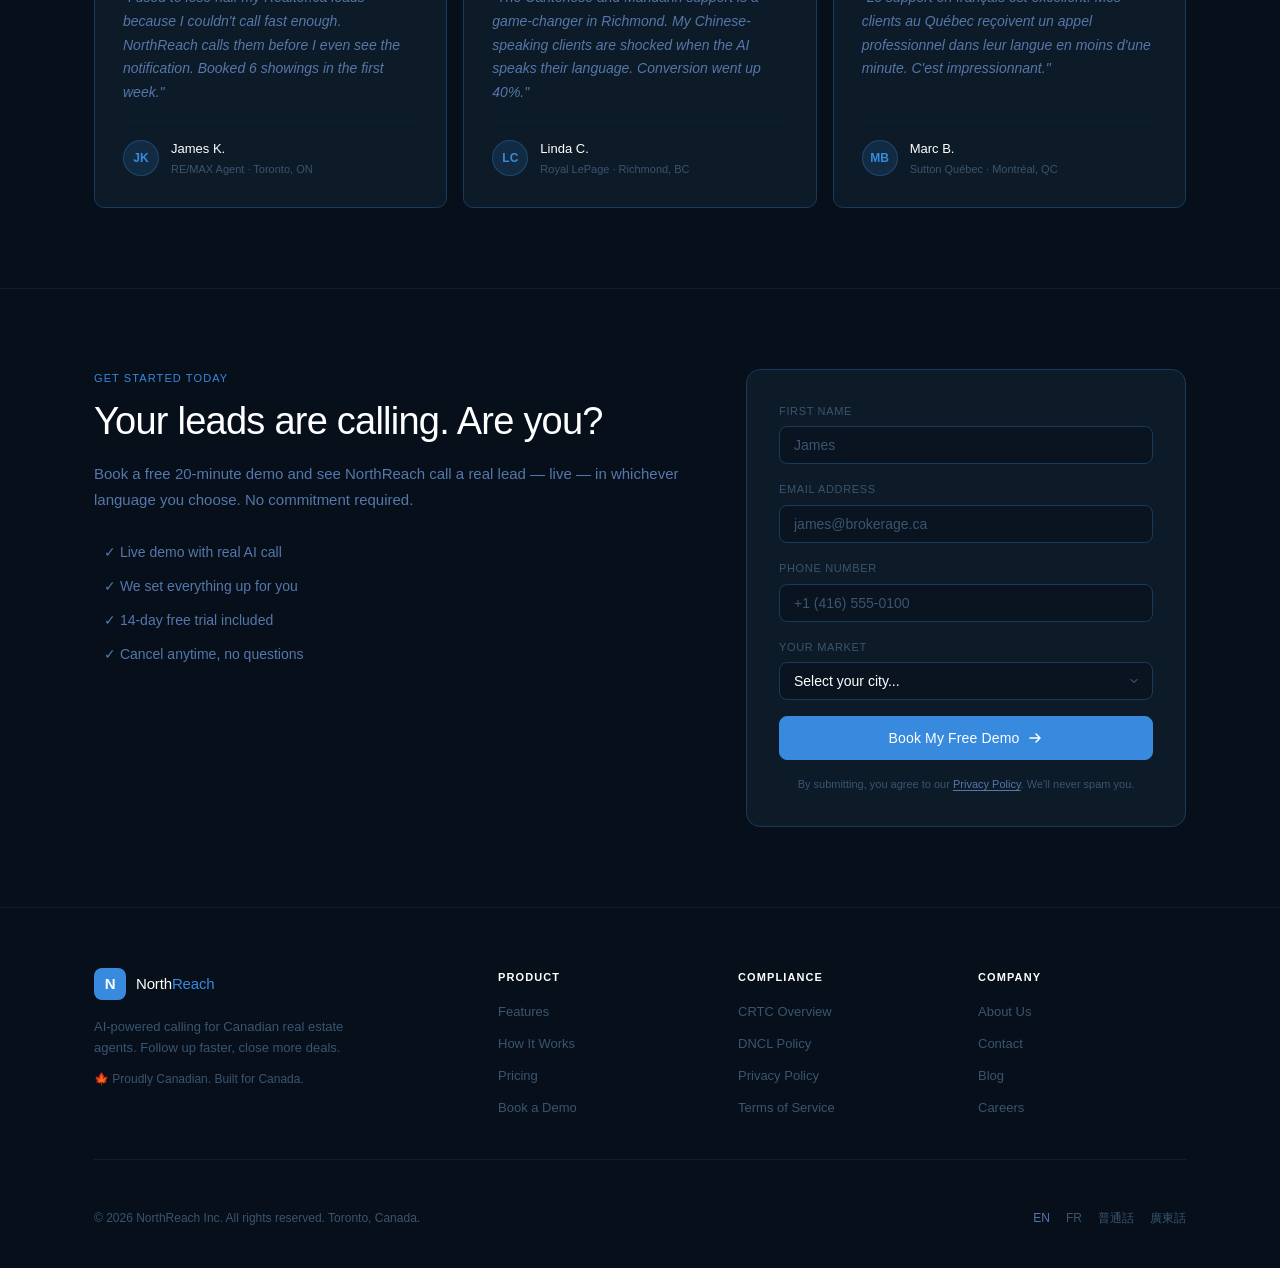
==== commit b13bd0d1: "Bump footer copyright year to 2026" ====
--- a/index.html
+++ b/index.html
@@ -851,7 +851,7 @@
       </div>
 
       <div class="footer__bottom">
-        <p class="footer__copy">© 2025 NorthReach Inc. All rights reserved. Toronto, Canada.</p>
+        <p class="footer__copy">© 2026 NorthReach Inc. All rights reserved. Toronto, Canada.</p>
         <div class="footer__languages">
           <span class="footer__lang footer__lang--active">EN</span>
           <span class="footer__lang">FR</span>
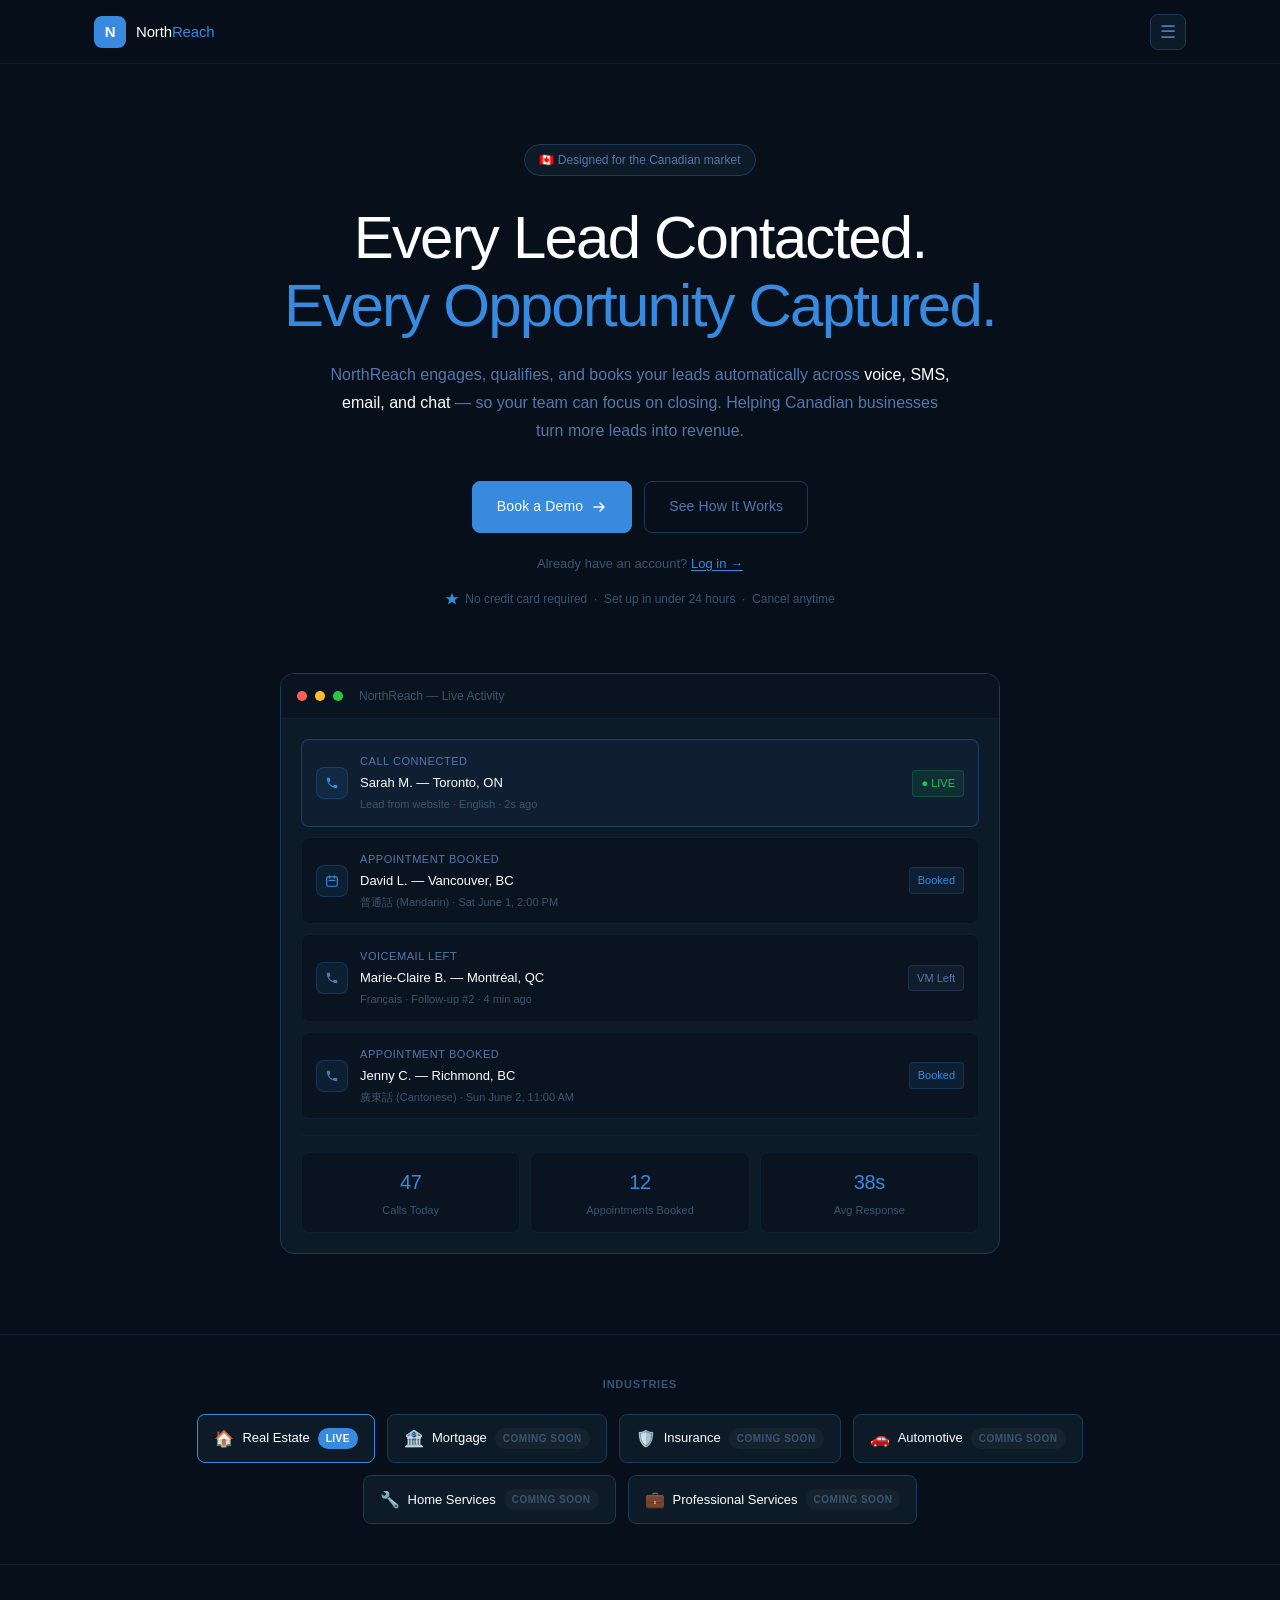
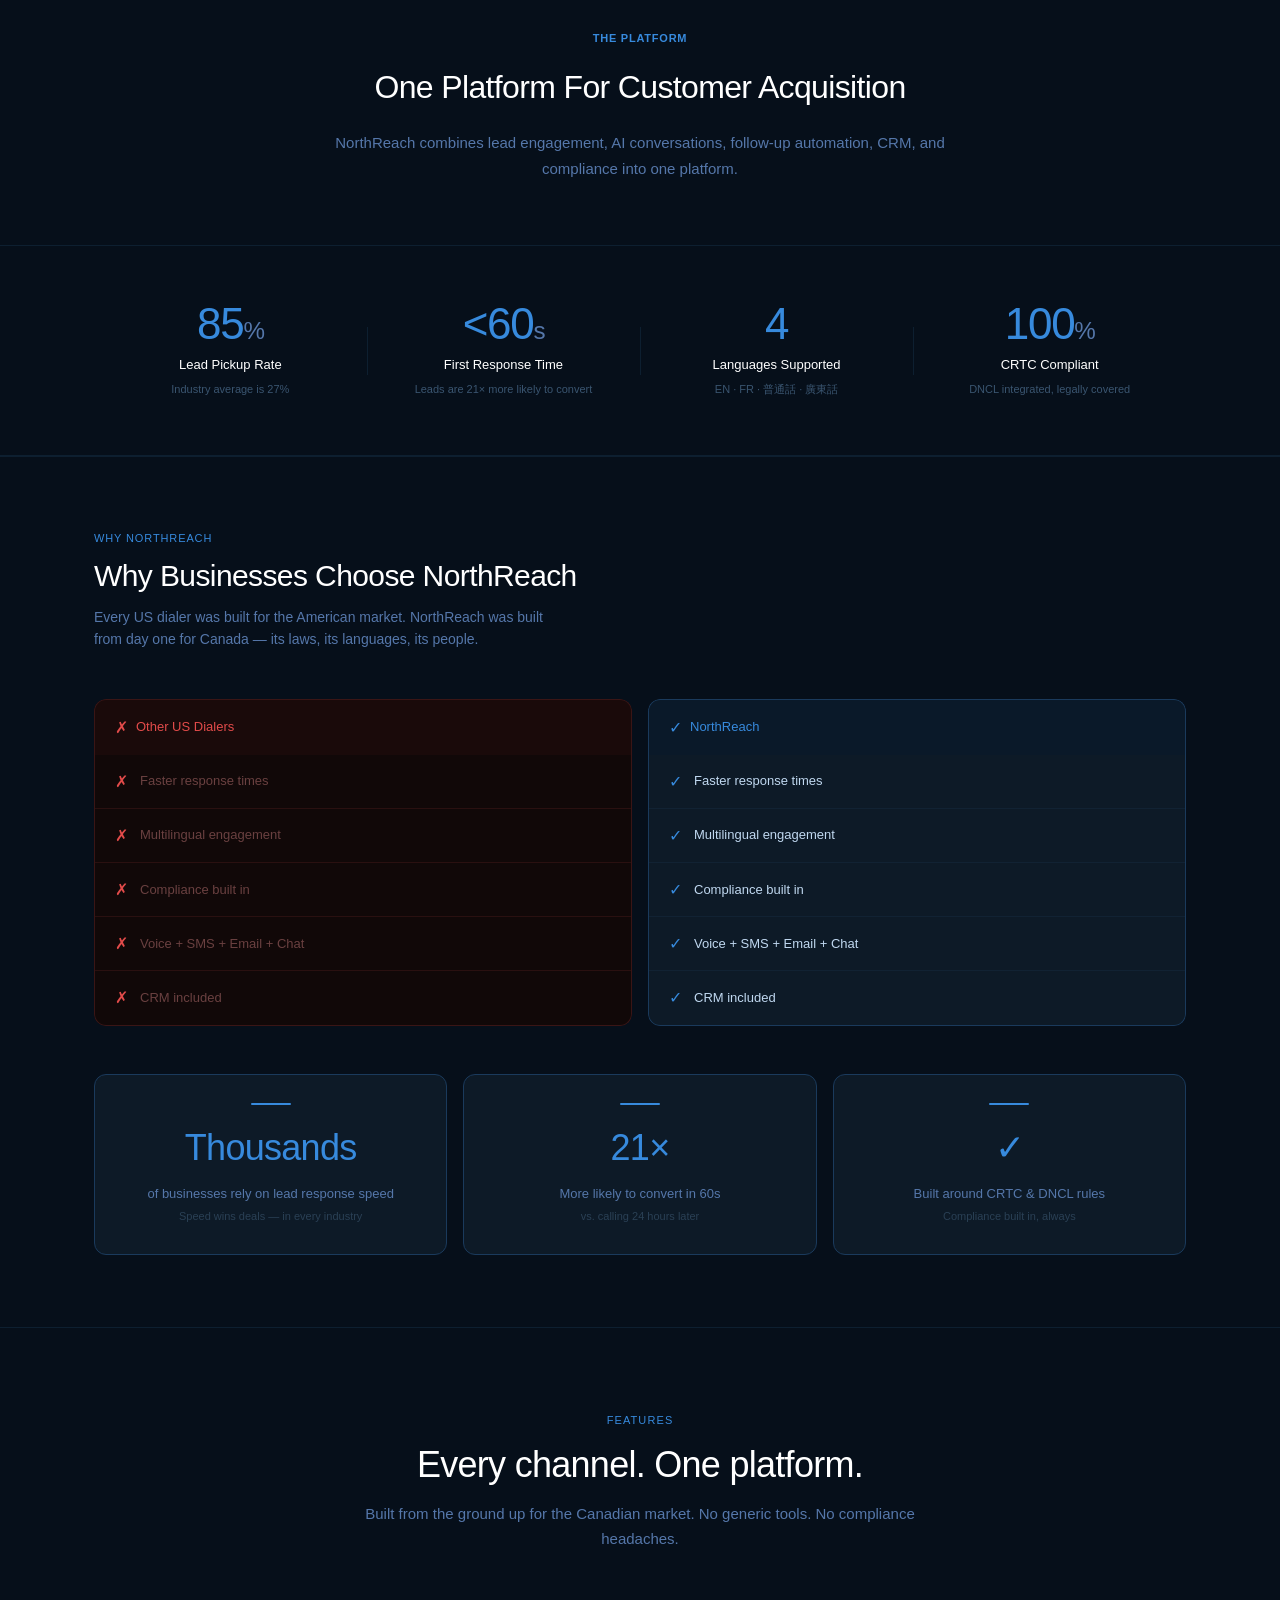
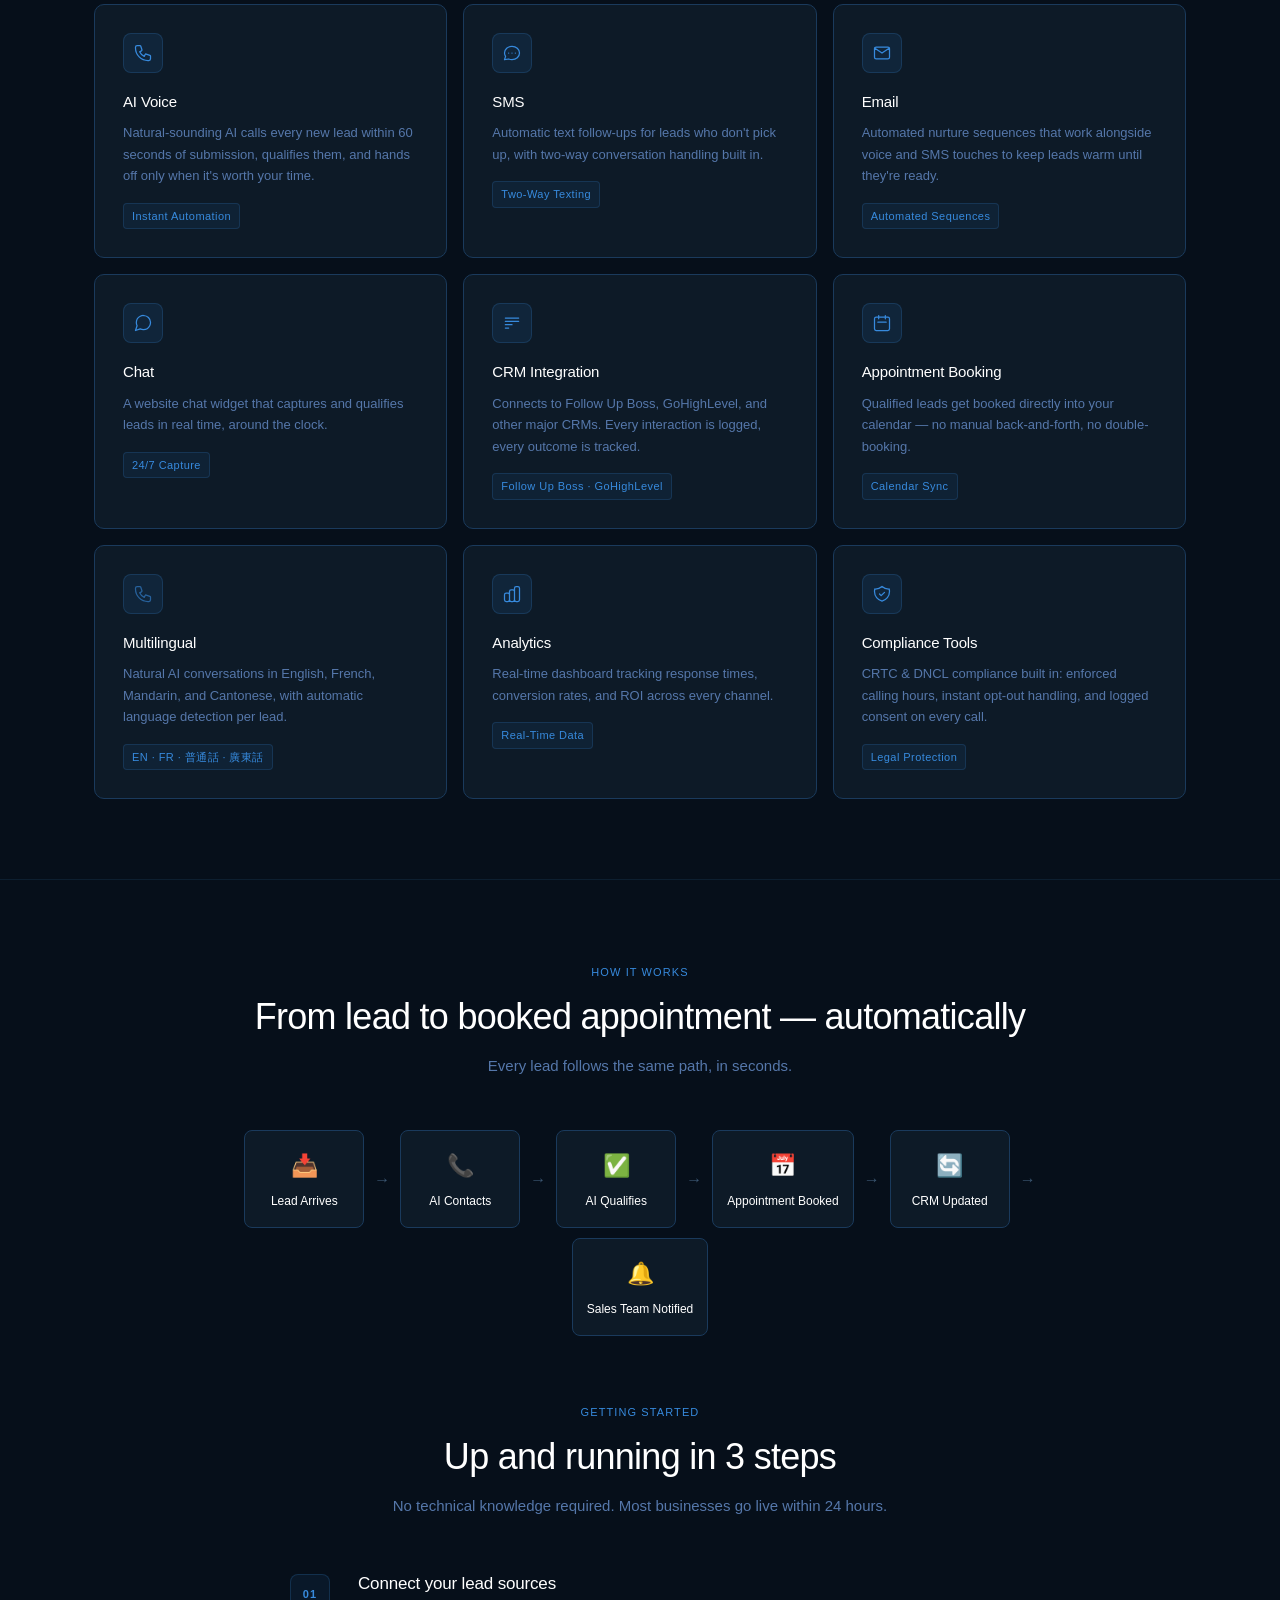
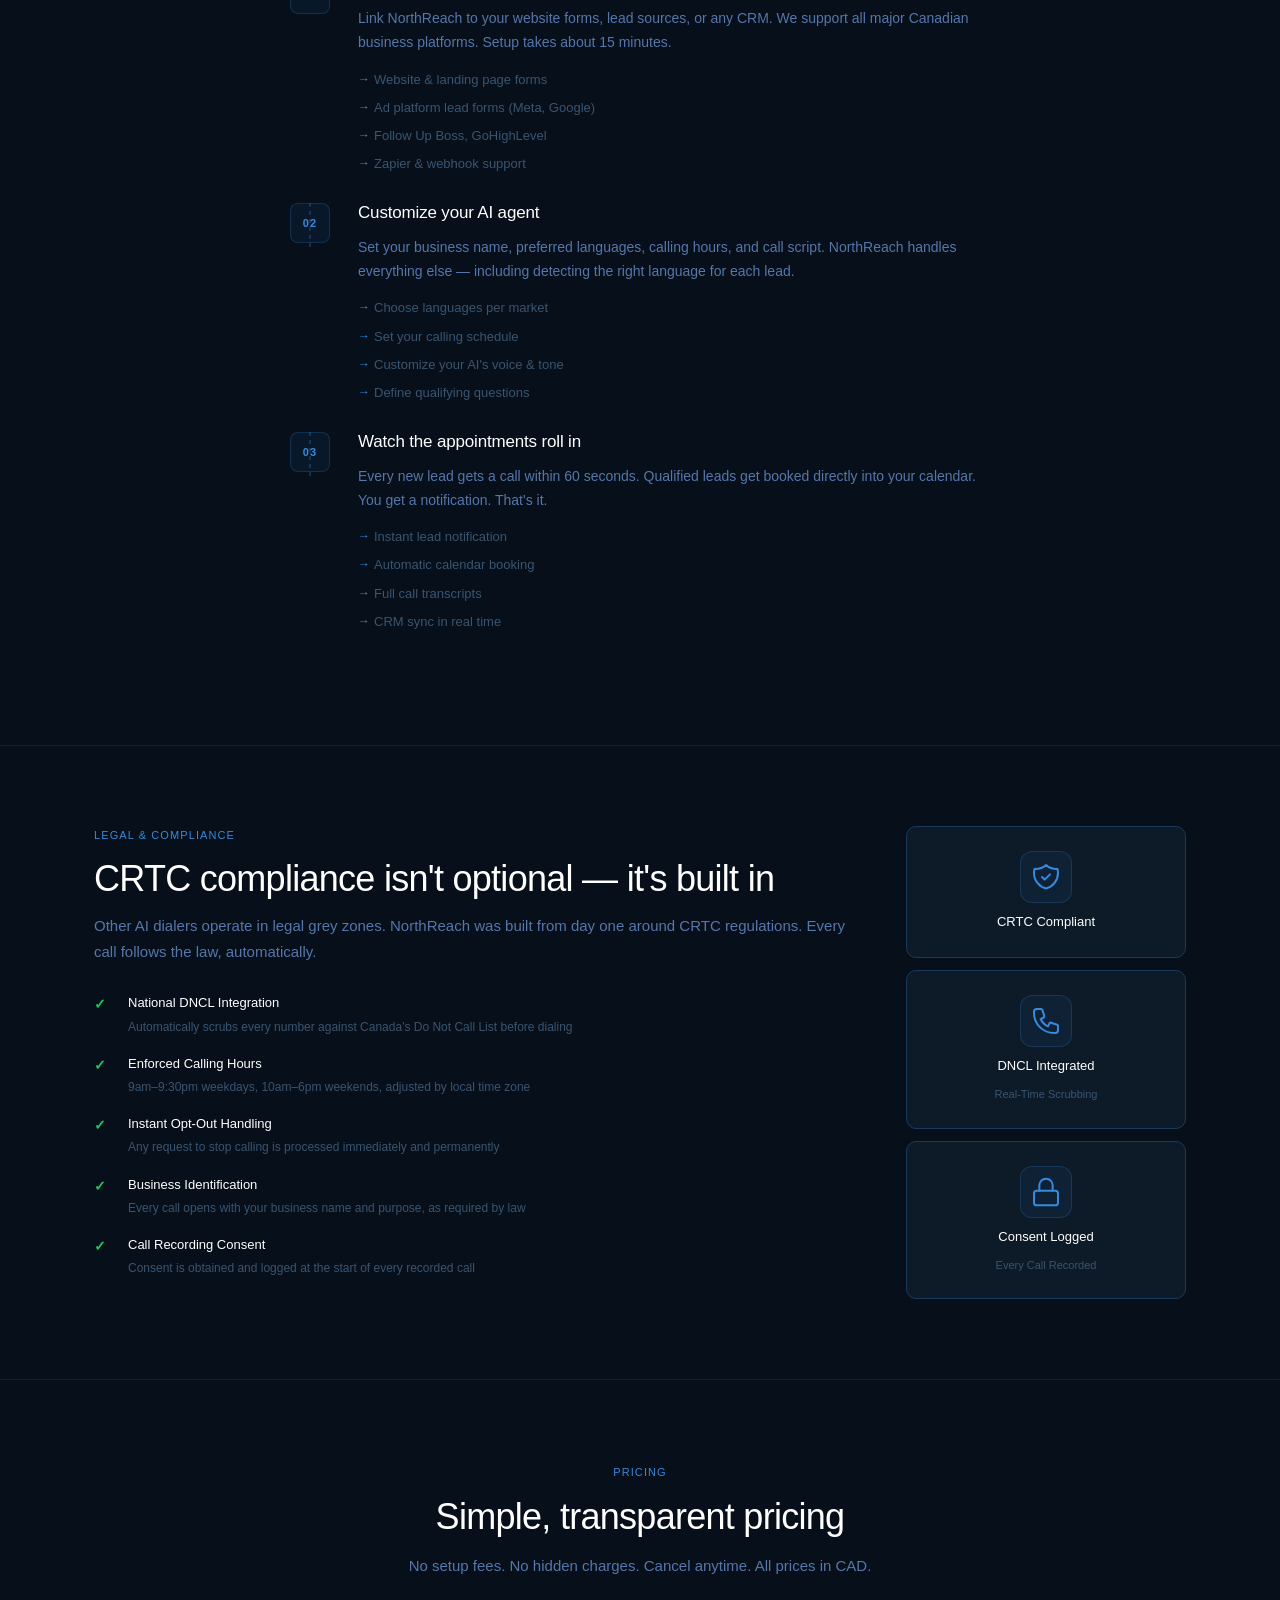
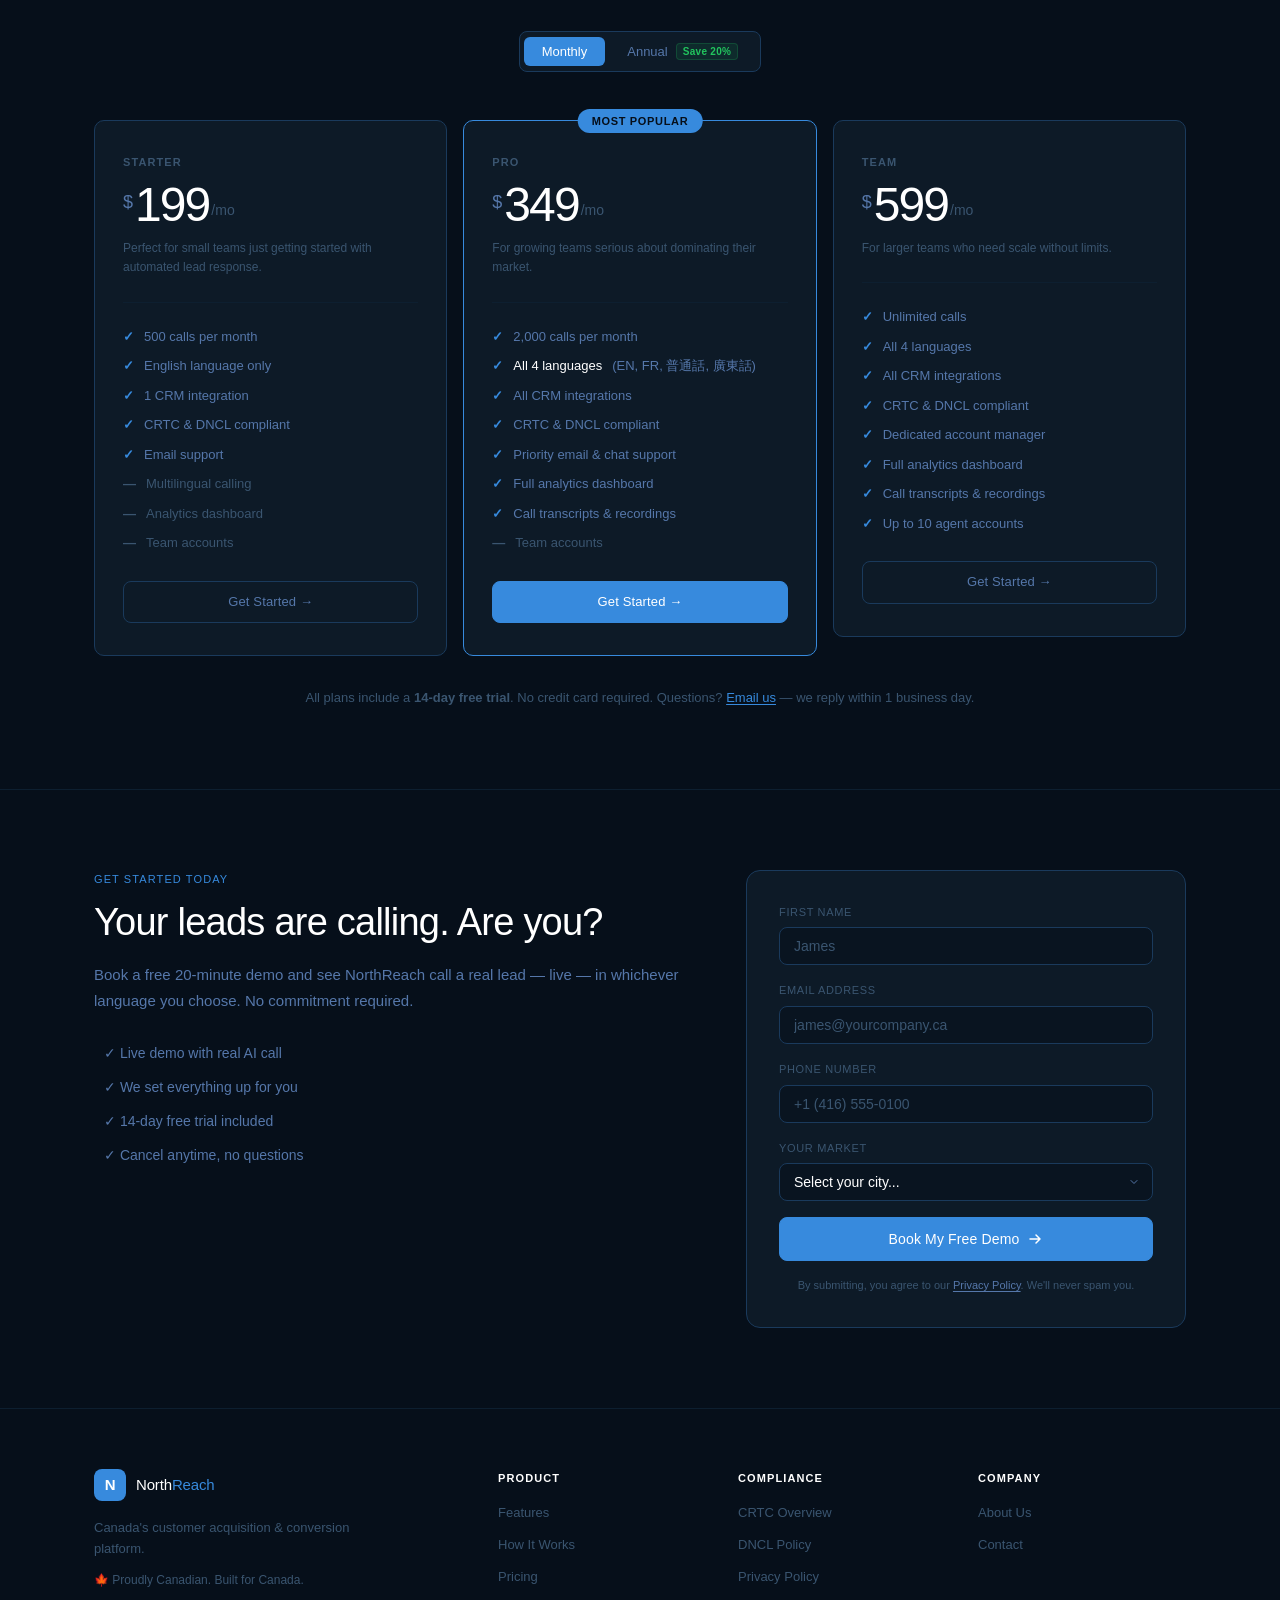
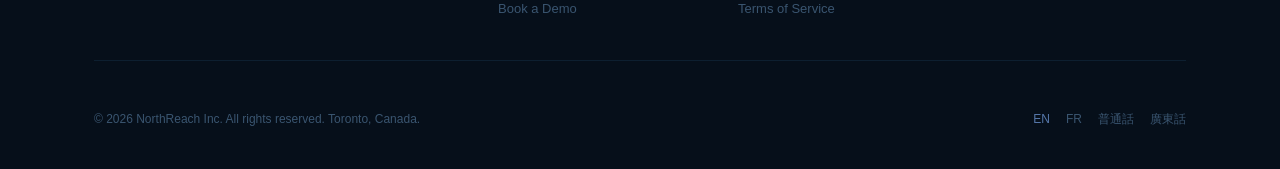
==== commit fd42aae7: "Reposition NorthReach as a multi-industry customer acquisition platform Remove fabricated testimonia" ====
--- a/index.html
+++ b/index.html
@@ -3,16 +3,16 @@
 <head>
   <meta charset="UTF-8" />
   <meta name="viewport" content="width=device-width, initial-scale=1.0" />
-  <meta name="description" content="NorthReach — AI-powered outbound dialer for Canadian real estate agents. Follows up on leads in 60 seconds, speaks 4 languages, and is 100% CRTC compliant." />
+  <meta name="description" content="NorthReach — Canada's customer acquisition &amp; conversion platform. Engages, qualifies, and books leads automatically across voice, SMS, email, and chat. 100% CRTC compliant." />
   <meta name="theme-color" content="#060f1a" />
 
   <!-- Open Graph -->
-  <meta property="og:title" content="NorthReach — Never Miss a Lead Again" />
-  <meta property="og:description" content="AI calling agent for Canadian real estate. Calls every lead in 60 seconds. English, French, Mandarin, Cantonese. 100% CRTC compliant." />
+  <meta property="og:title" content="NorthReach — Every Lead Contacted. Every Opportunity Captured." />
+  <meta property="og:description" content="Canada's customer acquisition &amp; conversion platform. Engages, qualifies, and books leads automatically across voice, SMS, email, and chat. Built for Canadian businesses — CRTC compliant, multilingual." />
   <meta property="og:type" content="website" />
   <meta property="og:url" content="https://northreachhq.com" />
 
-  <title>NorthReach — AI Calling for Canadian Real Estate</title>
+  <title>NorthReach — Customer Acquisition &amp; Conversion Platform</title>
   <link rel="stylesheet" href="styles/main.css?v=2" />
   <link rel="icon" type="image/svg+xml" href="assets/favicon.svg" />
 </head>
@@ -34,11 +34,10 @@
 
       <!-- Desktop nav links -->
       <nav class="nav__links" aria-label="Main navigation">
-        <a href="#features" class="nav__link">Features</a>
-        <a href="#how-it-works" class="nav__link">How It Works</a>
-        <a href="#why-us" class="nav__link">Why Us</a>
+        <a href="#features" class="nav__link">Solutions</a>
+        <a href="#industries" class="nav__link">Industries</a>
         <a href="#pricing" class="nav__link">Pricing</a>
-        <a href="#compliance" class="nav__link">Compliance</a>
+        <a href="#demo" class="nav__link">Demo</a>
       </nav>
 
       <!-- Nav CTA -->
@@ -70,11 +69,10 @@
 
         <!-- Nav links -->
         <nav class="nav__panel-links">
-          <a href="#features"     class="nav__panel-link">Features     <span class="nav__arrow">→</span></a>
-          <a href="#how-it-works" class="nav__panel-link">How It Works <span class="nav__arrow">→</span></a>
-          <a href="#why-us"       class="nav__panel-link">Why Us       <span class="nav__arrow">→</span></a>
-          <a href="pricing.html"  class="nav__panel-link">Pricing      <span class="nav__arrow">→</span></a>
-          <a href="#compliance"   class="nav__panel-link">Compliance   <span class="nav__arrow">→</span></a>
+          <a href="#features"    class="nav__panel-link">Solutions  <span class="nav__arrow">→</span></a>
+          <a href="#industries"  class="nav__panel-link">Industries <span class="nav__arrow">→</span></a>
+          <a href="pricing.html" class="nav__panel-link">Pricing    <span class="nav__arrow">→</span></a>
+          <a href="#demo"        class="nav__panel-link">Demo       <span class="nav__arrow">→</span></a>
         </nav>
 
         <!-- Auth CTAs -->
@@ -95,25 +93,23 @@
     <div class="container">
 
       <div class="hero__badge">
-        <span class="badge__dot"></span>
-        <span>Now live in Toronto &amp; Vancouver</span>
+        <span>🇨🇦 Designed for the Canadian market</span>
       </div>
 
       <h1 class="hero__headline">
-        Your AI Calling Agent<br />
-        <span class="text-accent">Never Misses a Lead</span>
+        Every Lead Contacted.<br />
+        <span class="text-accent">Every Opportunity Captured.</span>
       </h1>
 
       <p class="hero__subheadline">
-        NorthReach calls every new lead within <strong>60 seconds</strong> — automatically.
-        It speaks <strong>English, French, Mandarin, and Cantonese</strong>,
-        books showings directly into your calendar, and is <strong>100% CRTC compliant</strong>.
-        Built exclusively for Canadian real estate agents.
+        NorthReach engages, qualifies, and books your leads automatically across
+        <strong>voice, SMS, email, and chat</strong> — so your team can focus on closing.
+        Helping Canadian businesses turn more leads into revenue.
       </p>
 
       <div class="hero__actions">
-        <a href="get-started.html?plan=pro" class="btn btn--primary btn--lg">
-          Start Free Trial
+        <a href="#demo" class="btn btn--primary btn--lg">
+          Book a Demo
           <svg width="16" height="16" viewBox="0 0 16 16" fill="none" aria-hidden="true"><path d="M3 8h10M9 4l4 4-4 4" stroke="currentColor" stroke-width="1.5" stroke-linecap="round" stroke-linejoin="round"/></svg>
         </a>
         <a href="#how-it-works" class="btn btn--ghost btn--lg">See How It Works</a>
@@ -146,7 +142,7 @@
               <div class="feed__content">
                 <span class="feed__label">Call Connected</span>
                 <span class="feed__name">Sarah M. — Toronto, ON</span>
-                <span class="feed__detail">Lead from Realtor.ca · English · 2s ago</span>
+                <span class="feed__detail">Lead from website · English · 2s ago</span>
               </div>
               <span class="feed__status feed__status--live">● LIVE</span>
             </div>
@@ -156,7 +152,7 @@
                 <svg width="14" height="14" viewBox="0 0 24 24" fill="none"><path d="M8 7V3m8 4V3m-9 8h10M5 21h14a2 2 0 002-2V7a2 2 0 00-2-2H5a2 2 0 00-2 2v12a2 2 0 002 2z" stroke="#378ADD" stroke-width="2" stroke-linecap="round" stroke-linejoin="round"/></svg>
               </div>
               <div class="feed__content">
-                <span class="feed__label">Showing Booked</span>
+                <span class="feed__label">Appointment Booked</span>
                 <span class="feed__name">David L. — Vancouver, BC</span>
                 <span class="feed__detail">普通話 (Mandarin) · Sat June 1, 2:00 PM</span>
               </div>
@@ -180,7 +176,7 @@
                 <svg width="14" height="14" viewBox="0 0 24 24" fill="none"><path d="M6.6 10.8c1.4 2.8 3.8 5.1 6.6 6.6l2.2-2.2c.3-.3.7-.4 1-.2 1.1.4 2.3.6 3.6.6.6 0 1 .4 1 1V20c0 .6-.4 1-1 1C11 21 3 13 3 4c0-.6.4-1 1-1h3.5c.6 0 1 .4 1 1 0 1.3.2 2.5.6 3.6.1.3 0 .7-.2 1L6.6 10.8z" fill="#5577aa"/></svg>
               </div>
               <div class="feed__content">
-                <span class="feed__label">Showing Booked</span>
+                <span class="feed__label">Appointment Booked</span>
                 <span class="feed__name">Jenny C. — Richmond, BC</span>
                 <span class="feed__detail">廣東話 (Cantonese) · Sun June 2, 11:00 AM</span>
               </div>
@@ -196,7 +192,7 @@
             </div>
             <div class="mockup__stat">
               <span class="mockup__stat-value">12</span>
-              <span class="mockup__stat-label">Showings Booked</span>
+              <span class="mockup__stat-label">Appointments Booked</span>
             </div>
             <div class="mockup__stat">
               <span class="mockup__stat-value">38s</span>
@@ -206,6 +202,67 @@
         </div>
       </div>
 
+    </div>
+  </section>
+
+
+  <!-- =============================
+       INDUSTRIES ROW
+  ============================= -->
+  <section class="industries" id="industries">
+    <div class="container">
+      <span class="industries__eyebrow">Industries</span>
+      <div class="industries__row">
+
+        <div class="industries__item industries__item--live">
+          <span class="industries__icon">🏠</span>
+          <span class="industries__name">Real Estate</span>
+          <span class="industries__status industries__status--live">Live</span>
+        </div>
+
+        <div class="industries__item">
+          <span class="industries__icon">🏦</span>
+          <span class="industries__name">Mortgage</span>
+          <span class="industries__status">Coming Soon</span>
+        </div>
+
+        <div class="industries__item">
+          <span class="industries__icon">🛡️</span>
+          <span class="industries__name">Insurance</span>
+          <span class="industries__status">Coming Soon</span>
+        </div>
+
+        <div class="industries__item">
+          <span class="industries__icon">🚗</span>
+          <span class="industries__name">Automotive</span>
+          <span class="industries__status">Coming Soon</span>
+        </div>
+
+        <div class="industries__item">
+          <span class="industries__icon">🔧</span>
+          <span class="industries__name">Home Services</span>
+          <span class="industries__status">Coming Soon</span>
+        </div>
+
+        <div class="industries__item">
+          <span class="industries__icon">💼</span>
+          <span class="industries__name">Professional Services</span>
+          <span class="industries__status">Coming Soon</span>
+        </div>
+
+      </div>
+    </div>
+  </section>
+
+
+  <!-- =============================
+       VISION STATEMENT
+  ============================= -->
+  <section class="vision">
+    <div class="container">
+      <span class="vision__eyebrow">The Platform</span>
+      <h2 class="vision__title">One Platform For Customer Acquisition</h2>
+      <p class="vision__desc">NorthReach combines lead engagement, AI conversations, follow-up automation, CRM, and compliance into one platform.</p>
     </div>
   </section>
 
@@ -260,7 +317,7 @@
 
       <!-- Eyebrow + Headline -->
       <div class="why-us__eyebrow">Why NorthReach</div>
-      <h2 class="why-us__title">Why Canadian agents choose NorthReach over US tools</h2>
+      <h2 class="why-us__title">Why Businesses Choose NorthReach</h2>
       <p class="why-us__subline">Every US dialer was built for the American market. NorthReach was built from day one for Canada — its laws, its languages, its people.</p>
 
       <!-- Comparison cards -->
@@ -273,12 +330,11 @@
             Other US Dialers
           </div>
           <div class="why-us__compare-body why-us__compare-body--bad">
-            <div class="why-us__compare-row"><span class="why-us__icon-x">✗</span><span>CRTC compliance built in</span></div>
-            <div class="why-us__compare-row"><span class="why-us__icon-x">✗</span><span>French language support</span></div>
-            <div class="why-us__compare-row"><span class="why-us__icon-x">✗</span><span>Mandarin + Cantonese AI voice</span></div>
-            <div class="why-us__compare-row"><span class="why-us__icon-x">✗</span><span>Canadian phone numbers</span></div>
-            <div class="why-us__compare-row"><span class="why-us__icon-x">✗</span><span>Do Not Call list integration</span></div>
-            <div class="why-us__compare-row"><span class="why-us__icon-x">✗</span><span>Setup in under 24 hours</span></div>
+            <div class="why-us__compare-row"><span class="why-us__icon-x">✗</span><span>Faster response times</span></div>
+            <div class="why-us__compare-row"><span class="why-us__icon-x">✗</span><span>Multilingual engagement</span></div>
+            <div class="why-us__compare-row"><span class="why-us__icon-x">✗</span><span>Compliance built in</span></div>
+            <div class="why-us__compare-row"><span class="why-us__icon-x">✗</span><span>Voice + SMS + Email + Chat</span></div>
+            <div class="why-us__compare-row"><span class="why-us__icon-x">✗</span><span>CRM included</span></div>
           </div>
         </div>
 
@@ -289,12 +345,11 @@
             NorthReach
           </div>
           <div class="why-us__compare-body why-us__compare-body--good">
-            <div class="why-us__compare-row"><span class="why-us__icon-check">✓</span><span class="why-us__row-label--good">CRTC compliance built in</span></div>
-            <div class="why-us__compare-row"><span class="why-us__icon-check">✓</span><span class="why-us__row-label--good">French language support</span></div>
-            <div class="why-us__compare-row"><span class="why-us__icon-check">✓</span><span class="why-us__row-label--good">Mandarin + Cantonese AI voice</span></div>
-            <div class="why-us__compare-row"><span class="why-us__icon-check">✓</span><span class="why-us__row-label--good">Canadian phone numbers</span></div>
-            <div class="why-us__compare-row"><span class="why-us__icon-check">✓</span><span class="why-us__row-label--good">Do Not Call list integration</span></div>
-            <div class="why-us__compare-row"><span class="why-us__icon-check">✓</span><span class="why-us__row-label--good">Setup in under 24 hours</span></div>
+            <div class="why-us__compare-row"><span class="why-us__icon-check">✓</span><span class="why-us__row-label--good">Faster response times</span></div>
+            <div class="why-us__compare-row"><span class="why-us__icon-check">✓</span><span class="why-us__row-label--good">Multilingual engagement</span></div>
+            <div class="why-us__compare-row"><span class="why-us__icon-check">✓</span><span class="why-us__row-label--good">Compliance built in</span></div>
+            <div class="why-us__compare-row"><span class="why-us__icon-check">✓</span><span class="why-us__row-label--good">Voice + SMS + Email + Chat</span></div>
+            <div class="why-us__compare-row"><span class="why-us__icon-check">✓</span><span class="why-us__row-label--good">CRM included</span></div>
           </div>
         </div>
 
@@ -305,9 +360,9 @@
 
         <div class="why-us__stat-card">
           <div class="why-us__stat-bar" aria-hidden="true"></div>
-          <div class="why-us__stat-number">160,000+</div>
-          <div class="why-us__stat-label">Canadian real estate agents</div>
-          <div class="why-us__stat-desc">Your entire addressable market</div>
+          <div class="why-us__stat-number">Thousands</div>
+          <div class="why-us__stat-label">of businesses rely on lead response speed</div>
+          <div class="why-us__stat-desc">Speed wins deals — in every industry</div>
         </div>
 
         <div class="why-us__stat-card">
@@ -319,8 +374,8 @@
 
         <div class="why-us__stat-card">
           <div class="why-us__stat-bar" aria-hidden="true"></div>
-          <div class="why-us__stat-number">$0</div>
-          <div class="why-us__stat-label">CRTC fines for our users</div>
+          <div class="why-us__stat-number">✓</div>
+          <div class="why-us__stat-label">Built around CRTC &amp; DNCL rules</div>
           <div class="why-us__stat-desc">Compliance built in, always</div>
         </div>
 
@@ -338,64 +393,91 @@
 
       <div class="section-header">
         <span class="section-label">Features</span>
-        <h2 class="section-title">Everything your calling system needs</h2>
-        <p class="section-desc">Built from the ground up for the Canadian real estate market. No generic tools. No compliance headaches.</p>
+        <h2 class="section-title">Every channel. One platform.</h2>
+        <p class="section-desc">Built from the ground up for the Canadian market. No generic tools. No compliance headaches.</p>
       </div>
 
       <div class="features__grid">
-
-        <div class="card">
-          <div class="card__icon">
-            <svg width="20" height="20" viewBox="0 0 24 24" fill="none" aria-hidden="true"><path d="M13 10V3L4 14h7v7l9-11h-7z" stroke="#378ADD" stroke-width="1.5" stroke-linecap="round" stroke-linejoin="round"/></svg>
-          </div>
-          <h3 class="card__title">60-Second Lead Response</h3>
-          <p class="card__desc">The moment a lead submits a form — from Realtor.ca, Zillow, or your website — NorthReach calls them automatically. No delays. No manual work.</p>
-          <span class="card__tag">Instant Automation</span>
-        </div>
 
         <div class="card">
           <div class="card__icon">
             <svg width="20" height="20" viewBox="0 0 24 24" fill="none" aria-hidden="true"><path d="M3 5a2 2 0 012-2h3.28a1 1 0 01.948.684l1.498 4.493a1 1 0 01-.502 1.21l-2.257 1.13a11.042 11.042 0 005.516 5.516l1.13-2.257a1 1 0 011.21-.502l4.493 1.498a1 1 0 01.684.949V19a2 2 0 01-2 2h-1C9.716 21 3 14.284 3 6V5z" stroke="#378ADD" stroke-width="1.5" stroke-linecap="round" stroke-linejoin="round"/></svg>
           </div>
-          <h3 class="card__title">4-Language AI Voice</h3>
-          <p class="card__desc">Natural-sounding AI conversations in English, French, Mandarin, and Cantonese. Detects the lead's language and switches automatically.</p>
+          <h3 class="card__title">AI Voice</h3>
+          <p class="card__desc">Natural-sounding AI calls every new lead within 60 seconds of submission, qualifies them, and hands off only when it's worth your time.</p>
+          <span class="card__tag">Instant Automation</span>
+        </div>
+
+        <div class="card">
+          <div class="card__icon">
+            <svg width="20" height="20" viewBox="0 0 24 24" fill="none" aria-hidden="true"><path d="M8 12h.01M12 12h.01M16 12h.01M21 12c0 4.418-4.03 8-9 8a9.86 9.86 0 01-4-.8L3 20l1.3-3.9A8.94 8.94 0 013 12c0-4.418 4.03-8 9-8s9 3.582 9 8z" stroke="#378ADD" stroke-width="1.5" stroke-linecap="round" stroke-linejoin="round"/></svg>
+          </div>
+          <h3 class="card__title">SMS</h3>
+          <p class="card__desc">Automatic text follow-ups for leads who don't pick up, with two-way conversation handling built in.</p>
+          <span class="card__tag">Two-Way Texting</span>
+        </div>
+
+        <div class="card">
+          <div class="card__icon">
+            <svg width="20" height="20" viewBox="0 0 24 24" fill="none" aria-hidden="true"><path d="M3 6l9 6 9-6M5 5h14a2 2 0 012 2v10a2 2 0 01-2 2H5a2 2 0 01-2-2V7a2 2 0 012-2z" stroke="#378ADD" stroke-width="1.5" stroke-linecap="round" stroke-linejoin="round"/></svg>
+          </div>
+          <h3 class="card__title">Email</h3>
+          <p class="card__desc">Automated nurture sequences that work alongside voice and SMS touches to keep leads warm until they're ready.</p>
+          <span class="card__tag">Automated Sequences</span>
+        </div>
+
+        <div class="card">
+          <div class="card__icon">
+            <svg width="20" height="20" viewBox="0 0 24 24" fill="none" aria-hidden="true"><path d="M21 11.5a8.38 8.38 0 01-.9 3.8 8.5 8.5 0 01-7.6 4.7 8.38 8.38 0 01-3.8-.9L3 21l1.9-5.7a8.38 8.38 0 01-.9-3.8 8.5 8.5 0 014.7-7.6 8.38 8.38 0 013.8-.9h.5a8.48 8.48 0 018 8v.5z" stroke="#378ADD" stroke-width="1.5" stroke-linecap="round" stroke-linejoin="round"/></svg>
+          </div>
+          <h3 class="card__title">Chat</h3>
+          <p class="card__desc">A website chat widget that captures and qualifies leads in real time, around the clock.</p>
+          <span class="card__tag">24/7 Capture</span>
+        </div>
+
+        <div class="card">
+          <div class="card__icon">
+            <svg width="20" height="20" viewBox="0 0 24 24" fill="none" aria-hidden="true"><path d="M4 6h16M4 10h16M4 14h8m-8 4h4" stroke="#378ADD" stroke-width="1.5" stroke-linecap="round" stroke-linejoin="round"/></svg>
+          </div>
+          <h3 class="card__title">CRM Integration</h3>
+          <p class="card__desc">Connects to Follow Up Boss, GoHighLevel, and other major CRMs. Every interaction is logged, every outcome is tracked.</p>
+          <span class="card__tag">Follow Up Boss · GoHighLevel</span>
+        </div>
+
+        <div class="card">
+          <div class="card__icon">
+            <svg width="20" height="20" viewBox="0 0 24 24" fill="none" aria-hidden="true"><path d="M8 7V3m8 4V3m-9 8h10M5 21h14a2 2 0 002-2V7a2 2 0 00-2-2H5a2 2 0 00-2 2v12a2 2 0 002 2z" stroke="#378ADD" stroke-width="1.5" stroke-linecap="round" stroke-linejoin="round"/></svg>
+          </div>
+          <h3 class="card__title">Appointment Booking</h3>
+          <p class="card__desc">Qualified leads get booked directly into your calendar — no manual back-and-forth, no double-booking.</p>
+          <span class="card__tag">Calendar Sync</span>
+        </div>
+
+        <div class="card">
+          <div class="card__icon">
+            <svg width="20" height="20" viewBox="0 0 24 24" fill="none" aria-hidden="true"><path d="M3 5a2 2 0 012-2h3.28a1 1 0 01.948.684l1.498 4.493a1 1 0 01-.502 1.21l-2.257 1.13a11.042 11.042 0 005.516 5.516l1.13-2.257a1 1 0 011.21-.502l4.493 1.498a1 1 0 01.684.949V19a2 2 0 01-2 2h-1C9.716 21 3 14.284 3 6V5z" stroke="#378ADD" stroke-width="1.5" stroke-linecap="round" stroke-linejoin="round" opacity="0.6"/></svg>
+          </div>
+          <h3 class="card__title">Multilingual</h3>
+          <p class="card__desc">Natural AI conversations in English, French, Mandarin, and Cantonese, with automatic language detection per lead.</p>
           <span class="card__tag">EN · FR · 普通話 · 廣東話</span>
+        </div>
+
+        <div class="card">
+          <div class="card__icon">
+            <svg width="20" height="20" viewBox="0 0 24 24" fill="none" aria-hidden="true"><path d="M9 19v-6a2 2 0 00-2-2H5a2 2 0 00-2 2v6a2 2 0 002 2h2a2 2 0 002-2zm0 0V9a2 2 0 012-2h2a2 2 0 012 2v10m-6 0a2 2 0 002 2h2a2 2 0 002-2m0 0V5a2 2 0 012-2h2a2 2 0 012 2v14a2 2 0 01-2 2h-2a2 2 0 01-2-2z" stroke="#378ADD" stroke-width="1.5" stroke-linecap="round" stroke-linejoin="round"/></svg>
+          </div>
+          <h3 class="card__title">Analytics</h3>
+          <p class="card__desc">Real-time dashboard tracking response times, conversion rates, and ROI across every channel.</p>
+          <span class="card__tag">Real-Time Data</span>
         </div>
 
         <div class="card">
           <div class="card__icon">
             <svg width="20" height="20" viewBox="0 0 24 24" fill="none" aria-hidden="true"><path d="M9 12l2 2 4-4m5.618-4.016A11.955 11.955 0 0112 2.944a11.955 11.955 0 01-8.618 3.04A12.02 12.02 0 003 9c0 5.591 3.824 10.29 9 11.622 5.176-1.332 9-6.03 9-11.622 0-1.042-.133-2.052-.382-3.016z" stroke="#378ADD" stroke-width="1.5" stroke-linecap="round" stroke-linejoin="round"/></svg>
           </div>
-          <h3 class="card__title">CRTC Compliance Built-In</h3>
-          <p class="card__desc">Integrated with Canada's National Do Not Call List. Enforces calling hours by time zone. Handles opt-outs instantly. You're legally covered.</p>
+          <h3 class="card__title">Compliance Tools</h3>
+          <p class="card__desc">CRTC &amp; DNCL compliance built in: enforced calling hours, instant opt-out handling, and logged consent on every call.</p>
           <span class="card__tag">Legal Protection</span>
-        </div>
-
-        <div class="card">
-          <div class="card__icon">
-            <svg width="20" height="20" viewBox="0 0 24 24" fill="none" aria-hidden="true"><path d="M8 7V3m8 4V3m-9 8h10M5 21h14a2 2 0 002-2V7a2 2 0 00-2-2H5a2 2 0 00-2 2v12a2 2 0 002 2z" stroke="#378ADD" stroke-width="1.5" stroke-linecap="round" stroke-linejoin="round"/></svg>
-          </div>
-          <h3 class="card__title">Automatic Showing Booking</h3>
-          <p class="card__desc">NorthReach qualifies the lead, handles objections, and books the showing directly into your calendar — without you lifting a finger.</p>
-          <span class="card__tag">Calendar Sync</span>
-        </div>
-
-        <div class="card">
-          <div class="card__icon">
-            <svg width="20" height="20" viewBox="0 0 24 24" fill="none" aria-hidden="true"><path d="M4 6h16M4 10h16M4 14h8m-8 4h4" stroke="#378ADD" stroke-width="1.5" stroke-linecap="round" stroke-linejoin="round"/></svg>
-          </div>
-          <h3 class="card__title">CRM Integration</h3>
-          <p class="card__desc">Connects to Follow Up Boss, GoHighLevel, and other major CRMs. Every call is logged, every outcome is tracked. Your pipeline stays clean.</p>
-          <span class="card__tag">Follow Up Boss · GoHighLevel</span>
-        </div>
-
-        <div class="card">
-          <div class="card__icon">
-            <svg width="20" height="20" viewBox="0 0 24 24" fill="none" aria-hidden="true"><path d="M9 19v-6a2 2 0 00-2-2H5a2 2 0 00-2 2v6a2 2 0 002 2h2a2 2 0 002-2zm0 0V9a2 2 0 012-2h2a2 2 0 012 2v10m-6 0a2 2 0 002 2h2a2 2 0 002-2m0 0V5a2 2 0 012-2h2a2 2 0 012 2v14a2 2 0 01-2 2h-2a2 2 0 01-2-2z" stroke="#378ADD" stroke-width="1.5" stroke-linecap="round" stroke-linejoin="round"/></svg>
-          </div>
-          <h3 class="card__title">Live Analytics Dashboard</h3>
-          <p class="card__desc">See every call, every outcome, every booking in real time. Track pickup rates, conversion rates, and ROI from one clean dashboard.</p>
-          <span class="card__tag">Real-Time Data</span>
         </div>
 
       </div>
@@ -411,8 +493,46 @@
 
       <div class="section-header">
         <span class="section-label">How It Works</span>
+        <h2 class="section-title">From lead to booked appointment — automatically</h2>
+        <p class="section-desc">Every lead follows the same path, in seconds.</p>
+      </div>
+
+      <div class="flow">
+        <div class="flow__step">
+          <span class="flow__icon">📥</span>
+          <span class="flow__label">Lead Arrives</span>
+        </div>
+        <span class="flow__arrow" aria-hidden="true">→</span>
+        <div class="flow__step">
+          <span class="flow__icon">📞</span>
+          <span class="flow__label">AI Contacts</span>
+        </div>
+        <span class="flow__arrow" aria-hidden="true">→</span>
+        <div class="flow__step">
+          <span class="flow__icon">✅</span>
+          <span class="flow__label">AI Qualifies</span>
+        </div>
+        <span class="flow__arrow" aria-hidden="true">→</span>
+        <div class="flow__step">
+          <span class="flow__icon">📅</span>
+          <span class="flow__label">Appointment Booked</span>
+        </div>
+        <span class="flow__arrow" aria-hidden="true">→</span>
+        <div class="flow__step">
+          <span class="flow__icon">🔄</span>
+          <span class="flow__label">CRM Updated</span>
+        </div>
+        <span class="flow__arrow" aria-hidden="true">→</span>
+        <div class="flow__step">
+          <span class="flow__icon">🔔</span>
+          <span class="flow__label">Sales Team Notified</span>
+        </div>
+      </div>
+
+      <div class="section-header section-header--spaced">
+        <span class="section-label">Getting Started</span>
         <h2 class="section-title">Up and running in 3 steps</h2>
-        <p class="section-desc">No technical knowledge required. Most agents go live within 24 hours.</p>
+        <p class="section-desc">No technical knowledge required. Most businesses go live within 24 hours.</p>
       </div>
 
       <div class="steps">
@@ -421,10 +541,10 @@
           <div class="step__number">01</div>
           <div class="step__body">
             <h3 class="step__title">Connect your lead sources</h3>
-            <p class="step__desc">Link NorthReach to Realtor.ca, your website forms, or any CRM. We support all major Canadian real estate platforms. Setup takes about 15 minutes.</p>
+            <p class="step__desc">Link NorthReach to your website forms, lead sources, or any CRM. We support all major Canadian business platforms. Setup takes about 15 minutes.</p>
             <ul class="step__list">
-              <li>Realtor.ca &amp; MLS feeds</li>
-              <li>Website contact forms</li>
+              <li>Website &amp; landing page forms</li>
+              <li>Ad platform lead forms (Meta, Google)</li>
               <li>Follow Up Boss, GoHighLevel</li>
               <li>Zapier &amp; webhook support</li>
             </ul>
@@ -456,7 +576,7 @@
         <div class="step">
           <div class="step__number">03</div>
           <div class="step__body">
-            <h3 class="step__title">Watch the showings roll in</h3>
+            <h3 class="step__title">Watch the appointments roll in</h3>
             <p class="step__desc">Every new lead gets a call within 60 seconds. Qualified leads get booked directly into your calendar. You get a notification. That's it.</p>
             <ul class="step__list">
               <li>Instant lead notification</li>
@@ -532,7 +652,6 @@
               <svg width="32" height="32" viewBox="0 0 24 24" fill="none" aria-hidden="true"><path d="M9 12l2 2 4-4m5.618-4.016A11.955 11.955 0 0112 2.944a11.955 11.955 0 01-8.618 3.04A12.02 12.02 0 003 9c0 5.591 3.824 10.29 9 11.622 5.176-1.332 9-6.03 9-11.622 0-1.042-.133-2.052-.382-3.016z" stroke="#378ADD" stroke-width="1.5" stroke-linecap="round" stroke-linejoin="round"/></svg>
             </div>
             <span class="compliance__badge-title">CRTC Compliant</span>
-            <span class="compliance__badge-sub">Verified · 2025</span>
           </div>
           <div class="compliance__badge">
             <div class="compliance__badge-icon">
@@ -587,7 +706,7 @@
               <span class="pricing__period">/mo</span>
             </div>
             <p class="pricing__savings" data-savings="480" aria-live="polite"></p>
-            <p class="pricing__tagline">Perfect for solo agents just getting started with AI calling.</p>
+            <p class="pricing__tagline">Perfect for small teams just getting started with automated lead response.</p>
           </div>
           <ul class="pricing__features">
             <li><span class="feat__check">✓</span> 500 calls per month</li>
@@ -613,7 +732,7 @@
               <span class="pricing__period">/mo</span>
             </div>
             <p class="pricing__savings" data-savings="840" aria-live="polite"></p>
-            <p class="pricing__tagline">For active agents serious about dominating their market.</p>
+            <p class="pricing__tagline">For growing teams serious about dominating their market.</p>
           </div>
           <ul class="pricing__features">
             <li><span class="feat__check">✓</span> 2,000 calls per month</li>
@@ -638,7 +757,7 @@
               <span class="pricing__period">/mo</span>
             </div>
             <p class="pricing__savings" data-savings="1440" aria-live="polite"></p>
-            <p class="pricing__tagline">For brokerages and teams who need scale without limits.</p>
+            <p class="pricing__tagline">For larger teams who need scale without limits.</p>
           </div>
           <ul class="pricing__features">
             <li><span class="feat__check">✓</span> Unlimited calls</li>
@@ -665,60 +784,6 @@
 
 
   <!-- =============================
-       TESTIMONIALS
-  ============================= -->
-  <section class="testimonials" id="testimonials">
-    <div class="container">
-
-      <div class="section-header">
-        <span class="section-label">Testimonials</span>
-        <h2 class="section-title">Agents across Canada trust NorthReach</h2>
-      </div>
-
-      <div class="testimonials__grid">
-
-        <div class="testimonial__card">
-          <div class="testimonial__stars" aria-label="5 out of 5 stars">★★★★★</div>
-          <p class="testimonial__quote">I used to lose half my Realtor.ca leads because I couldn't call fast enough. NorthReach calls them before I even see the notification. Booked 6 showings in the first week.</p>
-          <div class="testimonial__author">
-            <div class="testimonial__avatar">JK</div>
-            <div>
-              <span class="testimonial__name">James K.</span>
-              <span class="testimonial__role">RE/MAX Agent · Toronto, ON</span>
-            </div>
-          </div>
-        </div>
-
-        <div class="testimonial__card">
-          <div class="testimonial__stars" aria-label="5 out of 5 stars">★★★★★</div>
-          <p class="testimonial__quote">The Cantonese and Mandarin support is a game-changer in Richmond. My Chinese-speaking clients are shocked when the AI speaks their language. Conversion went up 40%.</p>
-          <div class="testimonial__author">
-            <div class="testimonial__avatar">LC</div>
-            <div>
-              <span class="testimonial__name">Linda C.</span>
-              <span class="testimonial__role">Royal LePage · Richmond, BC</span>
-            </div>
-          </div>
-        </div>
-
-        <div class="testimonial__card">
-          <div class="testimonial__stars" aria-label="5 out of 5 stars">★★★★★</div>
-          <p class="testimonial__quote testimonial__quote--fr">Le support en français est excellent. Mes clients au Québec reçoivent un appel professionnel dans leur langue en moins d'une minute. C'est impressionnant.</p>
-          <div class="testimonial__author">
-            <div class="testimonial__avatar">MB</div>
-            <div>
-              <span class="testimonial__name">Marc B.</span>
-              <span class="testimonial__role">Sutton Québec · Montréal, QC</span>
-            </div>
-          </div>
-        </div>
-
-      </div>
-    </div>
-  </section>
-
-
-  <!-- =============================
        DEMO / CTA SECTION
   ============================= -->
   <section class="cta-section" id="demo">
@@ -760,7 +825,7 @@
             </div>
             <div class="form__group">
               <label class="form__label" for="email">Email Address</label>
-              <input class="form__input" type="email" id="email" name="email" placeholder="james@brokerage.ca" required autocomplete="email" />
+              <input class="form__input" type="email" id="email" name="email" placeholder="james@yourcompany.ca" required autocomplete="email" />
             </div>
             <div class="form__group">
               <label class="form__label" for="phone">Phone Number</label>
@@ -819,7 +884,7 @@
               <span class="nav__logo-maple">North</span><span class="nav__logo-call">Reach</span>
             </span>
           </a>
-          <p class="footer__tagline">AI-powered calling for Canadian real estate agents. Follow up faster, close more deals.</p>
+          <p class="footer__tagline">Canada's customer acquisition &amp; conversion platform.</p>
           <p class="footer__canada">🍁 Proudly Canadian. Built for Canada.</p>
         </div>
 
@@ -843,8 +908,6 @@
             <span class="footer__col-title">Company</span>
             <a href="about.html" class="footer__link">About Us</a>
             <a href="mailto:hello@northreachhq.com" class="footer__link">Contact</a>
-            <a href="index.html" class="footer__link">Blog</a>
-            <a href="index.html" class="footer__link">Careers</a>
           </div>
         </div>
 
--- a/styles/main.css
+++ b/styles/main.css
@@ -686,6 +686,111 @@
 
 
 /* =============================================================
+   8.5 INDUSTRIES ROW
+   ============================================================= */
+
+.industries {
+  padding: 40px 0;
+  border-top: 0.5px solid var(--border-faint);
+}
+
+.industries__eyebrow {
+  display: block;
+  font-size: 11px;
+  font-weight: 600;
+  text-transform: uppercase;
+  letter-spacing: 0.07em;
+  color: var(--text-muted);
+  text-align: center;
+  margin-bottom: 20px;
+}
+
+.industries__row {
+  display: flex;
+  flex-wrap: wrap;
+  justify-content: center;
+  gap: 12px;
+}
+
+.industries__item {
+  display: flex;
+  align-items: center;
+  gap: 8px;
+  padding: 10px 16px;
+  background: var(--bg-card);
+  border: 0.5px solid var(--border);
+  border-radius: var(--radius-sm);
+}
+
+.industries__icon {
+  font-size: 16px;
+}
+
+.industries__name {
+  font-size: 13px;
+  color: #ffffff;
+  font-weight: 500;
+}
+
+.industries__status {
+  font-size: 10px;
+  font-weight: 600;
+  text-transform: uppercase;
+  letter-spacing: 0.05em;
+  color: var(--text-muted);
+  padding: 2px 8px;
+  border-radius: 100px;
+  background: rgba(255,255,255,0.04);
+}
+
+.industries__status--live {
+  color: #ffffff;
+  background: var(--accent);
+}
+
+.industries__item--live {
+  border-color: var(--accent);
+}
+
+
+/* =============================================================
+   8.6 VISION STATEMENT
+   ============================================================= */
+
+.vision {
+  padding: 64px 0;
+  border-top: 0.5px solid var(--border-faint);
+  text-align: center;
+}
+
+.vision__eyebrow {
+  display: block;
+  font-size: 11px;
+  font-weight: 600;
+  text-transform: uppercase;
+  letter-spacing: 0.07em;
+  color: var(--accent);
+  margin-bottom: 12px;
+}
+
+.vision__title {
+  font-size: 32px;
+  font-weight: 500;
+  letter-spacing: -0.02em;
+  color: #ffffff;
+  margin-bottom: 16px;
+}
+
+.vision__desc {
+  font-size: 15px;
+  line-height: 1.7;
+  color: var(--text-sec);
+  max-width: 640px;
+  margin: 0 auto;
+}
+
+
+/* =============================================================
    9. STATS BAR
    ============================================================= */
 
@@ -990,6 +1095,49 @@
 
 .how-it-works {
   border-top: 0.5px solid var(--border-faint);
+}
+
+.flow {
+  display: flex;
+  flex-wrap: wrap;
+  align-items: center;
+  justify-content: center;
+  gap: 10px;
+  max-width: 900px;
+  margin: 0 auto;
+}
+
+.flow__step {
+  display: flex;
+  flex-direction: column;
+  align-items: center;
+  gap: 6px;
+  padding: 16px 14px;
+  background: var(--bg-card);
+  border: 0.5px solid var(--border);
+  border-radius: var(--radius-sm);
+  min-width: 120px;
+  text-align: center;
+}
+
+.flow__icon {
+  font-size: 22px;
+}
+
+.flow__label {
+  font-size: 12px;
+  color: #ffffff;
+  font-weight: 500;
+}
+
+.flow__arrow {
+  color: var(--text-muted);
+  font-size: 16px;
+  flex-shrink: 0;
+}
+
+.section-header--spaced {
+  margin-top: 64px;
 }
 
 .steps {
@@ -1394,84 +1542,6 @@
   color: var(--accent);
   text-decoration: underline;
   text-underline-offset: 2px;
-}
-
-
-/* =============================================================
-   15. TESTIMONIALS
-   ============================================================= */
-
-.testimonials {
-  border-top: 0.5px solid var(--border-faint);
-}
-
-.testimonials__grid {
-  display: grid;
-  grid-template-columns: repeat(3, 1fr);
-  gap: 16px;
-}
-
-.testimonial__card {
-  background: var(--bg-card);
-  border: 0.5px solid var(--border);
-  border-radius: var(--radius-md);
-  padding: 28px;
-  display: flex;
-  flex-direction: column;
-  gap: 16px;
-}
-
-.testimonial__stars {
-  color: #f59e0b;
-  font-size: 14px;
-  letter-spacing: 2px;
-}
-
-.testimonial__quote {
-  font-size: 14px;
-  color: var(--text-sec);
-  line-height: 1.7;
-  flex: 1;
-  font-style: italic;
-}
-
-.testimonial__quote::before { content: '"'; }
-.testimonial__quote::after  { content: '"'; }
-
-.testimonial__author {
-  display: flex;
-  align-items: center;
-  gap: 12px;
-  padding-top: 16px;
-  border-top: 0.5px solid var(--border-faint);
-}
-
-.testimonial__avatar {
-  width: 36px;
-  height: 36px;
-  border-radius: 50%;
-  background: rgba(55, 138, 221, 0.15);
-  border: 0.5px solid rgba(55, 138, 221, 0.3);
-  display: flex;
-  align-items: center;
-  justify-content: center;
-  font-size: 12px;
-  font-weight: 600;
-  color: var(--accent);
-  flex-shrink: 0;
-}
-
-.testimonial__name {
-  display: block;
-  font-size: 13px;
-  font-weight: 500;
-  color: var(--text-primary);
-}
-
-.testimonial__role {
-  display: block;
-  font-size: 11px;
-  color: var(--text-muted);
 }
 
 
@@ -1861,12 +1931,13 @@
   /* Steps */
   .step__connector { display: none; }
 
+  /* Flow diagram */
+  .flow { flex-direction: column; }
+  .flow__arrow { transform: rotate(90deg); }
+
   /* Pricing */
   .pricing__grid { grid-template-columns: 1fr; }
   .pricing__card--featured { order: -1; }
-
-  /* Testimonials */
-  .testimonials__grid { grid-template-columns: 1fr; }
 
   /* CTA */
   .cta__inner { grid-template-columns: 1fr; }
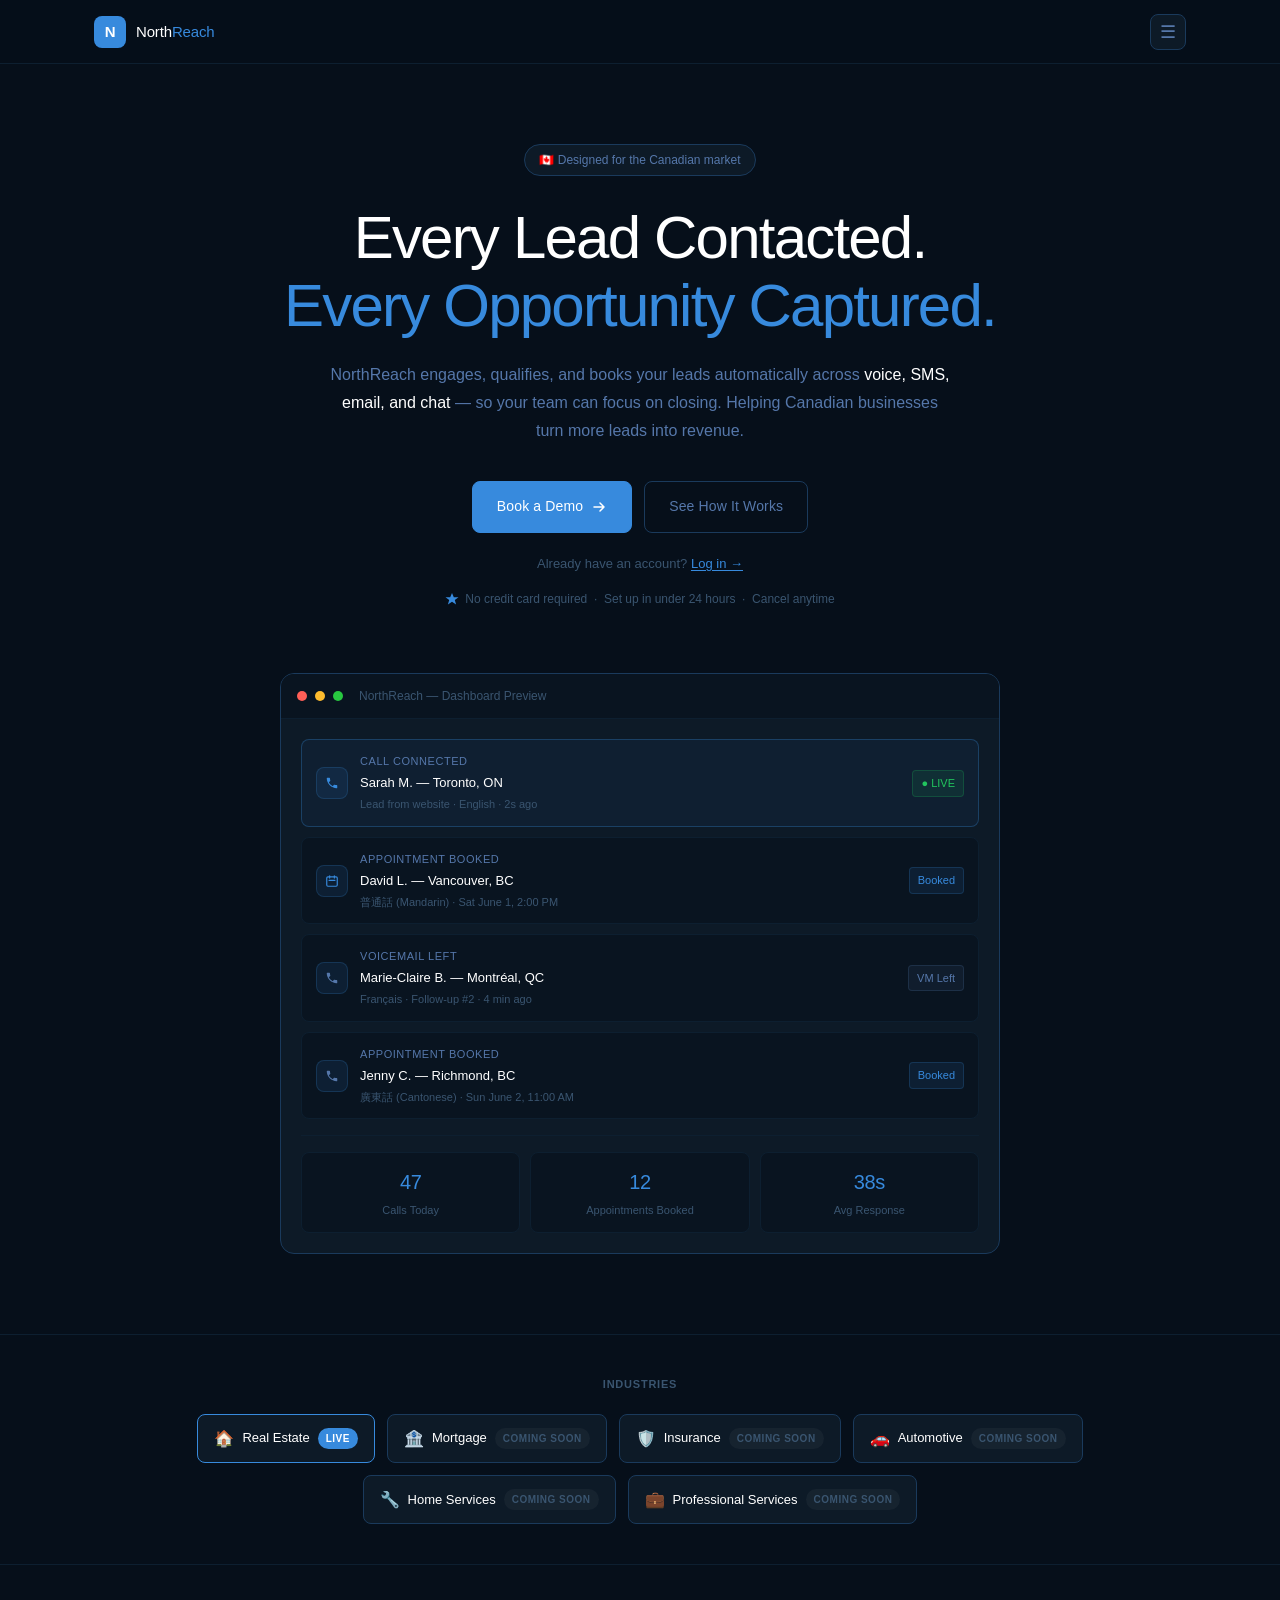
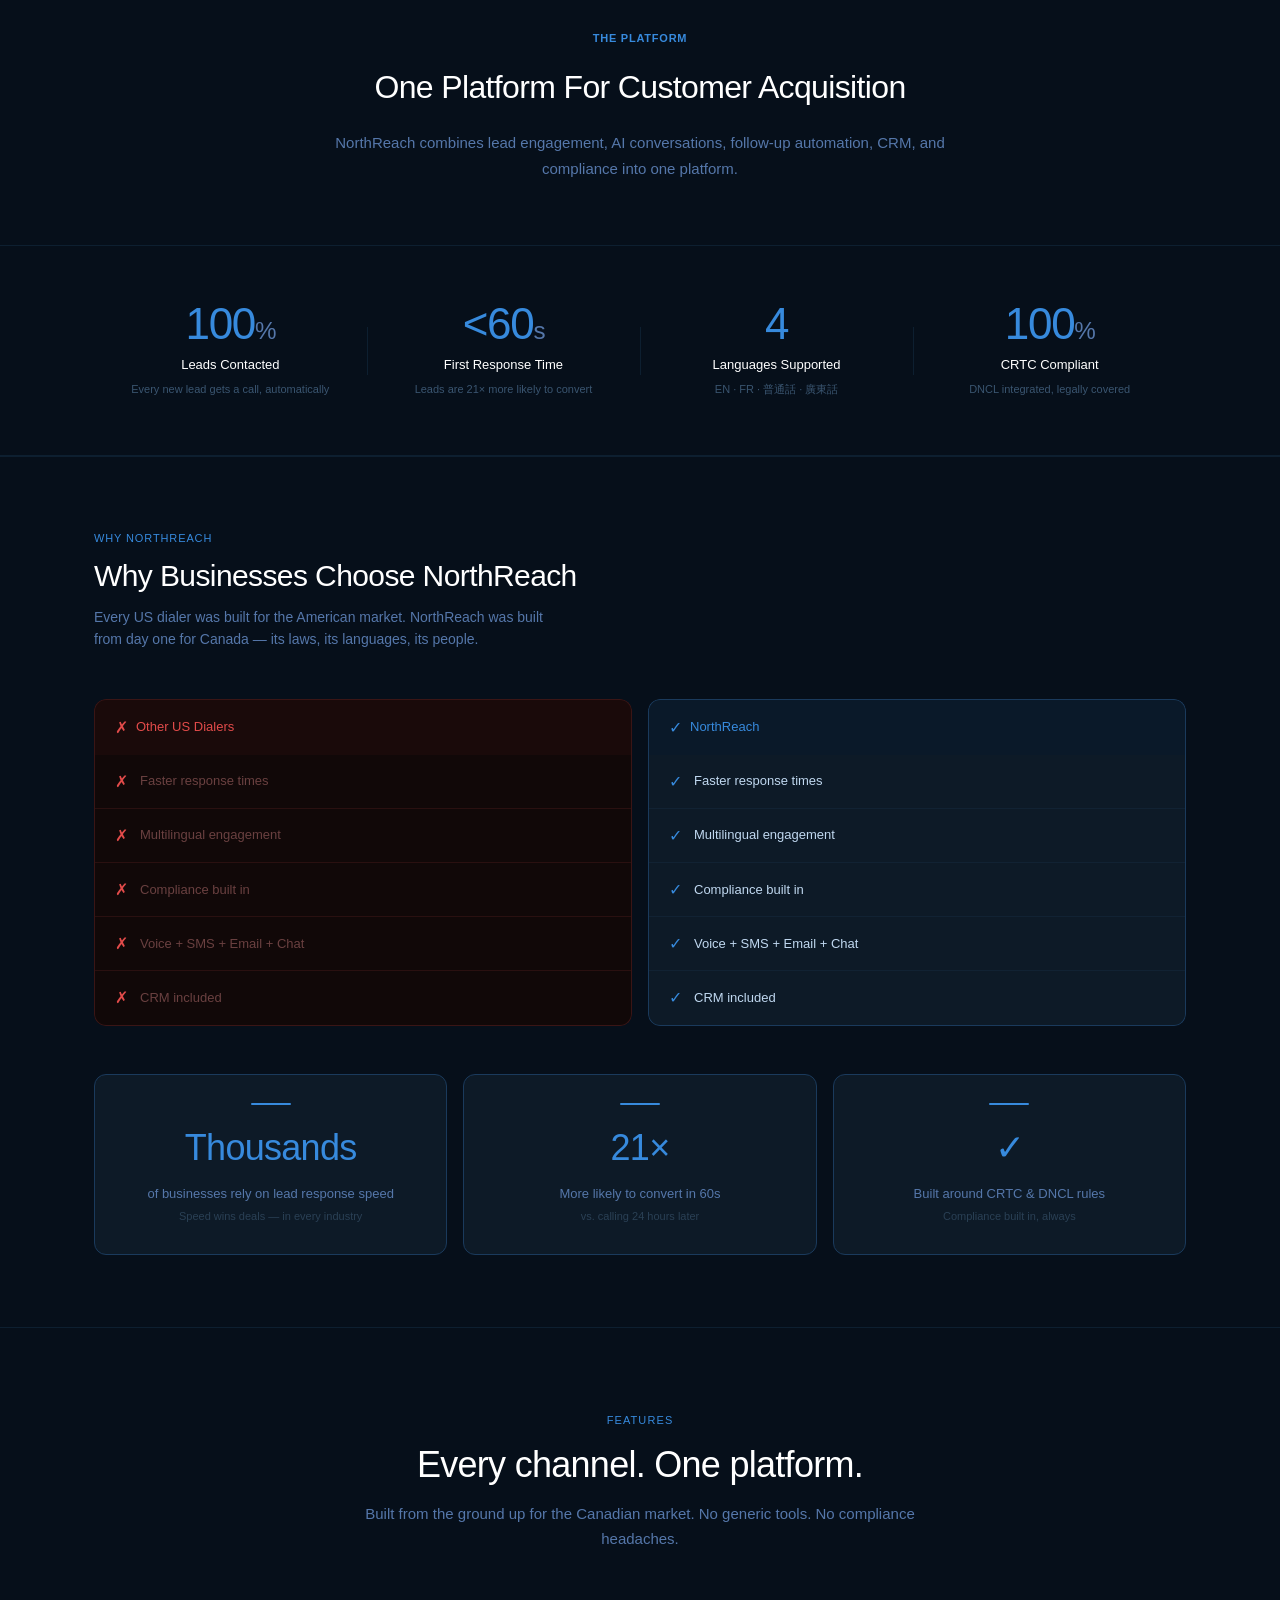
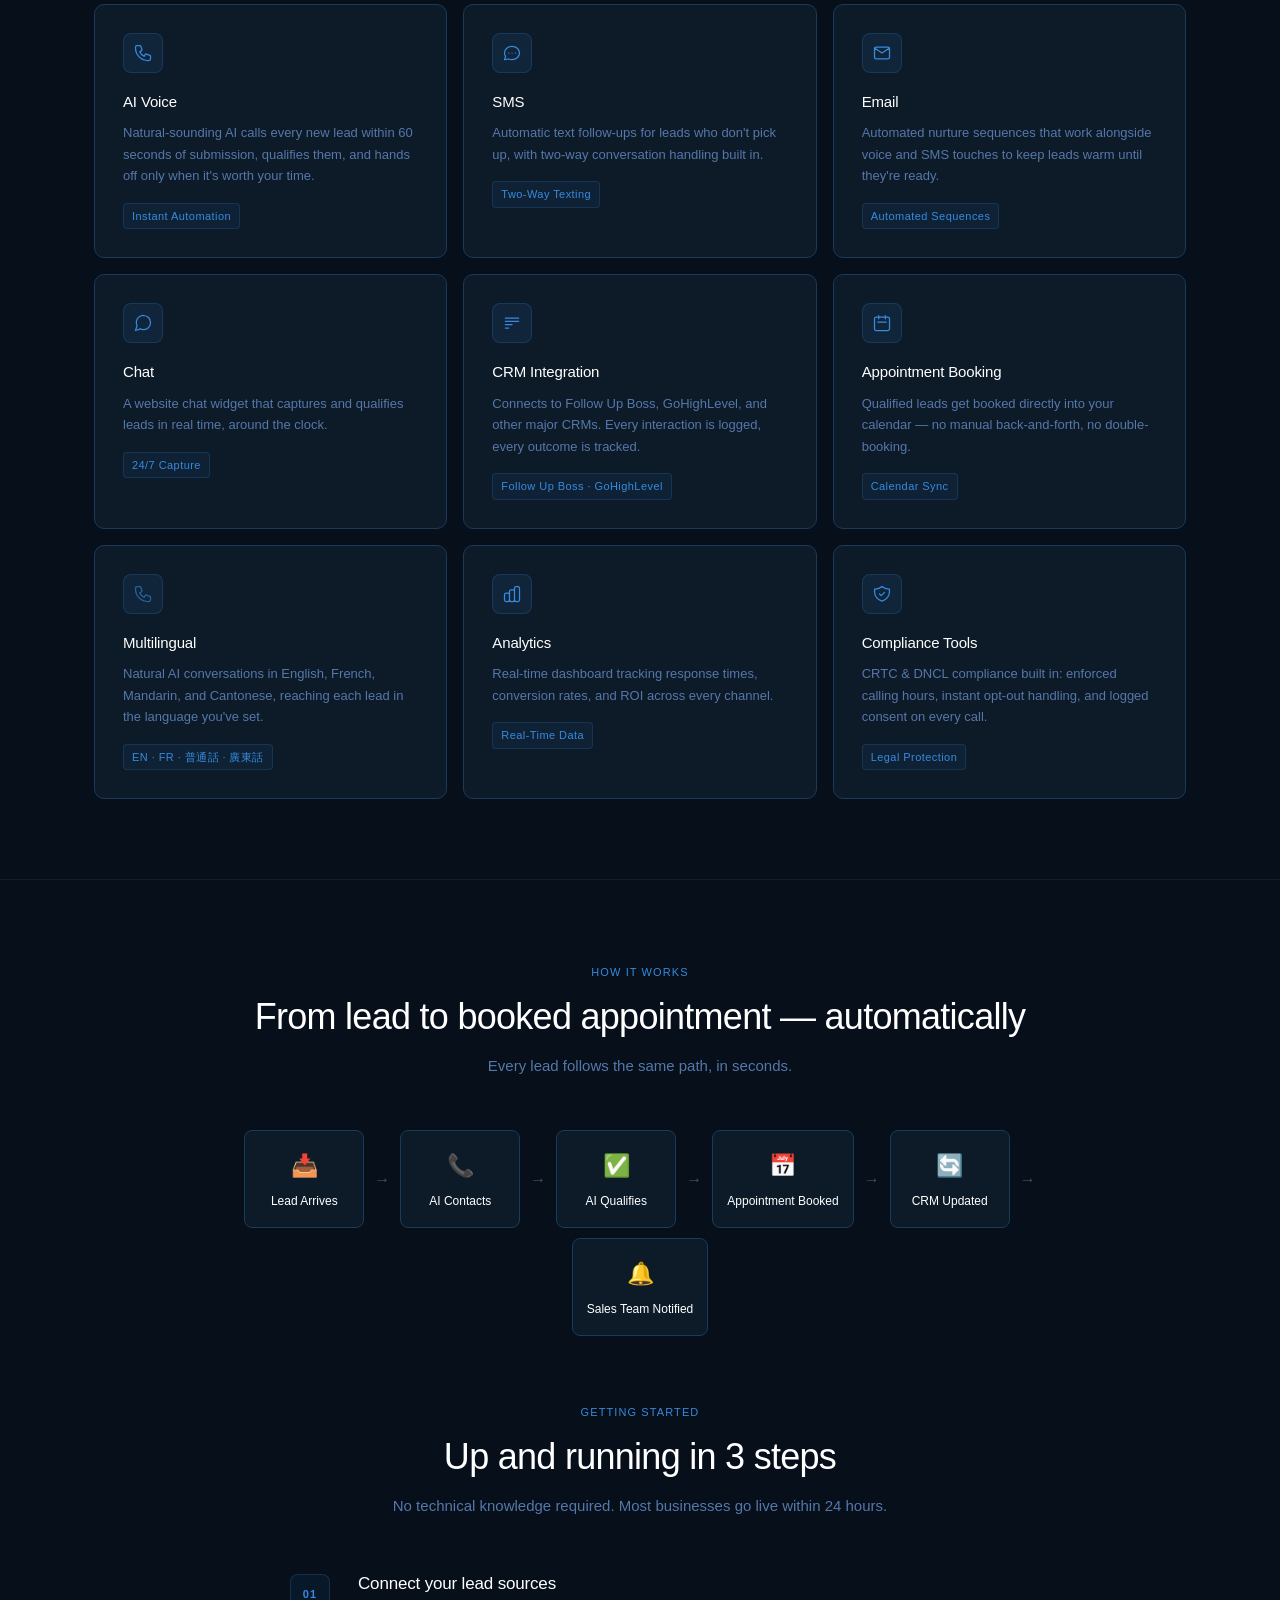
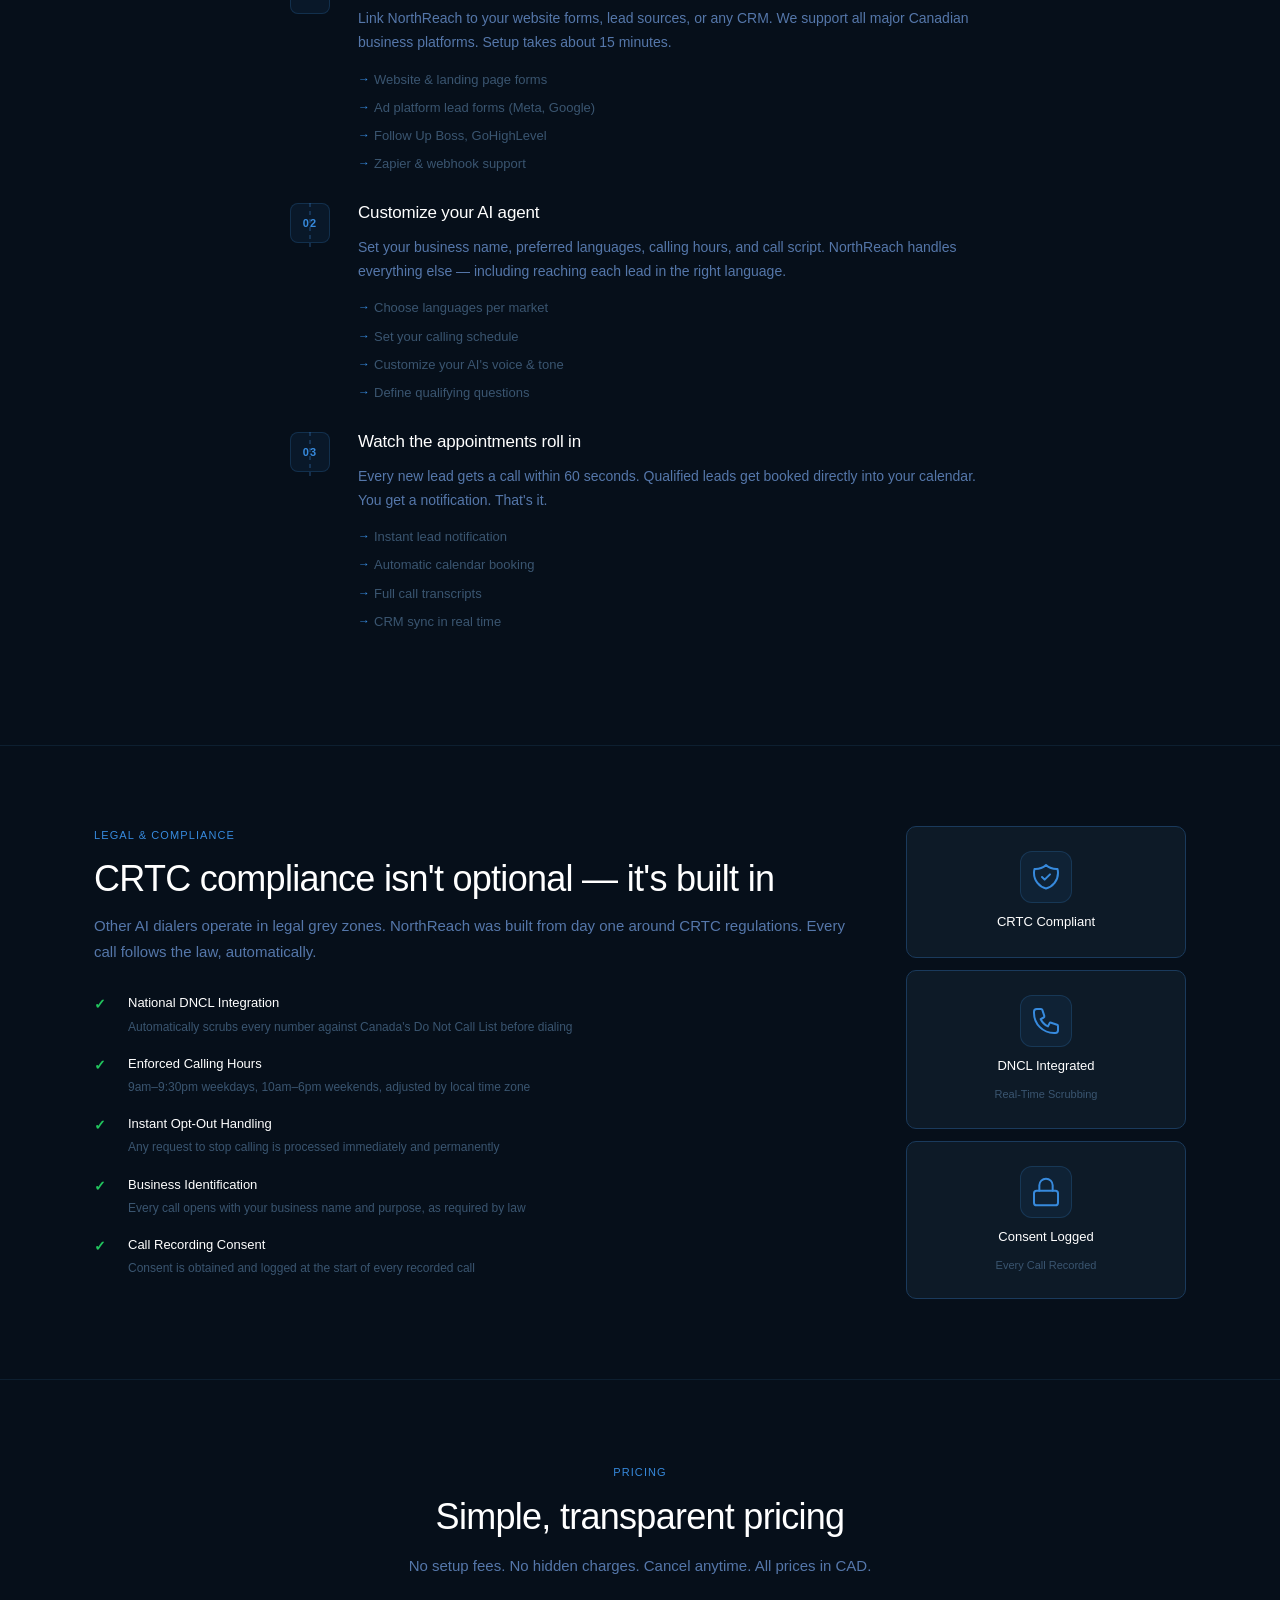
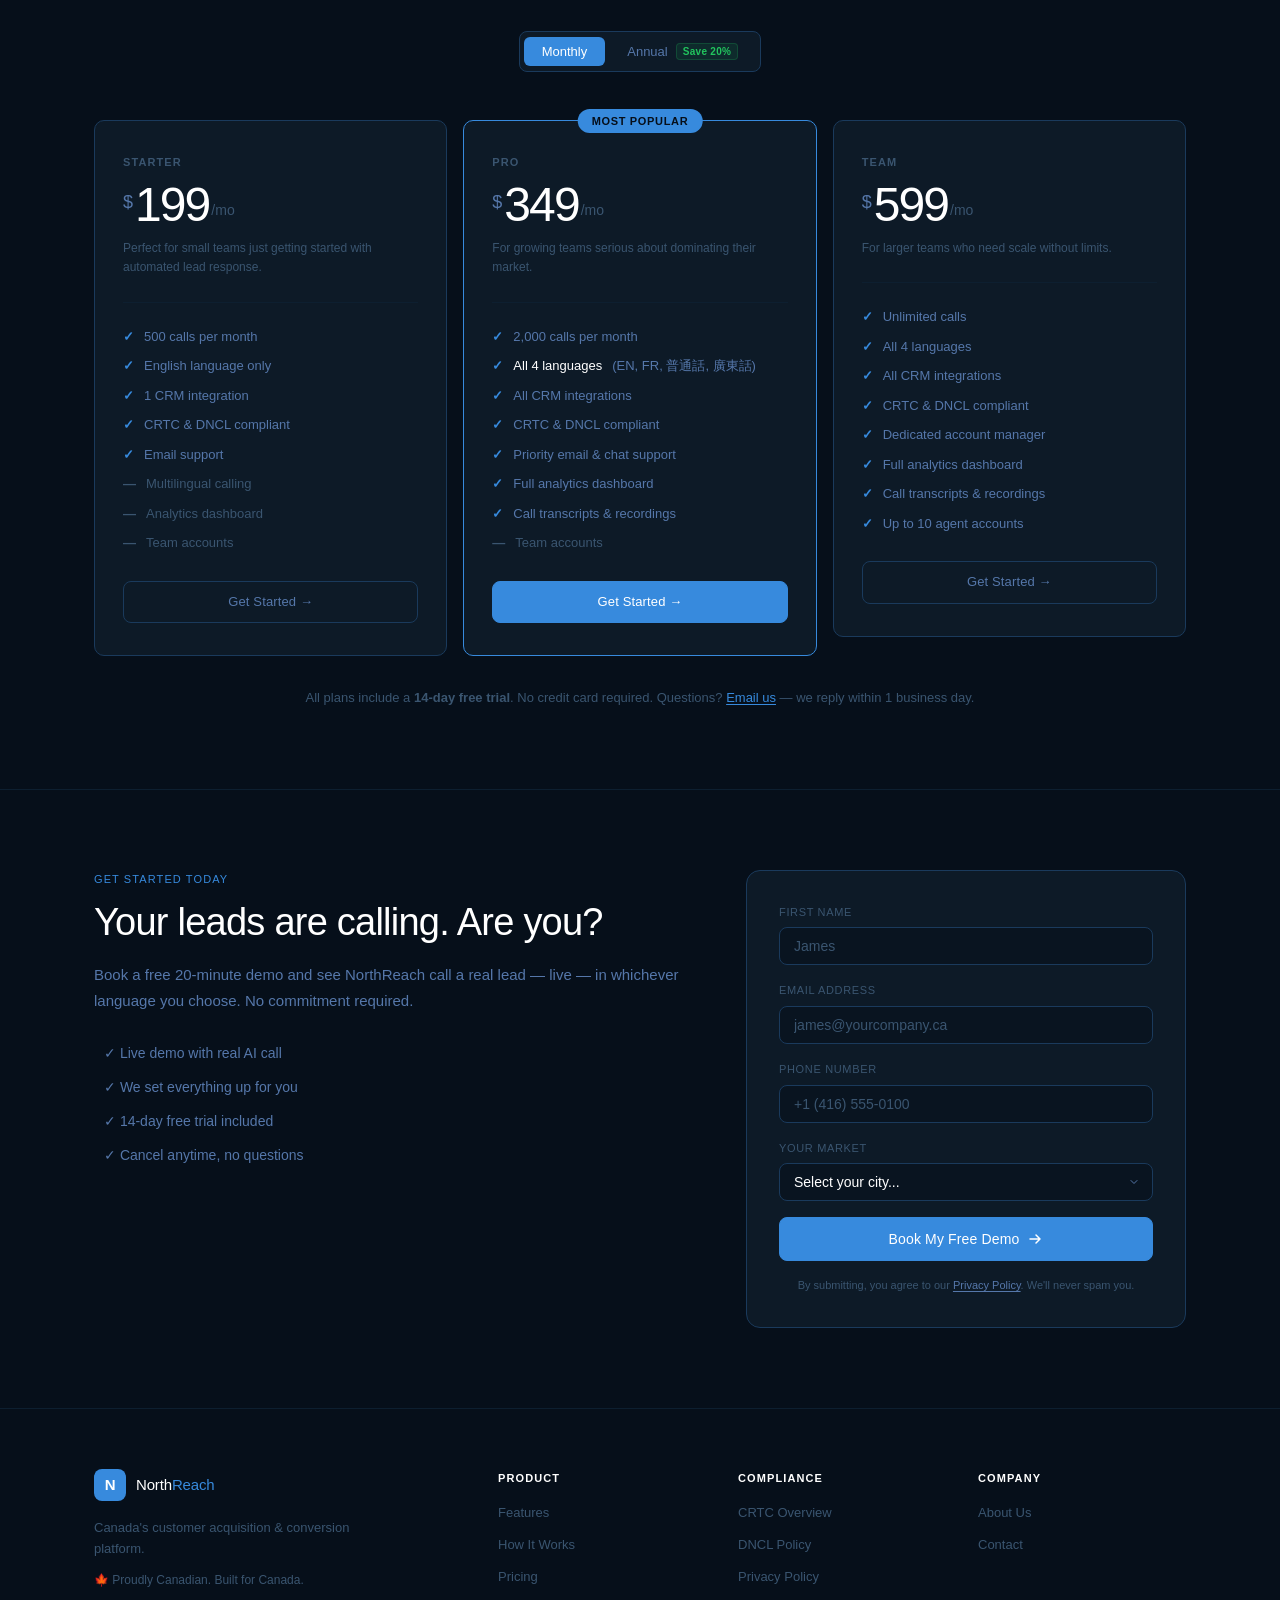
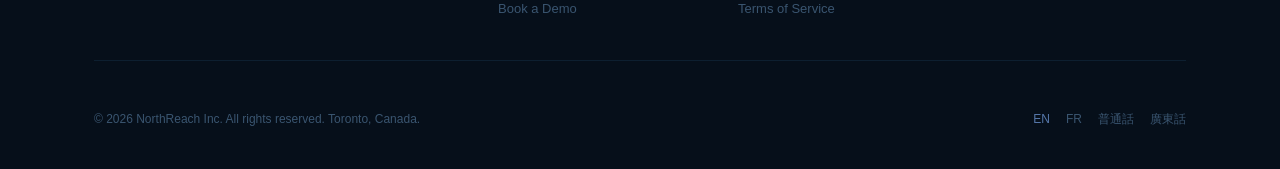
==== commit 33f19296: "Update text and statistics in index.html" ====
--- a/index.html
+++ b/index.html
@@ -130,7 +130,7 @@
           <div class="mockup__dot mockup__dot--red"></div>
           <div class="mockup__dot mockup__dot--yellow"></div>
           <div class="mockup__dot mockup__dot--green"></div>
-          <span class="mockup__title">NorthReach — Live Activity</span>
+          <span class="mockup__title">NorthReach — Dashboard Preview</span>
         </div>
         <div class="mockup__body">
           <div class="mockup__feed">
@@ -275,9 +275,9 @@
       <div class="stats__grid">
 
         <div class="stats__item">
-          <span class="stats__number">85<span class="stats__unit">%</span></span>
-          <span class="stats__label">Lead Pickup Rate</span>
-          <span class="stats__desc">Industry average is 27%</span>
+          <span class="stats__number">100<span class="stats__unit">%</span></span>
+          <span class="stats__label">Leads Contacted</span>
+          <span class="stats__desc">Every new lead gets a call, automatically</span>
         </div>
 
         <div class="stats__divider" aria-hidden="true"></div>
@@ -458,7 +458,7 @@
             <svg width="20" height="20" viewBox="0 0 24 24" fill="none" aria-hidden="true"><path d="M3 5a2 2 0 012-2h3.28a1 1 0 01.948.684l1.498 4.493a1 1 0 01-.502 1.21l-2.257 1.13a11.042 11.042 0 005.516 5.516l1.13-2.257a1 1 0 011.21-.502l4.493 1.498a1 1 0 01.684.949V19a2 2 0 01-2 2h-1C9.716 21 3 14.284 3 6V5z" stroke="#378ADD" stroke-width="1.5" stroke-linecap="round" stroke-linejoin="round" opacity="0.6"/></svg>
           </div>
           <h3 class="card__title">Multilingual</h3>
-          <p class="card__desc">Natural AI conversations in English, French, Mandarin, and Cantonese, with automatic language detection per lead.</p>
+          <p class="card__desc">Natural AI conversations in English, French, Mandarin, and Cantonese, reaching each lead in the language you've set.</p>
           <span class="card__tag">EN · FR · 普通話 · 廣東話</span>
         </div>
 
@@ -559,7 +559,7 @@
           <div class="step__number">02</div>
           <div class="step__body">
             <h3 class="step__title">Customize your AI agent</h3>
-            <p class="step__desc">Set your business name, preferred languages, calling hours, and call script. NorthReach handles everything else — including detecting the right language for each lead.</p>
+            <p class="step__desc">Set your business name, preferred languages, calling hours, and call script. NorthReach handles everything else — including reaching each lead in the right language.</p>
             <ul class="step__list">
               <li>Choose languages per market</li>
               <li>Set your calling schedule</li>
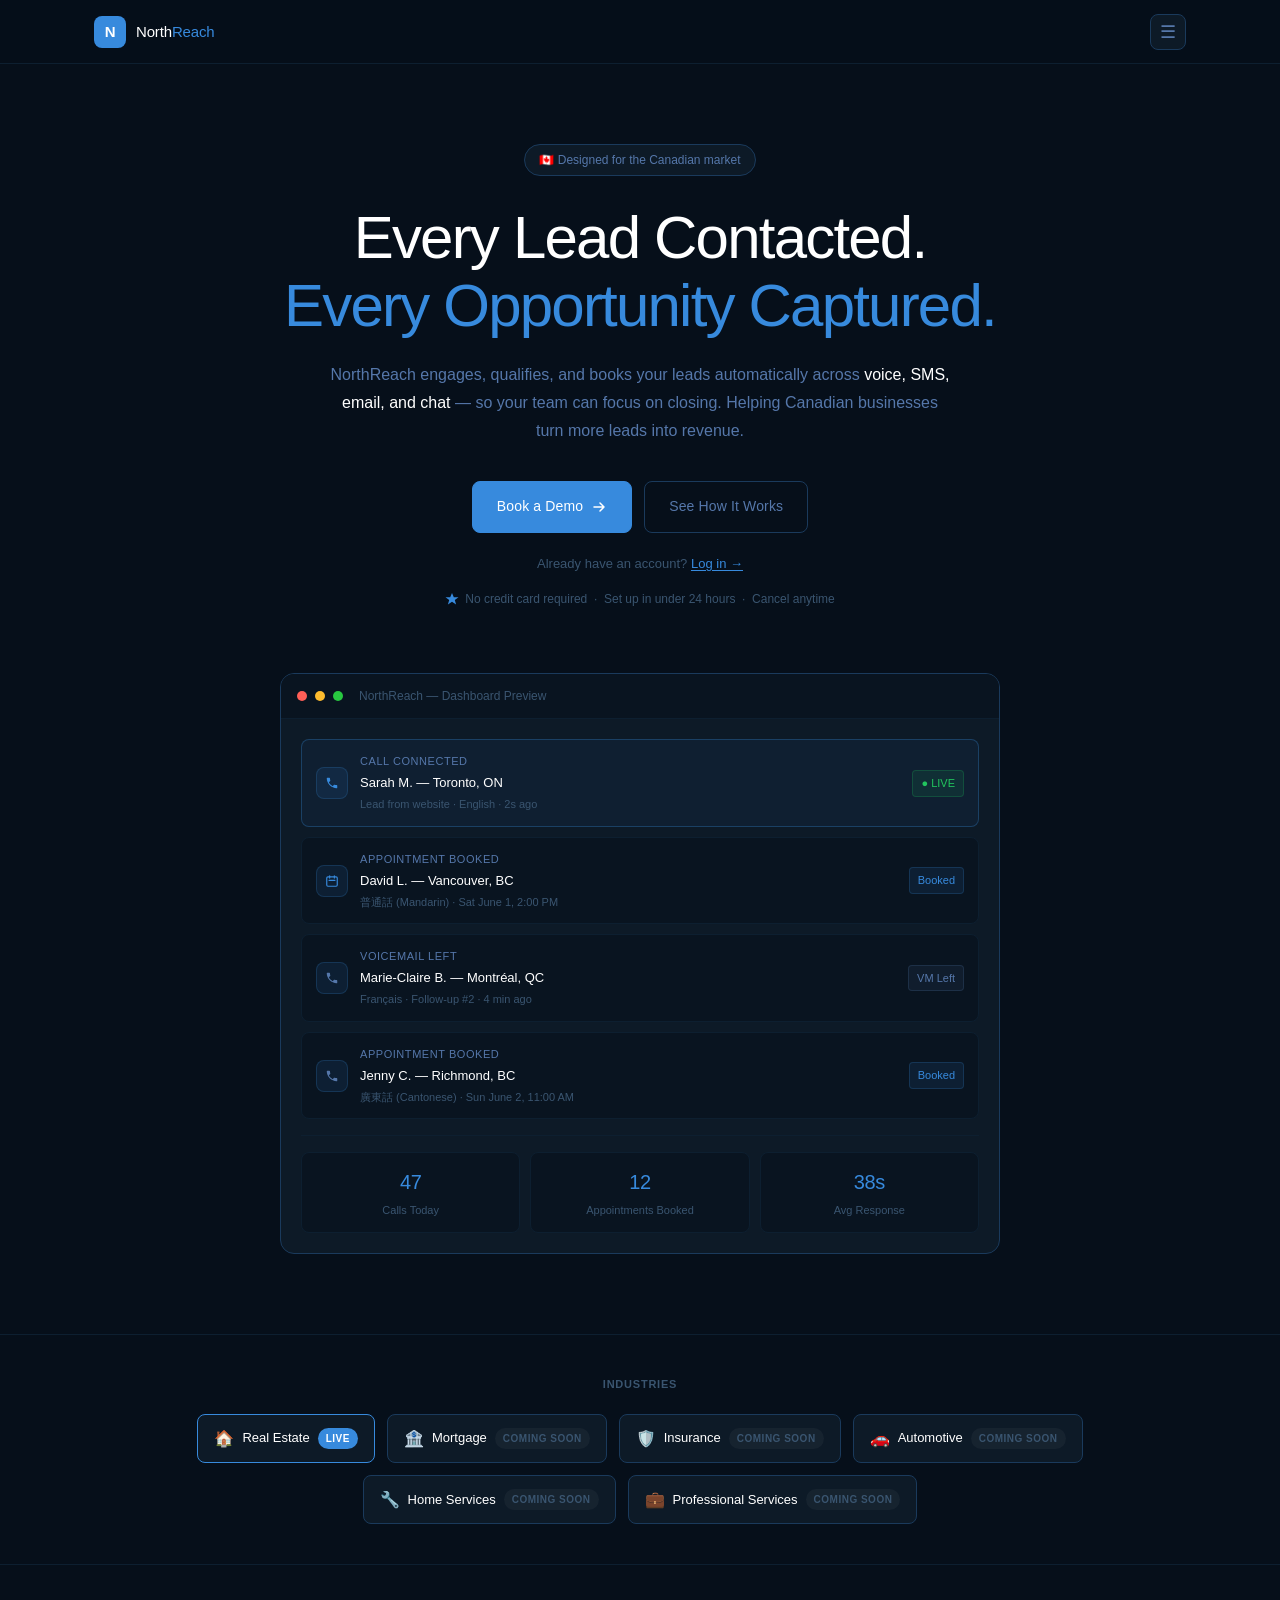
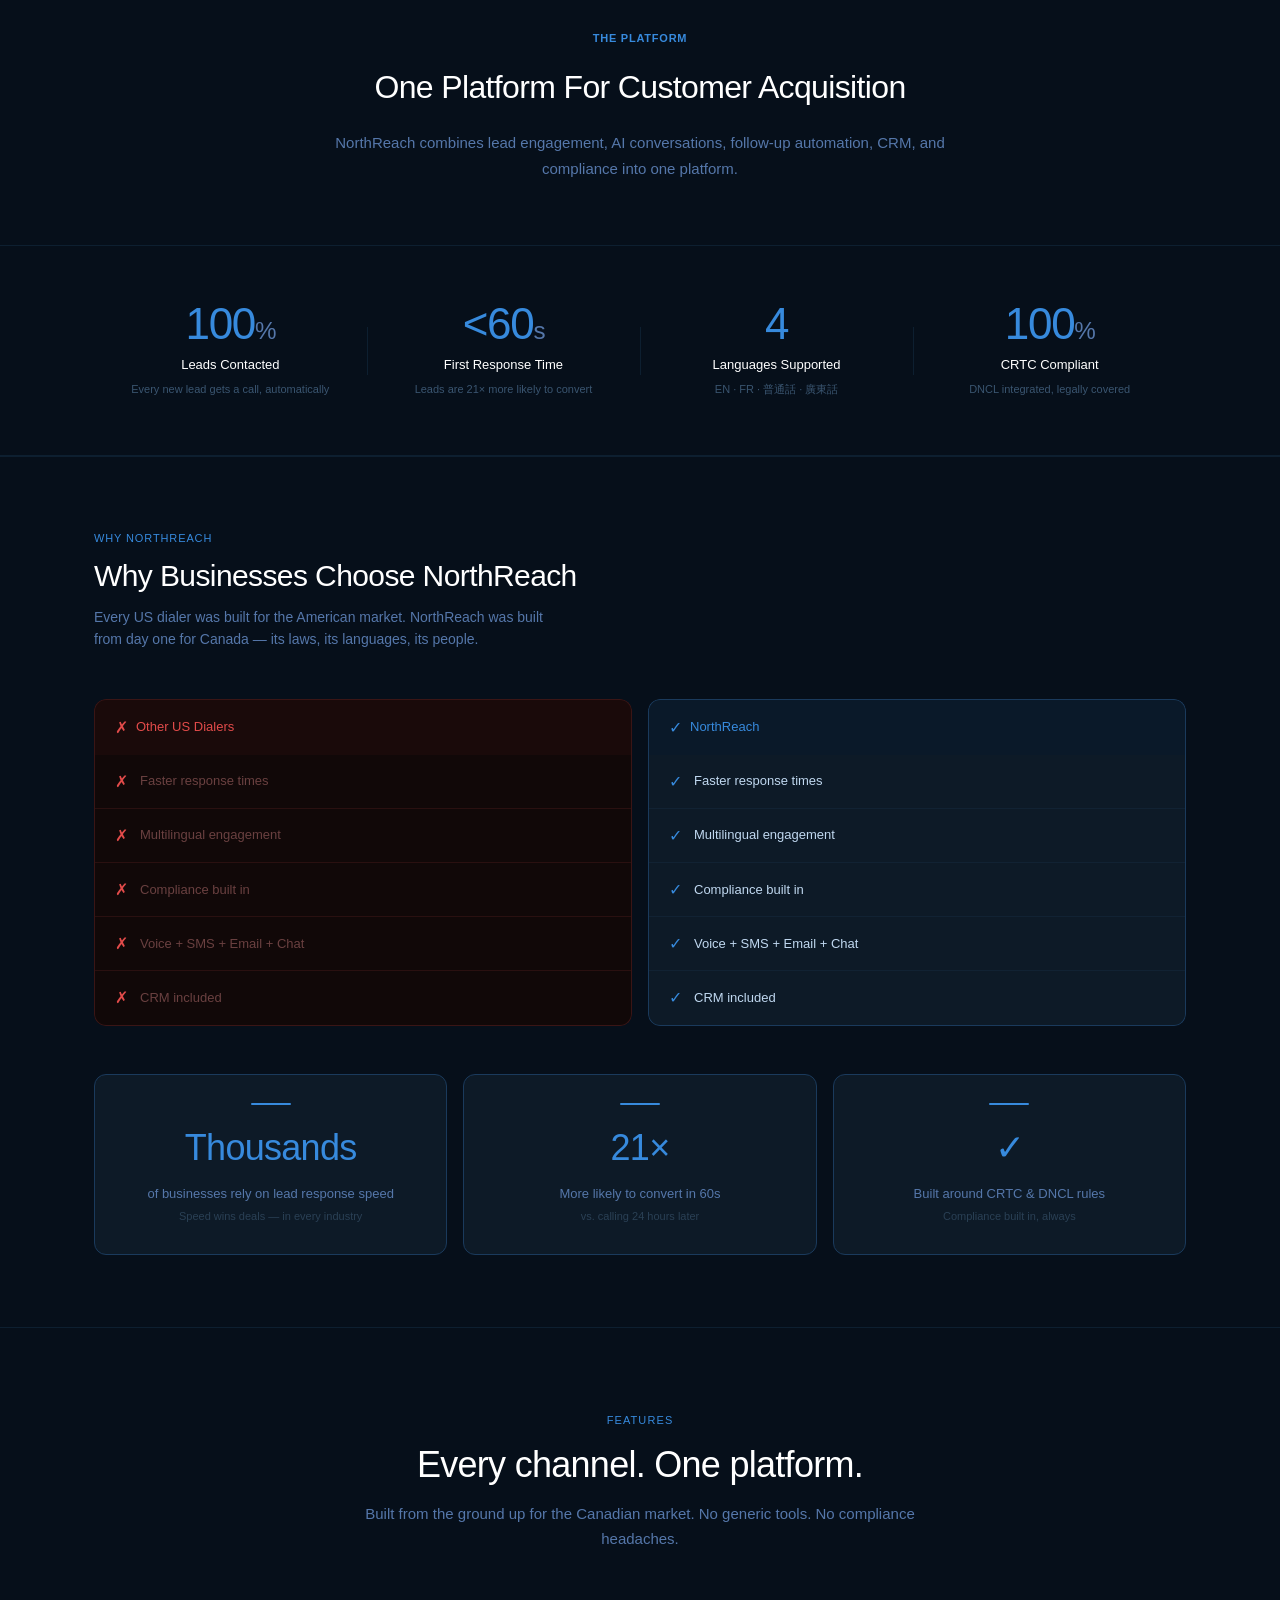
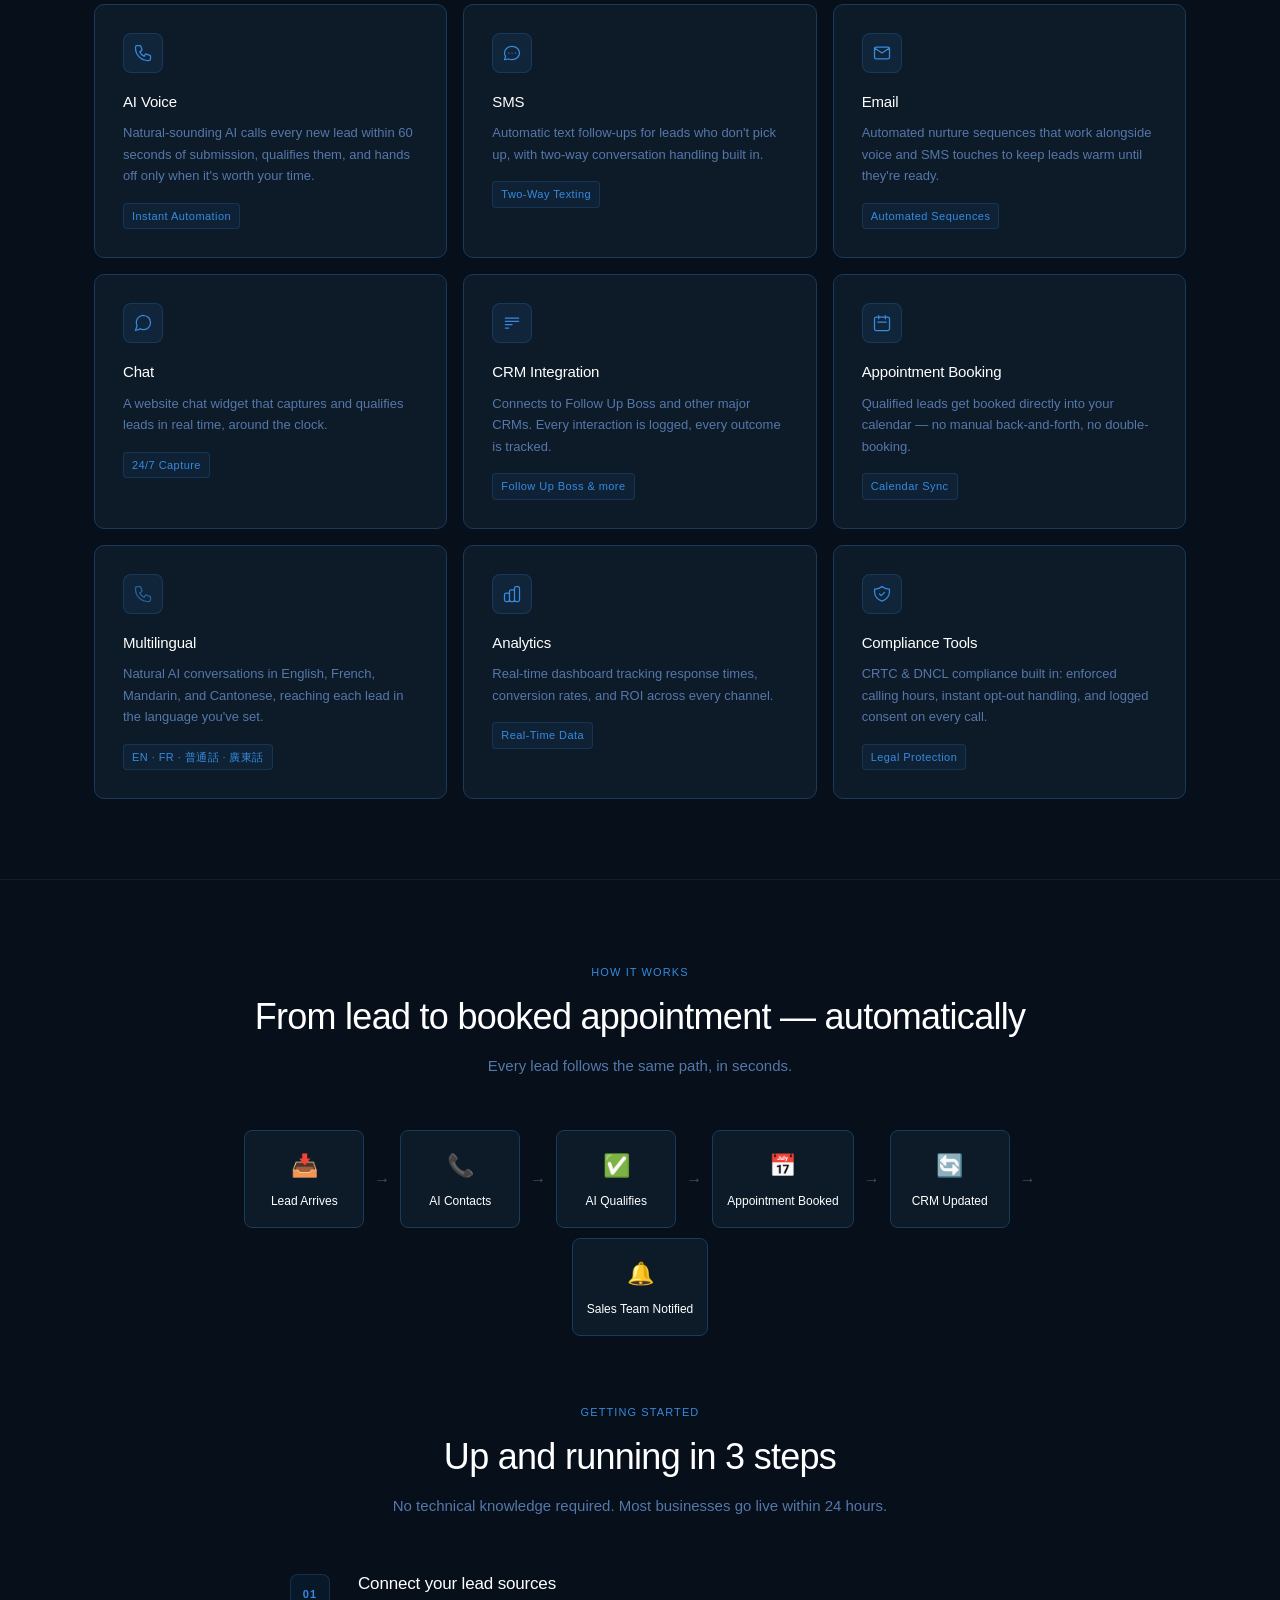
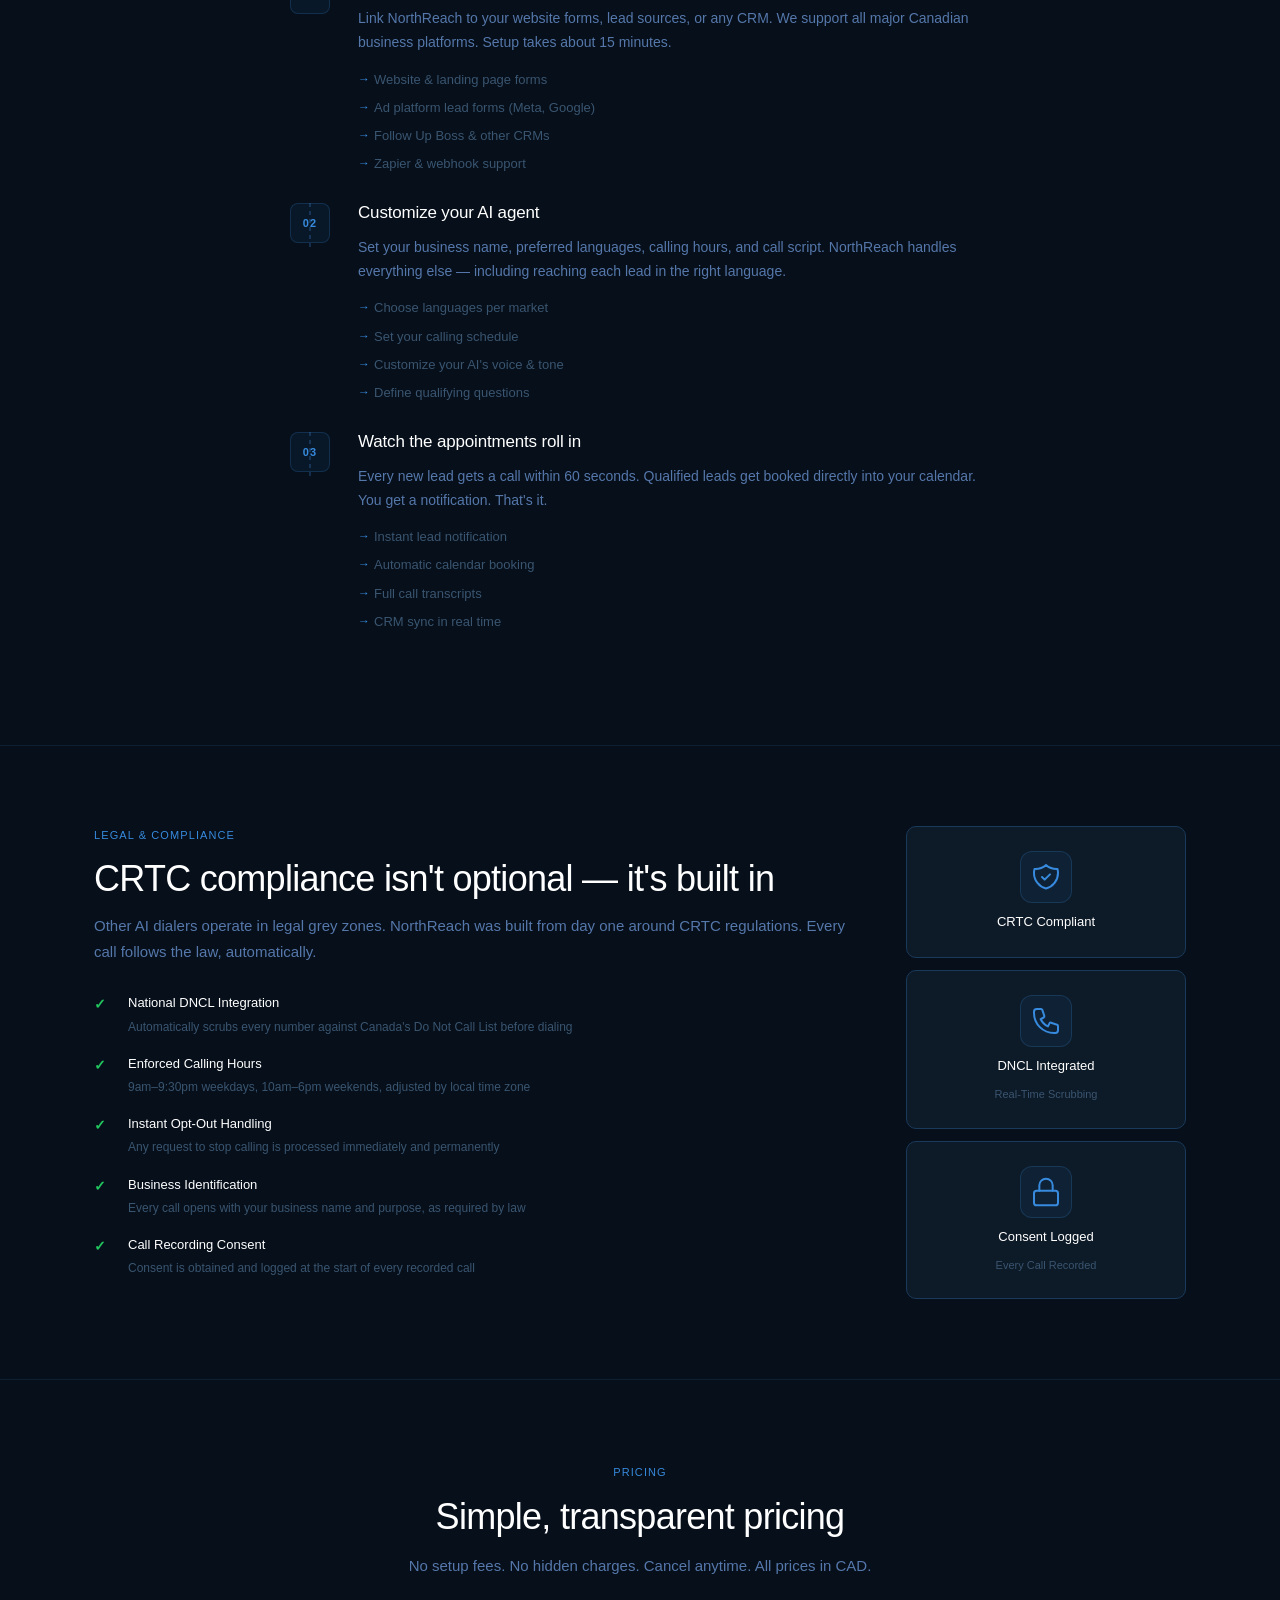
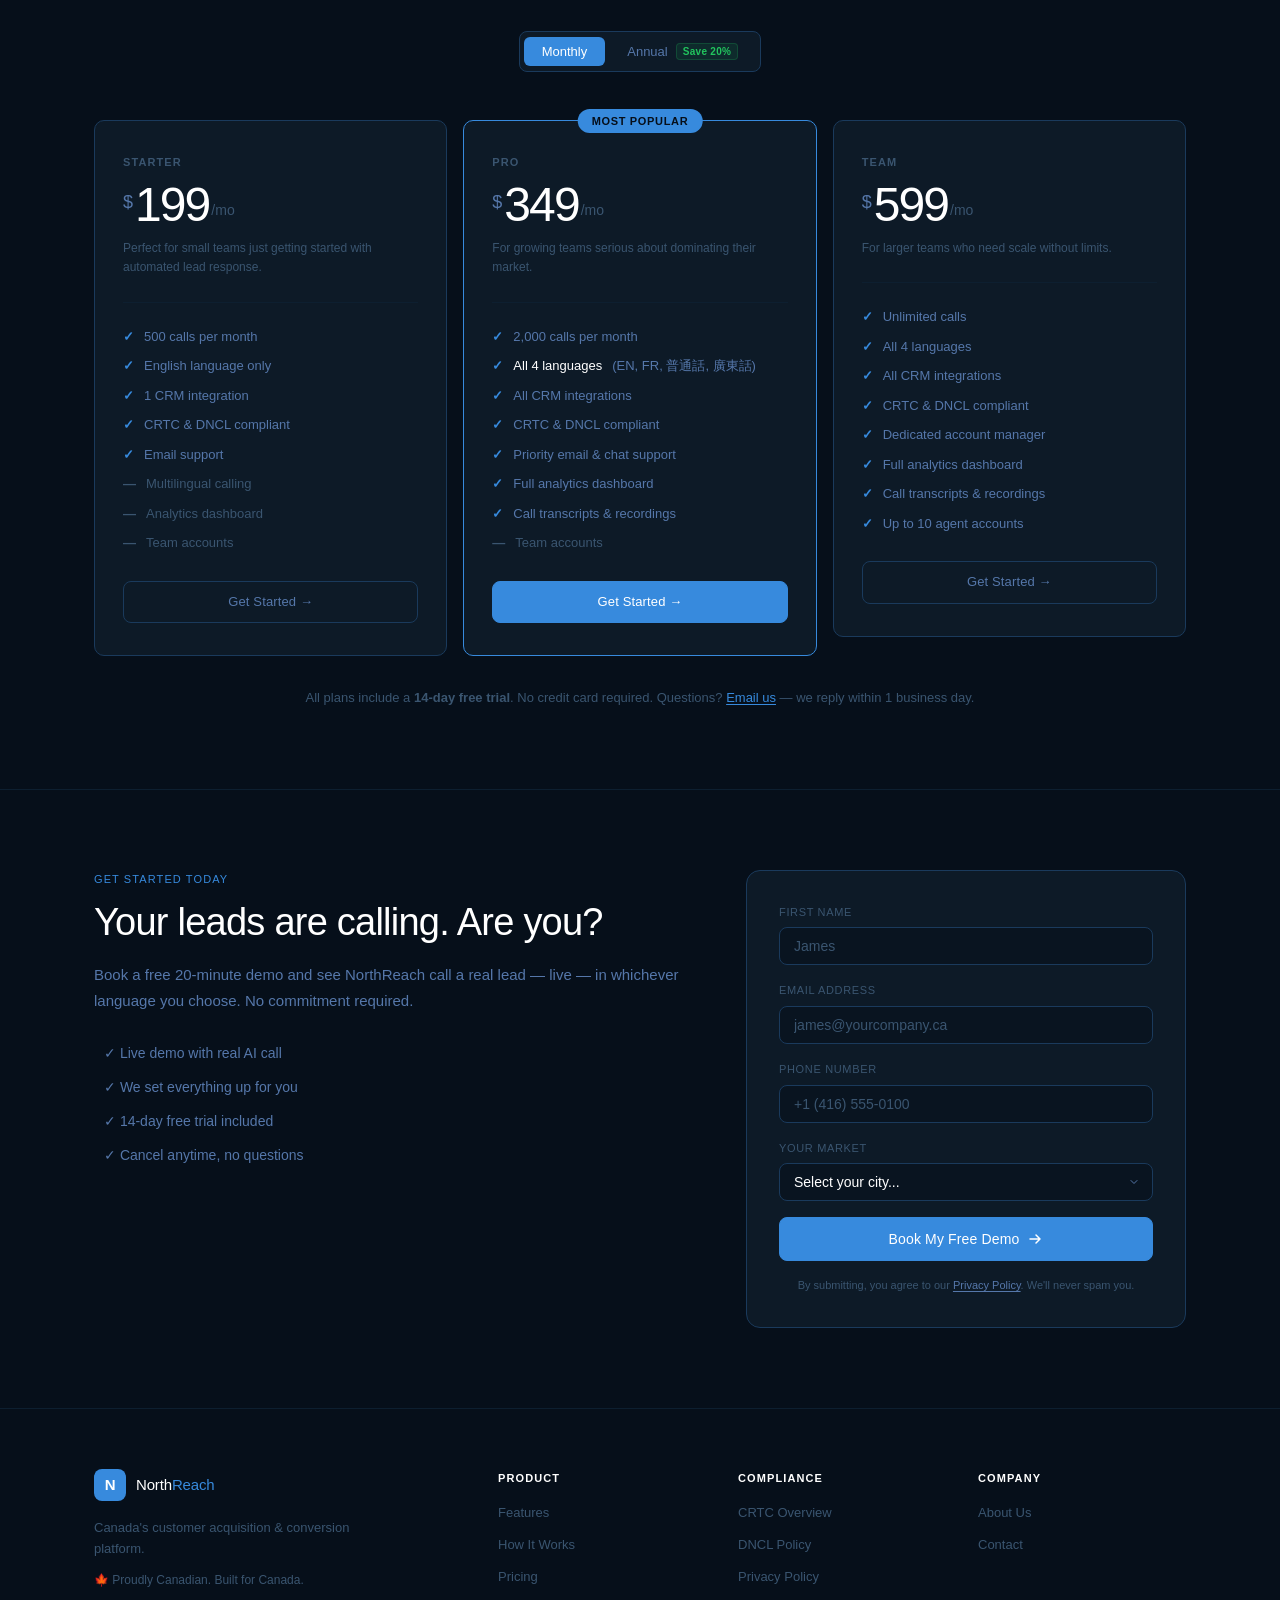
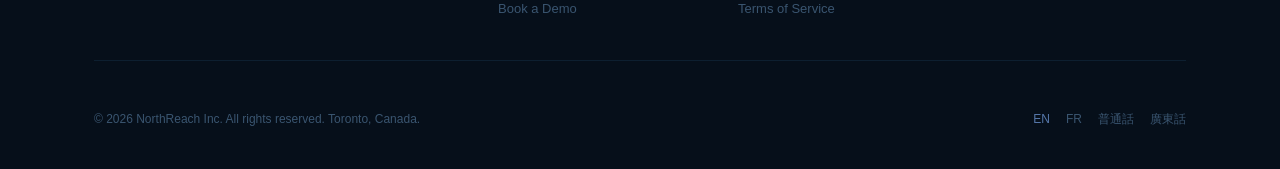
==== commit 1573f473: "Update navigation and content for demo booking" ====
--- a/index.html
+++ b/index.html
@@ -42,8 +42,8 @@
 
       <!-- Nav CTA -->
       <div class="nav__actions">
-        <a href="login.html"                class="btn btn--ghost btn--sm">Log In</a>
-        <a href="get-started.html?plan=pro" class="btn btn--primary btn--sm">Sign Up Free</a>
+        <a href="https://app.northreachhq.com"                class="btn btn--ghost btn--sm">Log In</a>
+        <a href="get-started.html?plan=pro" class="btn btn--primary btn--sm">Book a Free Demo</a>
       </div>
 
       <!-- Hamburger button — always visible -->
@@ -77,8 +77,8 @@
 
         <!-- Auth CTAs -->
         <div class="nav__panel-auth">
-          <a href="login.html"                class="btn btn--ghost btn--block nav__panel-link-btn">Log In</a>
-          <a href="get-started.html?plan=pro" class="btn btn--primary btn--block nav__panel-cta">Sign Up Free →</a>
+          <a href="https://app.northreachhq.com"                class="btn btn--ghost btn--block nav__panel-link-btn">Log In</a>
+          <a href="get-started.html?plan=pro" class="btn btn--primary btn--block nav__panel-cta">Book a Free Demo →</a>
         </div>
 
       </div>
@@ -116,7 +116,7 @@
       </div>
 
       <p class="hero__login-prompt">
-        Already have an account? <a href="login.html">Log in →</a>
+        Already have an account? <a href="https://app.northreachhq.com">Log in →</a>
       </p>
 
       <p class="hero__trust">
@@ -440,8 +440,8 @@
             <svg width="20" height="20" viewBox="0 0 24 24" fill="none" aria-hidden="true"><path d="M4 6h16M4 10h16M4 14h8m-8 4h4" stroke="#378ADD" stroke-width="1.5" stroke-linecap="round" stroke-linejoin="round"/></svg>
           </div>
           <h3 class="card__title">CRM Integration</h3>
-          <p class="card__desc">Connects to Follow Up Boss, GoHighLevel, and other major CRMs. Every interaction is logged, every outcome is tracked.</p>
-          <span class="card__tag">Follow Up Boss · GoHighLevel</span>
+          <p class="card__desc">Connects to Follow Up Boss and other major CRMs. Every interaction is logged, every outcome is tracked.</p>
+          <span class="card__tag">Follow Up Boss &amp; more</span>
         </div>
 
         <div class="card">
@@ -545,7 +545,7 @@
             <ul class="step__list">
               <li>Website &amp; landing page forms</li>
               <li>Ad platform lead forms (Meta, Google)</li>
-              <li>Follow Up Boss, GoHighLevel</li>
+              <li>Follow Up Boss &amp; other CRMs</li>
               <li>Zapier &amp; webhook support</li>
             </ul>
           </div>
